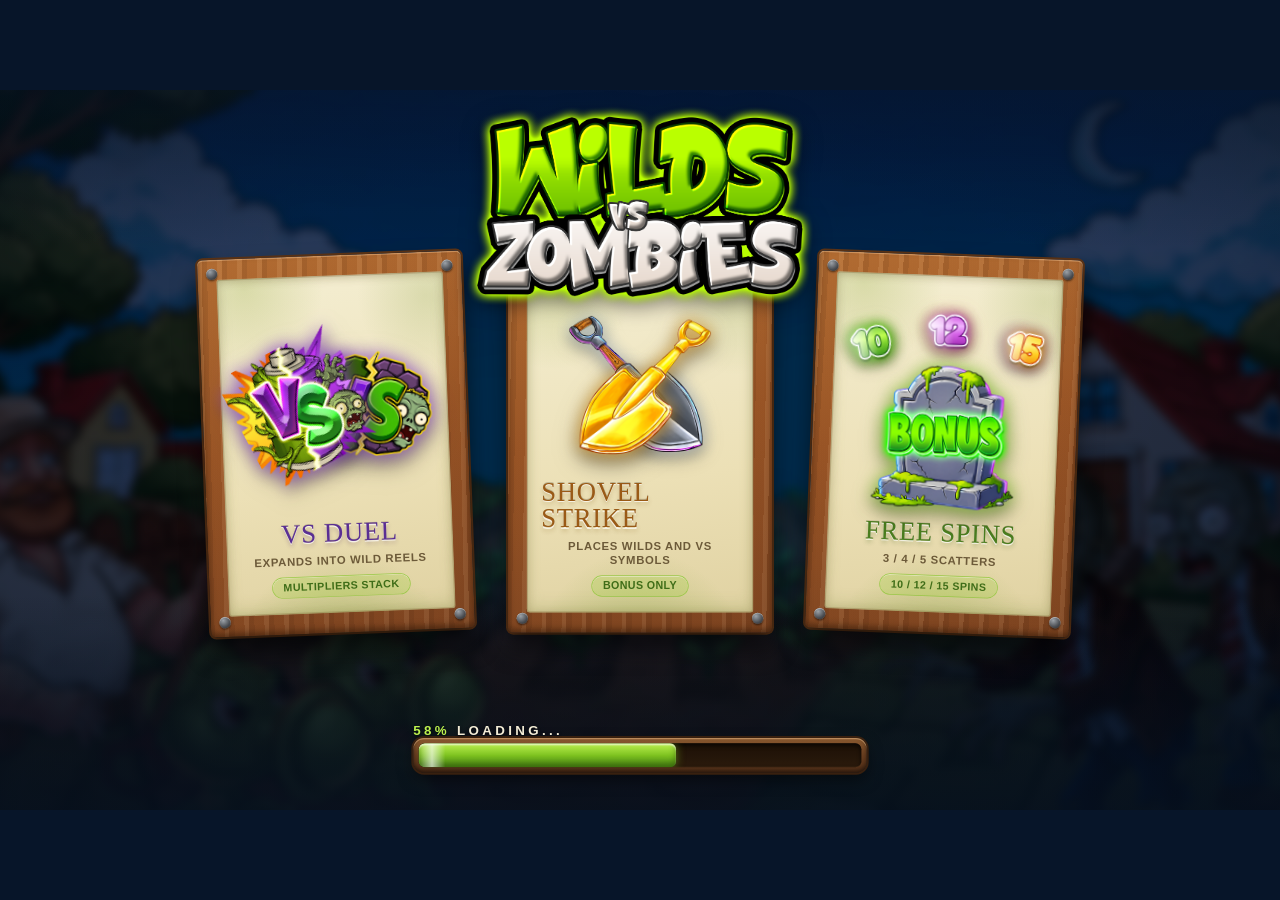
==== game/index.html @ d47b830e "preview: publish wilds-vs-zombies (417 files)" ====
<!doctype html>
<html lang="en">
  <head><script src="../preview-shim.js"></script>
    <meta charset="UTF-8" />
    <meta
      name="viewport"
      content="width=device-width, initial-scale=1.0, user-scalable=no"
    />
    <meta name="mobile-web-app-capable" content="yes" />
    <title>Wilds vs Zombies</title>
    <style>
      * {
        margin: 0;
        padding: 0;
        box-sizing: border-box;
      }
      html,
      body {
        width: 100%;
        height: 100%;
        overflow: hidden;
        background: #000;
        touch-action: manipulation;
      }
      #app {
        position: relative;
        width: 100%;
        height: 100%;
        touch-action: manipulation;
      }
      button,
      canvas {
        touch-action: manipulation;
      }
      #boot-error {
        display: none;
        position: fixed;
        z-index: 999999;
        inset: 12px;
        overflow: auto;
        padding: 14px;
        border: 1px solid #ff6b6b;
        background: rgba(20, 0, 0, 0.96);
        color: #fff;
        font: 14px/1.4 Consolas, monospace;
        white-space: pre-wrap;
      }
      #wvz-studio-loader {
        position: fixed;
        inset: 0;
        z-index: 999998;
        display: flex;
        align-items: center;
        justify-content: center;
        background: #000;
        opacity: 1;
        transition: opacity 260ms ease;
        pointer-events: all;
      }
      #wvz-studio-loader.done {
        opacity: 0;
        pointer-events: none;
      }
      #wvz-studio-logo {
        width: 100vw;
        height: 100vh;
        object-fit: contain;
      }
      #wvz-game-loader {
        position: fixed;
        inset: 0;
        z-index: 999990;
        overflow: hidden;
        background: #071529;
        color: #fff;
        font-family: Impact, "Arial Black", Arial, sans-serif;
        opacity: 1;
        transition: opacity 280ms ease;
        pointer-events: all;
      }
      #wvz-game-loader.done {
        opacity: 0;
        pointer-events: none;
      }
      #wvz-game-loader iframe {
        position: absolute;
        inset: 0;
        width: 100%;
        height: 100%;
        border: 0;
        background: #000;
        pointer-events: none;
      }
      #wvz-game-loader-stage {
        position: absolute;
        left: 50%;
        top: 50%;
        width: 1920px;
        height: 1080px;
        transform-origin: center center;
      }
      #wvz-game-loader .wvz-load-bg {
        position: absolute;
        inset: -3%;
        width: 106%;
        height: 106%;
        object-fit: cover;
        filter: blur(3px) saturate(1.08);
        transform: scale(1.02);
      }
      #wvz-game-loader .wvz-load-vignette {
        position: absolute;
        inset: 0;
        background:
          radial-gradient(90% 74% at 50% 42%, rgba(8, 25, 45, .08) 0%, rgba(5, 13, 26, .56) 76%, rgba(1, 5, 12, .88) 100%),
          linear-gradient(180deg, rgba(5, 15, 30, .44), rgba(5, 15, 30, .1) 24%, rgba(3, 9, 18, .74));
      }
      #wvz-game-loader .wvz-load-logo {
        position: absolute;
        top: min(3.1vw, 34px);
        left: 50%;
        width: min(42vw, 520px);
        transform: translateX(-50%);
        filter: drop-shadow(0 10px 18px rgba(0,0,0,.62));
        animation: wvzLoadLogo 5s ease-in-out infinite;
      }
      #wvz-game-loader .wvz-load-cards {
        position: absolute;
        left: 50%;
        top: 23%;
        display: flex;
        align-items: center;
        justify-content: center;
        gap: clamp(22px, 4.2vw, 60px);
        transform: translateX(-50%);
        width: min(88vw, 1240px);
      }
      #wvz-game-loader .wvz-load-card {
        position: relative;
        width: clamp(190px, 21vw, 330px);
        aspect-ratio: .7;
        border-radius: 9px;
        padding: clamp(17px, 1.6vw, 28px);
        background:
          repeating-linear-gradient(91deg, rgba(255,225,180,.09) 0 7px, rgba(60,30,10,.13) 7px 15px, rgba(120,70,30,.05) 15px 30px),
          linear-gradient(168deg, #b56e33 0%, #9a5526 46%, #7c4320 100%);
        box-shadow:
          0 20px 34px rgba(0,0,0,.55),
          0 0 0 3px #5d3416,
          inset 0 2px 0 rgba(255,210,160,.4),
          inset 0 -5px 9px rgba(40,20,5,.55);
      }
      #wvz-game-loader .wvz-load-card:nth-child(1) { transform: rotate(-2.2deg); }
      #wvz-game-loader .wvz-load-card:nth-child(2) { transform: translateY(-9px); }
      #wvz-game-loader .wvz-load-card:nth-child(3) { transform: rotate(2.2deg); }
      #wvz-game-loader .wvz-load-paper {
        position: relative;
        width: 100%;
        height: 100%;
        border-radius: 6px;
        display: flex;
        flex-direction: column;
        align-items: center;
        justify-content: flex-end;
        padding: 7% 7% 8%;
        overflow: hidden;
        background:
          radial-gradient(90% 70% at 50% 120%, rgba(110,150,40,.38), transparent 55%),
          radial-gradient(70% 50% at 12% 3%, rgba(140,165,55,.22), transparent 50%),
          linear-gradient(172deg, #f4eed2 0%, #ece0b6 60%, #e0d2a2 100%);
        box-shadow: inset 0 0 0 2px rgba(120,90,40,.28), inset 0 3px 14px rgba(90,70,30,.3), inset 0 -10px 22px rgba(120,140,60,.2);
      }
      #wvz-game-loader .wvz-load-art {
        flex: 1;
        width: 100%;
        min-height: 0;
        display: flex;
        align-items: center;
        justify-content: center;
        position: relative;
      }
      #wvz-game-loader .wvz-load-art img {
        max-width: 86%;
        max-height: 86%;
        object-fit: contain;
        filter: drop-shadow(0 10px 14px rgba(0,0,0,.45));
      }
      #wvz-game-loader .wvz-load-vs-one {
        position: absolute;
        width: 58%;
        transform: translateX(-20%) rotate(-18deg);
        animation: wvzLoadBob 4s ease-in-out infinite;
      }
      #wvz-game-loader .wvz-load-vs-two {
        position: absolute;
        width: 60%;
        transform: translateX(24%) rotate(6deg);
        animation: wvzLoadBob 4.4s ease-in-out infinite .4s;
      }
      #wvz-game-loader .wvz-load-shovel-a {
        position: absolute;
        width: 46%;
        transform: translateX(-18%) rotate(-12deg);
        animation: wvzLoadSwayA 3.8s ease-in-out infinite;
      }
      #wvz-game-loader .wvz-load-shovel-b {
        position: absolute;
        width: 48%;
        transform: translateX(18%) rotate(13deg);
        animation: wvzLoadSwayB 4.2s ease-in-out infinite;
      }
      #wvz-game-loader .wvz-load-card-title {
        margin-top: 4%;
        font-size: clamp(20px, 2.15vw, 39px);
        line-height: .95;
        letter-spacing: .6px;
        color: #7c4320;
        text-align: center;
        text-shadow: 0 2px 0 rgba(255,255,255,.65), 0 5px 8px rgba(60,25,5,.22);
      }
      #wvz-game-loader .wvz-load-card-sub {
        margin-top: .55em;
        font-family: "Arial Black", Arial, sans-serif;
        font-size: clamp(9px, .92vw, 16px);
        line-height: 1.2;
        letter-spacing: .7px;
        color: #6c5a39;
        text-align: center;
      }
      #wvz-game-loader .wvz-load-pill {
        margin-top: .75em;
        border-radius: 999px;
        padding: .36em .88em;
        background: rgba(142,209,30,.22);
        border: 1.5px solid rgba(123,193,31,.62);
        color: #3f6d18;
        font-family: "Arial Black", Arial, sans-serif;
        font-size: clamp(8px, .86vw, 15px);
        letter-spacing: .5px;
      }
      #wvz-game-loader .wvz-scatter-row {
        width: 90%;
        display: grid;
        grid-template-columns: repeat(3, 1fr);
        gap: 5%;
        align-items: center;
        justify-items: center;
      }
      #wvz-game-loader .wvz-scatter-row span {
        display: grid;
        place-items: center;
        width: 1.9em;
        height: 1.9em;
        border-radius: 50%;
        background: radial-gradient(circle at 35% 30%, #f7d984, #c68c31 72%);
        color: #6d4212;
        font-size: clamp(13px, 1.1vw, 18px);
        box-shadow: inset 0 1px 0 rgba(255,255,255,.7), 0 2px 4px rgba(0,0,0,.24);
      }
      #wvz-game-loader .wvz-spin-row {
        width: 90%;
        display: grid;
        grid-template-columns: repeat(3, 1fr);
        justify-items: center;
        margin-top: .5em;
      }
      #wvz-game-loader .wvz-spin-row strong {
        font-size: clamp(18px, 2vw, 34px);
        line-height: 1;
        text-shadow: 0 2px 0 #fff, 0 0 9px rgba(255,255,255,.65);
      }
      #wvz-game-loader .wvz-spin-row strong:nth-child(1) { color: #4fbf32; }
      #wvz-game-loader .wvz-spin-row strong:nth-child(2) { color: #b957ff; }
      #wvz-game-loader .wvz-spin-row strong:nth-child(3) { color: #ff9d2d; }
      #wvz-game-loader .wvz-load-progress {
        position: absolute;
        left: 50%;
        bottom: clamp(28px, 5.4vh, 64px);
        width: min(48vw, 620px);
        height: clamp(18px, 2.3vh, 28px);
        transform: translateX(-50%);
        border: 3px solid #fff;
        border-radius: 999px;
        background: rgba(0,0,0,.5);
        overflow: hidden;
        box-shadow: 0 5px 14px rgba(0,0,0,.45);
      }
      #wvz-game-loader .wvz-load-fill {
        width: 4%;
        height: 100%;
        border-radius: inherit;
        background: linear-gradient(90deg, #8ee833, #ffe461, #8ee833);
        transition: width 160ms ease;
      }
      #wvz-game-loader .wvz-load-text {
        position: absolute;
        left: 50%;
        bottom: calc(clamp(28px, 5.4vh, 64px) + clamp(27px, 3.8vh, 44px));
        transform: translateX(-50%);
        font-family: "Arial Black", Arial, sans-serif;
        font-size: clamp(13px, 1.25vw, 20px);
        letter-spacing: 1.4px;
        text-shadow: 0 2px 0 #000, 0 0 12px rgba(0,0,0,.8);
      }
      @keyframes wvzLoadLogo {
        0%, 100% { transform: translateX(-50%) scale(1) rotate(0deg); }
        50% { transform: translateX(-50%) scale(1.035) rotate(-.7deg); }
      }
      @keyframes wvzLoadBob {
        0%, 100% { margin-top: 0; }
        50% { margin-top: -9px; }
      }
      @keyframes wvzLoadSwayA {
        0%, 100% { transform: translateX(-18%) rotate(-12deg); }
        50% { transform: translateX(-18%) rotate(-17deg); }
      }
      @keyframes wvzLoadSwayB {
        0%, 100% { transform: translateX(18%) rotate(13deg); }
        50% { transform: translateX(18%) rotate(8deg); }
      }
      @media (max-width: 760px) {
        #wvz-game-loader .wvz-load-logo {
          width: 72vw;
          top: 16px;
        }
        #wvz-game-loader .wvz-load-cards {
          top: 19%;
          gap: 10px;
          width: 97vw;
        }
        #wvz-game-loader .wvz-load-card {
          width: 31vw;
          padding: 9px;
        }
        #wvz-game-loader .wvz-load-progress {
          width: 72vw;
        }
      }
    </style>
    <script>
      (function () {
        function showBootError(message) {
          var panel = document.getElementById("boot-error");
          if (!panel) return;
          panel.style.display = "block";
          panel.textContent += message + "\n\n";
        }

        window.addEventListener("error", function (event) {
          showBootError(
            "ERROR: " +
              (event.message || "Unknown error") +
              "\n" +
              (event.filename || "") +
              ":" +
              (event.lineno || 0) +
              ":" +
              (event.colno || 0)
          );
        });

        window.addEventListener("unhandledrejection", function (event) {
          var reason = event.reason;
          showBootError(
            "PROMISE: " +
              (reason && (reason.stack || reason.message)
                ? reason.stack || reason.message
                : String(reason))
          );
        });
      })();
    </script>
    <script type="module" crossorigin src="./assets/index-WVZFight54.js"></script>
    <link rel="modulepreload" crossorigin href="./assets/rolldown-runtime-S-ySWqyJ.js">
    <link rel="modulepreload" crossorigin href="./assets/Geometry-BePbx_us.js">
    <link rel="stylesheet" crossorigin href="./assets/index-CeK7GsIl.css?v=cleanup2">
  </head>
  <body>
    <div id="wvz-studio-loader" aria-hidden="true">
      <img id="wvz-studio-logo" alt="" src="./assets/ui/studio_loading/exact_frames_v2/studio_logo_frame_000.png">
    </div>
    <div id="wvz-game-loader" aria-hidden="true">
      <div id="wvz-game-loader-stage"></div>
    </div>
    <template id="wvz-game-loader-template">
<style>
@keyframes wvz-loadfill { 0%{width:4%} 100%{width:100%} }
@keyframes wvz-shimmer { 0%{transform:translateX(-160%) skewX(-18deg)} 100%{transform:translateX(620%) skewX(-18deg)} }
@keyframes wvz-bob { 0%,100%{transform:translateY(0)} 50%{transform:translateY(-9px)} }
@keyframes wvz-goldsway { 0%,100%{transform:rotate(-6deg)} 50%{transform:rotate(-11deg)} }
@keyframes wvz-silversway { 0%,100%{transform:rotate(-6deg)} 50%{transform:rotate(-1deg)} }
@keyframes wvz-spx { from{background-position-x:0} to{background-position-x:-840px} }
@keyframes wvz-spy { from{background-position-y:0} to{background-position-y:-756px} }
@keyframes wvz-dots { 0%{opacity:.2} 50%{opacity:1} 100%{opacity:.2} }
@keyframes wvz-blink { 0%,100%{opacity:1} 50%{opacity:.12} }
@keyframes wvz-logo { 0%,100%{transform:translateX(-50%) scale(1) rotate(0deg)} 50%{transform:translateX(-50%) scale(1.035) rotate(-.7deg)} }
@keyframes wvz-presspop { 0%{opacity:0;transform:translateY(14px) scale(.92)} 100%{opacity:1;transform:translateY(0) scale(1)} }
@keyframes wvz-shine { 0%{transform:translateX(-130%) skewX(-12deg)} 55%{transform:translateX(130%) skewX(-12deg)} 100%{transform:translateX(130%) skewX(-12deg)} }
</style>
<div data-screen-label="Loading Screen"  style="position:relative;width:1920px;height:1080px;overflow:hidden;background:#0d2238;font-family:'Oswald',sans-serif;cursor:pointer;">

  <img src="./assets/ui/loading_exact/assets/bg.png" alt="" style="position:absolute;top:-24px;left:-24px;right:-24px;bottom:-24px;width:calc(100% + 48px);height:calc(100% + 48px);object-fit:cover;filter:blur(7px) brightness(0.5) saturate(1.18);transform:scale(1.04);">
  <div style="position:absolute;inset:0;background:radial-gradient(120% 90% at 50% 38%, rgba(10,30,55,0) 30%, rgba(6,18,34,.55) 78%, rgba(4,12,24,.82) 100%);"></div>
  <div style="position:absolute;inset:0;background:linear-gradient(180deg, rgba(8,22,40,.45) 0%, rgba(8,22,40,0) 22%, rgba(8,22,40,0) 70%, rgba(6,16,30,.7) 100%);"></div>

  <!-- LOGO -->
  <img src="./assets/ui/loading_exact/assets/logo.png" alt="Wilds vs Zombies" style="position:absolute;top:24px;left:50%;transform:translateX(-50%);width:520px;height:auto;filter:drop-shadow(0 8px 16px rgba(0,0,0,.55));z-index:5;animation:wvz-logo 5s ease-in-out infinite;transform-origin:center top;">

  <!-- CARDS -->
  <div style="position:absolute;top:248px;left:50%;transform:translateX(-50%);display:flex;gap:60px;align-items:center;z-index:4;">

    <!-- CARD 1 : VS DUEL -->
    <div style="position:relative;width:396px;height:566px;transform:rotate(-2.2deg);">
      <div style="position:absolute;inset:0;border-radius:8px;background:repeating-linear-gradient(91deg,rgba(255,225,180,.09) 0 7px,rgba(60,30,10,.13) 7px 15px,rgba(120,70,30,.05) 15px 30px),linear-gradient(168deg,#b56e33 0%,#9a5526 46%,#7c4320 100%);box-shadow:0 22px 36px rgba(0,0,0,.55),0 0 0 3px #5d3416,inset 0 2px 0 rgba(255,210,160,.4),inset 0 -5px 9px rgba(40,20,5,.55);"></div>
      <div style="position:absolute;inset:30px 28px;border-radius:5px;background:radial-gradient(90% 70% at 50% 120%,rgba(110,150,40,.42),transparent 55%),radial-gradient(70% 50% at 12% 3%,rgba(140,165,55,.26),transparent 50%),radial-gradient(60% 45% at 92% 7%,rgba(120,150,50,.2),transparent 50%),linear-gradient(172deg,#f4eed2 0%,#ece0b6 60%,#e0d2a2 100%);box-shadow:inset 0 0 0 2px rgba(120,90,40,.28),inset 0 3px 14px rgba(90,70,30,.3),inset 0 -10px 22px rgba(120,140,60,.2);"></div>
      <div style="position:absolute;inset:30px 28px;display:flex;flex-direction:column;align-items:center;justify-content:flex-end;padding:26px 22px 24px;">
        <div style="flex:1;display:flex;align-items:center;justify-content:center;width:100%;position:relative;">
          <div style="position:absolute;left:50%;top:50%;transform:translate(-50%,-50%) translateX(-52px) rotate(-26deg);z-index:2;">
            <img src="./assets/ui/loading_exact/assets/vs_alt.png" alt="VS" style="display:block;width:188px;height:auto;animation:wvz-bob 4s ease-in-out infinite;filter:drop-shadow(0 0 13px rgba(168,92,235,.85)) drop-shadow(0 10px 13px rgba(0,0,0,.5));">
          </div>
          <div style="position:absolute;left:50%;top:50%;transform:translate(-50%,-50%) translateX(52px) rotate(6deg);z-index:1;">
            <img src="./assets/ui/loading_exact/assets/vs.png" alt="VS" style="display:block;width:196px;height:auto;animation:wvz-bob 4.5s ease-in-out infinite;animation-delay:.5s;filter:drop-shadow(0 0 13px rgba(168,92,235,.8)) drop-shadow(0 12px 15px rgba(0,0,0,.5));">
          </div>
        </div>
        <div style="font-family:'Luckiest Guy',cursive;font-size:40px;line-height:1;letter-spacing:1px;color:#5a2e93;text-shadow:0 2px 0 rgba(255,255,255,.7),0 -1px 0 rgba(0,0,0,.18),0 5px 7px rgba(60,20,90,.28);margin-bottom:11px;">VS DUEL</div>
        <div style="font-family:'Oswald',sans-serif;font-weight:600;font-size:17px;letter-spacing:1px;color:#6c5a39;text-transform:uppercase;text-align:center;line-height:1.25;margin-bottom:12px;">Expands into wild reels</div>
        <div style="font-family:'Oswald',sans-serif;font-weight:700;font-size:16px;letter-spacing:.6px;text-transform:uppercase;color:#3f6d18;background:rgba(142,209,30,.2);border:1.5px solid rgba(123,193,31,.6);border-radius:999px;padding:6px 16px;box-shadow:inset 0 1px 0 rgba(255,255,255,.5);">Multipliers stack</div>
      </div>
      <div style="position:absolute;top:13px;left:13px;width:17px;height:17px;border-radius:50%;background:radial-gradient(circle at 35% 30%,#9ca2a8,#4a4d52 60%,#26282b);box-shadow:0 2px 3px rgba(0,0,0,.5),inset 0 1px 1px rgba(255,255,255,.55);"></div>
      <div style="position:absolute;top:13px;right:13px;width:17px;height:17px;border-radius:50%;background:radial-gradient(circle at 35% 30%,#9ca2a8,#4a4d52 60%,#26282b);box-shadow:0 2px 3px rgba(0,0,0,.5),inset 0 1px 1px rgba(255,255,255,.55);"></div>
      <div style="position:absolute;bottom:13px;left:13px;width:17px;height:17px;border-radius:50%;background:radial-gradient(circle at 35% 30%,#9ca2a8,#4a4d52 60%,#26282b);box-shadow:0 2px 3px rgba(0,0,0,.5),inset 0 1px 1px rgba(255,255,255,.55);"></div>
      <div style="position:absolute;bottom:13px;right:13px;width:17px;height:17px;border-radius:50%;background:radial-gradient(circle at 35% 30%,#9ca2a8,#4a4d52 60%,#26282b);box-shadow:0 2px 3px rgba(0,0,0,.5),inset 0 1px 1px rgba(255,255,255,.55);"></div>
    </div>

    <!-- CARD 2 : SHOVEL RUSH -->
    <div style="position:relative;width:396px;height:566px;transform:rotate(0deg);">
      <div style="position:absolute;inset:0;border-radius:8px;background:repeating-linear-gradient(91deg,rgba(255,225,180,.09) 0 7px,rgba(60,30,10,.13) 7px 15px,rgba(120,70,30,.05) 15px 30px),linear-gradient(168deg,#b56e33 0%,#9a5526 46%,#7c4320 100%);box-shadow:0 22px 36px rgba(0,0,0,.55),0 0 0 3px #5d3416,inset 0 2px 0 rgba(255,210,160,.4),inset 0 -5px 9px rgba(40,20,5,.55);"></div>
      <div style="position:absolute;inset:30px 28px;border-radius:5px;background:radial-gradient(90% 70% at 50% 120%,rgba(110,150,40,.42),transparent 55%),radial-gradient(70% 50% at 12% 3%,rgba(140,165,55,.26),transparent 50%),radial-gradient(60% 45% at 92% 7%,rgba(120,150,50,.2),transparent 50%),linear-gradient(172deg,#f4eed2 0%,#ece0b6 60%,#e0d2a2 100%);box-shadow:inset 0 0 0 2px rgba(120,90,40,.28),inset 0 3px 14px rgba(90,70,30,.3),inset 0 -10px 22px rgba(120,140,60,.2);"></div>
      <div style="position:absolute;inset:30px 28px;display:flex;flex-direction:column;align-items:center;justify-content:flex-end;padding:26px 22px 24px;">
        <div style="flex:1;display:flex;align-items:center;justify-content:center;width:100%;position:relative;">
          <div style="position:absolute;left:50%;top:50%;transform:translate(-50%,-50%) translateX(-6px) translateY(-2px) scaleX(-1);z-index:1;">
            <img src="./assets/ui/loading_exact/assets/silver_shovel.png" alt="" style="display:block;width:200px;height:auto;transform-origin:center;animation:wvz-silversway 4.6s ease-in-out infinite;filter:drop-shadow(0 0 11px rgba(205,222,235,.72)) drop-shadow(0 8px 10px rgba(0,0,0,.4));">
          </div>
          <div style="position:absolute;left:50%;top:50%;transform:translate(-50%,-50%) translateX(6px) translateY(2px);z-index:2;">
            <img src="./assets/ui/loading_exact/assets/gold_shovel.png" alt="Gold Shovel" style="display:block;width:204px;height:auto;transform-origin:center;animation:wvz-goldsway 5s ease-in-out infinite;filter:drop-shadow(0 0 12px rgba(245,180,60,.85)) drop-shadow(0 11px 13px rgba(0,0,0,.5));">
          </div>
        </div>
        <div style="font-family:'Luckiest Guy',cursive;font-size:40px;line-height:1;letter-spacing:1px;color:#9a5a16;text-shadow:0 2px 0 rgba(255,255,255,.7),0 -1px 0 rgba(0,0,0,.18),0 5px 7px rgba(120,80,0,.3);margin-bottom:11px;">SHOVEL STRIKE</div>
        <div style="font-family:'Oswald',sans-serif;font-weight:600;font-size:17px;letter-spacing:1px;color:#6c5a39;text-transform:uppercase;text-align:center;line-height:1.25;margin-bottom:12px;">Places wilds and VS symbols</div>
        <div style="font-family:'Oswald',sans-serif;font-weight:700;font-size:16px;letter-spacing:.6px;text-transform:uppercase;color:#3f6d18;background:rgba(142,209,30,.2);border:1.5px solid rgba(123,193,31,.6);border-radius:999px;padding:6px 16px;box-shadow:inset 0 1px 0 rgba(255,255,255,.5);">Bonus only</div>
      </div>
      <div style="position:absolute;top:13px;left:13px;width:17px;height:17px;border-radius:50%;background:radial-gradient(circle at 35% 30%,#9ca2a8,#4a4d52 60%,#26282b);box-shadow:0 2px 3px rgba(0,0,0,.5),inset 0 1px 1px rgba(255,255,255,.55);"></div>
      <div style="position:absolute;top:13px;right:13px;width:17px;height:17px;border-radius:50%;background:radial-gradient(circle at 35% 30%,#9ca2a8,#4a4d52 60%,#26282b);box-shadow:0 2px 3px rgba(0,0,0,.5),inset 0 1px 1px rgba(255,255,255,.55);"></div>
      <div style="position:absolute;bottom:13px;left:13px;width:17px;height:17px;border-radius:50%;background:radial-gradient(circle at 35% 30%,#9ca2a8,#4a4d52 60%,#26282b);box-shadow:0 2px 3px rgba(0,0,0,.5),inset 0 1px 1px rgba(255,255,255,.55);"></div>
      <div style="position:absolute;bottom:13px;right:13px;width:17px;height:17px;border-radius:50%;background:radial-gradient(circle at 35% 30%,#9ca2a8,#4a4d52 60%,#26282b);box-shadow:0 2px 3px rgba(0,0,0,.5),inset 0 1px 1px rgba(255,255,255,.55);"></div>
    </div>

    <!-- CARD 3 : FREE SPINS -->
    <div style="position:relative;width:396px;height:566px;transform:rotate(2.2deg);">
      <div style="position:absolute;inset:0;border-radius:8px;background:repeating-linear-gradient(91deg,rgba(255,225,180,.09) 0 7px,rgba(60,30,10,.13) 7px 15px,rgba(120,70,30,.05) 15px 30px),linear-gradient(168deg,#b56e33 0%,#9a5526 46%,#7c4320 100%);box-shadow:0 22px 36px rgba(0,0,0,.55),0 0 0 3px #5d3416,inset 0 2px 0 rgba(255,210,160,.4),inset 0 -5px 9px rgba(40,20,5,.55);"></div>
      <div style="position:absolute;inset:30px 28px;border-radius:5px;background:radial-gradient(90% 70% at 50% 120%,rgba(110,150,40,.42),transparent 55%),radial-gradient(70% 50% at 12% 3%,rgba(140,165,55,.26),transparent 50%),radial-gradient(60% 45% at 92% 7%,rgba(120,150,50,.2),transparent 50%),linear-gradient(172deg,#f4eed2 0%,#ece0b6 60%,#e0d2a2 100%);box-shadow:inset 0 0 0 2px rgba(120,90,40,.28),inset 0 3px 14px rgba(90,70,30,.3),inset 0 -10px 22px rgba(120,140,60,.2);"></div>
      <div style="position:absolute;inset:30px 28px;display:flex;flex-direction:column;align-items:center;justify-content:flex-end;padding:26px 22px 24px;">
        <div style="flex:1;display:flex;flex-direction:column;align-items:center;justify-content:center;width:100%;gap:8px;">
          <div style="display:flex;align-items:flex-start;justify-content:center;margin-top:10px;">
            <div style="transform:rotate(-12deg);margin-top:18px;margin-right:-50px;z-index:1;">
              <div style="position:relative;width:164px;height:148px;overflow:hidden;animation:wvz-bob 4s ease-in-out infinite;filter:drop-shadow(0 0 7px rgba(148,222,52,.55)) drop-shadow(0 5px 7px rgba(0,0,0,.4));">
                <div style="position:absolute;inset:0;background-image:url(./assets/ui/loading_exact/assets/sheet10.png);background-repeat:no-repeat;background-size:984px 889px;background-position:-328px -296px;"></div>
                <div style="position:absolute;inset:0;background-image:url(./assets/ui/loading_exact/assets/sheet10.png);background-repeat:no-repeat;background-size:984px 889px;background-position:-328px -296px;-webkit-mask-image:url(./assets/ui/loading_exact/assets/sheet10.png);mask-image:url(./assets/ui/loading_exact/assets/sheet10.png);-webkit-mask-size:984px 889px;mask-size:984px 889px;-webkit-mask-position:-328px -296px;mask-position:-328px -296px;-webkit-mask-repeat:no-repeat;mask-repeat:no-repeat;">
                  <div style="position:absolute;top:-20%;left:0;width:55%;height:140%;background:linear-gradient(90deg,transparent,rgba(255,255,255,.92),transparent);animation:wvz-shine 2.8s ease-in-out infinite;"></div>
                </div>
              </div>
            </div>
            <div style="margin-top:-4px;z-index:3;">
              <div style="position:relative;width:164px;height:148px;overflow:hidden;animation:wvz-bob 4.4s ease-in-out infinite;animation-delay:.2s;filter:drop-shadow(0 0 7px rgba(245,180,60,.55)) drop-shadow(0 5px 7px rgba(0,0,0,.4));">
                <div style="position:absolute;inset:0;background-image:url(./assets/ui/loading_exact/assets/sheet12.png);background-repeat:no-repeat;background-size:984px 889px;background-position:-328px -296px;"></div>
                <div style="position:absolute;inset:0;background-image:url(./assets/ui/loading_exact/assets/sheet12.png);background-repeat:no-repeat;background-size:984px 889px;background-position:-328px -296px;-webkit-mask-image:url(./assets/ui/loading_exact/assets/sheet12.png);mask-image:url(./assets/ui/loading_exact/assets/sheet12.png);-webkit-mask-size:984px 889px;mask-size:984px 889px;-webkit-mask-position:-328px -296px;mask-position:-328px -296px;-webkit-mask-repeat:no-repeat;mask-repeat:no-repeat;">
                  <div style="position:absolute;top:-20%;left:0;width:55%;height:140%;background:linear-gradient(90deg,transparent,rgba(255,255,255,.92),transparent);animation:wvz-shine 2.8s ease-in-out .55s infinite;"></div>
                </div>
              </div>
            </div>
            <div style="transform:rotate(12deg);margin-top:18px;margin-left:-50px;z-index:1;">
              <div style="position:relative;width:164px;height:148px;overflow:hidden;animation:wvz-bob 4s ease-in-out infinite;animation-delay:.4s;filter:drop-shadow(0 0 7px rgba(168,92,235,.55)) drop-shadow(0 5px 7px rgba(0,0,0,.4));">
                <div style="position:absolute;inset:0;background-image:url(./assets/ui/loading_exact/assets/sheet15.png);background-repeat:no-repeat;background-size:984px 889px;background-position:-328px -296px;"></div>
                <div style="position:absolute;inset:0;background-image:url(./assets/ui/loading_exact/assets/sheet15.png);background-repeat:no-repeat;background-size:984px 889px;background-position:-328px -296px;-webkit-mask-image:url(./assets/ui/loading_exact/assets/sheet15.png);mask-image:url(./assets/ui/loading_exact/assets/sheet15.png);-webkit-mask-size:984px 889px;mask-size:984px 889px;-webkit-mask-position:-328px -296px;mask-position:-328px -296px;-webkit-mask-repeat:no-repeat;mask-repeat:no-repeat;">
                  <div style="position:absolute;top:-20%;left:0;width:55%;height:140%;background:linear-gradient(90deg,transparent,rgba(255,255,255,.92),transparent);animation:wvz-shine 2.8s ease-in-out 1.1s infinite;"></div>
                </div>
              </div>
            </div>
          </div>
          <img src="./assets/ui/loading_exact/assets/grave.png" alt="Bonus Scatter" style="width:214px;height:auto;margin-top:-56px;margin-bottom:16px;animation:wvz-bob 4.4s ease-in-out infinite;filter:drop-shadow(0 0 13px rgba(148,222,52,.8)) drop-shadow(0 10px 12px rgba(0,0,0,.45));">
        </div>
        <div style="font-family:'Luckiest Guy',cursive;font-size:40px;line-height:1;letter-spacing:1px;color:#4a7d1e;text-shadow:0 2px 0 rgba(255,255,255,.7),0 -1px 0 rgba(0,0,0,.18),0 5px 7px rgba(40,80,10,.3);margin-bottom:11px;">FREE SPINS</div>
        <div style="font-family:'Oswald',sans-serif;font-weight:600;font-size:17px;letter-spacing:1px;color:#6c5a39;text-transform:uppercase;text-align:center;line-height:1.25;margin-bottom:12px;">3 / 4 / 5 Scatters</div>
        <div style="font-family:'Oswald',sans-serif;font-weight:700;font-size:16px;letter-spacing:.6px;text-transform:uppercase;color:#3f6d18;background:rgba(142,209,30,.2);border:1.5px solid rgba(123,193,31,.6);border-radius:999px;padding:6px 16px;box-shadow:inset 0 1px 0 rgba(255,255,255,.5);">10 / 12 / 15 Spins</div>
      </div>
      <div style="position:absolute;top:13px;left:13px;width:17px;height:17px;border-radius:50%;background:radial-gradient(circle at 35% 30%,#9ca2a8,#4a4d52 60%,#26282b);box-shadow:0 2px 3px rgba(0,0,0,.5),inset 0 1px 1px rgba(255,255,255,.55);"></div>
      <div style="position:absolute;top:13px;right:13px;width:17px;height:17px;border-radius:50%;background:radial-gradient(circle at 35% 30%,#9ca2a8,#4a4d52 60%,#26282b);box-shadow:0 2px 3px rgba(0,0,0,.5),inset 0 1px 1px rgba(255,255,255,.55);"></div>
      <div style="position:absolute;bottom:13px;left:13px;width:17px;height:17px;border-radius:50%;background:radial-gradient(circle at 35% 30%,#9ca2a8,#4a4d52 60%,#26282b);box-shadow:0 2px 3px rgba(0,0,0,.5),inset 0 1px 1px rgba(255,255,255,.55);"></div>
      <div style="position:absolute;bottom:13px;right:13px;width:17px;height:17px;border-radius:50%;background:radial-gradient(circle at 35% 30%,#9ca2a8,#4a4d52 60%,#26282b);box-shadow:0 2px 3px rgba(0,0,0,.5),inset 0 1px 1px rgba(255,255,255,.55);"></div>
    </div>

  </div>

  <!-- BOTTOM : LOADING BAR  ->  PRESS TO CONTINUE -->
  <div style="position:absolute;bottom:56px;left:50%;transform:translateX(-50%);display:flex;flex-direction:column;align-items:center;gap:14px;z-index:6;height:96px;justify-content:flex-end;">
    <div id="wvz-exact-loading-state">
      <div style="font-family:'Oswald',sans-serif;font-weight:700;font-size:20px;letter-spacing:5px;color:#f3ecd6;text-transform:uppercase;text-shadow:0 2px 4px rgba(0,0,0,.6);"><span style="color:#bdf24f;"><span id="wvz-exact-percent">0</span>%</span> Loading<span style="animation:wvz-dots 1.4s infinite;">.</span><span style="animation:wvz-dots 1.4s .2s infinite;">.</span><span style="animation:wvz-dots 1.4s .4s infinite;">.</span></div>
      <div style="width:680px;height:52px;border-radius:16px;padding:8px;background:linear-gradient(180deg,#8a5a30 0%,#6a3f20 48%,#4d2c16 100%);box-shadow:0 0 0 3px #38200f,0 10px 22px rgba(0,0,0,.5),inset 0 2px 0 rgba(255,205,150,.45),inset 0 -3px 6px rgba(0,0,0,.5);">
        <div style="position:relative;width:100%;height:100%;border-radius:9px;background:linear-gradient(180deg,#1c1006,#2a1a0c);box-shadow:inset 0 3px 7px rgba(0,0,0,.7),inset 0 -1px 0 rgba(120,80,40,.4);overflow:hidden;">
          <div id="wvz-exact-fill" style="position:absolute;top:0;left:0;height:100%;width:0%;min-width:14px;border-radius:9px;overflow:hidden;background:linear-gradient(180deg,#bdf24f 0%,#7cc11f 52%,#4f8e19 100%);box-shadow:inset 0 3px 2px rgba(255,255,255,.6),inset 0 -7px 9px rgba(35,70,0,.5),0 0 14px rgba(142,209,30,.5);transition:width .08s linear">
            <div style="position:absolute;top:0;left:0;width:40px;height:100%;background:linear-gradient(90deg,rgba(255,255,255,0),rgba(255,255,255,.65),rgba(255,255,255,0));animation:wvz-shimmer 2.1s ease-in-out infinite;"></div>
          </div>
        </div>
      </div>
    </div>
    <div id="wvz-exact-ready-state" style="display:none;">
      <div style="font-family:'Luckiest Guy',cursive;font-size:34px;letter-spacing:3px;color:#f6efcf;text-transform:uppercase;text-shadow:0 0 16px rgba(142,209,30,.7),0 3px 6px rgba(0,0,0,.7);animation:wvz-blink 1.1s ease-in-out infinite,wvz-presspop .4s ease-out;padding-bottom:14px;">Press Anywhere To Continue</div>
    </div>
  </div>

</div>
    </template>
    <script>
      (function () {
        var loader = document.getElementById("wvz-studio-loader");
        var logo = document.getElementById("wvz-studio-logo");
        if (!loader || !logo) return;

        var frames = 99;
        var fps = 30;
        var holdMs = 0;
        var start = performance.now();
        var frameUrls = [];
        for (var i = 0; i < frames; i++) {
          frameUrls.push(
            "./assets/ui/studio_loading/exact_frames_v2/studio_logo_frame_" +
              String(i).padStart(3, "0") +
              ".png"
          );
        }
        frameUrls.forEach(function (url) {
          var img = new Image();
          img.src = url;
        });

        function setFrame(frame) {
          logo.src = frameUrls[frame];
        }

        function finish() {
          loader.classList.add("done");
          window.__wvzStudioLoaderDone = true;
          window.dispatchEvent(new Event("wvz-studio-loader-done"));
          setTimeout(function () {
            if (loader && loader.parentNode) loader.parentNode.removeChild(loader);
          }, 300);
        }

        function tick(now) {
          var elapsed = now - start;
          var frame = Math.min(frames - 1, Math.floor(elapsed / 1000 * fps));
          setFrame(frame);
          if (frame >= frames - 1 && elapsed > frames / fps * 1000 + holdMs) {
            finish();
            return;
          }
          requestAnimationFrame(tick);
        }

        setFrame(0);
        requestAnimationFrame(tick);
        setTimeout(finish, 6500);
        window.__wvzSkipStudioLoader = finish;
      })();
    </script>
    <script>
      (function () {
        var loader = document.getElementById("wvz-game-loader");
        var stage = document.getElementById("wvz-game-loader-stage");
        if (!loader) return;

        var done = false;
        var ready = false;
        var started = false;
        var loadedFragment = false;
        var studioDone = !!window.__wvzStudioLoaderDone;

        function scaleStage() {
          if (!stage) return;
          var w = window.innerWidth || document.documentElement.clientWidth || loader.clientWidth || 1920;
          var h = window.innerHeight || document.documentElement.clientHeight || loader.clientHeight || 1080;
          if (w < 100 || h < 100) {
            setTimeout(scaleStage, 100);
            return;
          }
          var scale = Math.min(w / 1920, h / 1080);
          stage.style.transform = "translate(-50%, -50%) scale(" + scale + ")";
        }

        function setReady() {
          ready = true;
          var loadingState = document.getElementById("wvz-exact-loading-state");
          var readyState = document.getElementById("wvz-exact-ready-state");
          if (loadingState) loadingState.style.display = "none";
          if (readyState) readyState.style.display = "";
        }

        function startExactLoader() {
          if (started || !loadedFragment || !studioDone) return;
          started = true;
          var fill = document.getElementById("wvz-exact-fill");
          var pct = document.getElementById("wvz-exact-percent");
          var duration = 4000;
          var start = performance.now();
          function tick(now) {
            if (done || ready) return;
            var progress = Math.min(100, ((now - start) / duration) * 100);
            if (fill) fill.style.width = progress + "%";
            if (pct) pct.textContent = String(Math.round(progress));
            if (progress >= 100) {
              setTimeout(setReady, 350);
              return;
            }
            requestAnimationFrame(tick);
          }
          requestAnimationFrame(tick);
        }

        window.addEventListener("wvz-studio-loader-done", function () {
          studioDone = true;
          startExactLoader();
        });

        function finish() {
          if (done) return;
          if (!studioDone || !ready) return;
          done = true;
          loader.classList.add("done");
          setTimeout(function () {
            if (loader && loader.parentNode) loader.parentNode.removeChild(loader);
          }, 320);
        }

        if (stage) {
          var template = document.getElementById("wvz-game-loader-template");
          if (template) {
            stage.innerHTML = template.innerHTML;
          } else {
            stage.innerHTML = '<div style="position:absolute;inset:0;display:grid;place-items:center;background:#000;color:#fff;font:700 34px Arial">Loading</div>';
          }
          loadedFragment = true;
          scaleStage();
          startExactLoader();
        }

        scaleStage();
        var resizeTries = 0;
        var resizeBurst = setInterval(function () {
          scaleStage();
          resizeTries++;
          if (resizeTries > 30 || done) clearInterval(resizeBurst);
        }, 100);
        window.addEventListener("resize", scaleStage);
        loader.addEventListener("click", finish);
      })();
    </script>
    <div id="app"></div>
    <pre id="boot-error"></pre>
    <script>
      (function(){

        // Fix paytable container layout - Svelte reactively resets justify-content:center
        // Using setProperty with 'important' to beat Svelte's style updates
        setInterval(function(){
          var modal = document.querySelector('.container.svelte-mymgq0');
          if(!modal) return;
          modal.style.setProperty('justify-content', 'flex-start', 'important');
          modal.style.setProperty('align-items', 'flex-start', 'important');
          modal.style.setProperty('padding', '0', 'important');
        }, 50);

        // Intercept paytable scroll restoration with MutationObserver
        // Targets both container AND panel since panel is the actual scroll element
        (function(){
          var _scrollLock = null;
          function lockScrollTop(el) {
            if(!el) return;
            el.scrollTop = 0;
            function onScroll() { el.scrollTop = 0; }
            el.addEventListener('scroll', onScroll, {passive:false});
            clearTimeout(_scrollLock);
            _scrollLock = setTimeout(function(){
              el.removeEventListener('scroll', onScroll);
            }, 600);
          }
          function lockPaytable(root) {
            // Lock both the container and the inner panel (the actual scrollable element)
            var container = root.classList && root.classList.contains('container') && root.classList.contains('svelte-mymgq0') ? root
              : root.querySelector && root.querySelector('.container.svelte-mymgq0');
            if(!container) return;
            lockScrollTop(container);
            var panel = container.querySelector('.panel.svelte-mymgq0');
            if(panel) lockScrollTop(panel);
          }

          var obs = new MutationObserver(function(muts){
            muts.forEach(function(m){
              m.addedNodes.forEach(function(node){
                if(node.nodeType === 1) lockPaytable(node);
              });
            });
          });
          obs.observe(document.body, {childList:true, subtree:true});

          // Also poll every 80ms for the first 600ms after panel appears, in case
          // Svelte restores scroll position asynchronously after mount
          var _pollTimer = null;
          function pollReset() {
            var panel = document.querySelector('.panel.svelte-mymgq0');
            if(panel) panel.scrollTop = 0;
          }
          obs.observe(document.body, {childList:true, subtree:false});
          document.addEventListener('click', function(e){
            // Any click that opens the paytable â†’ start a short polling burst
            clearInterval(_pollTimer);
            var ticks = 0;
            _pollTimer = setInterval(function(){
              pollReset();
              if(++ticks > 8) clearInterval(_pollTimer);
            }, 80);
          }, true);
        })();

        // Fix garbled minus/close buttons
        setInterval(function(){
          // Fix minus button in bonus bet adjuster
          document.querySelectorAll('.adj-btn.svelte-52qo51').forEach(function(btn){
            if(btn.dataset.wvzFixed) return;
            if(btn.textContent.charCodeAt(0) > 127) {
              btn.dataset.wvzFixed = '1';
              btn.textContent = '-'; // minus sign
            }
          });
          // Fix close button in bonus/paytable panels
          document.querySelectorAll('.close-btn.svelte-52qo51, .close-btn.svelte-mymgq0').forEach(function(btn){
            if(btn.dataset.wvzXFixed) return;
            if(btn.textContent.charCodeAt(0) > 127) {
              btn.dataset.wvzXFixed = '1';
              btn.textContent = '�'; // multiplication sign x
            }
          });
        }, 150);

        // Replace BALANCE label image with LuckiestGuy styled text
        setInterval(function(){
          document.querySelectorAll('.stat-section, .bet-display').forEach(function(parent){
            ['BALANCE','BET'].forEach(function(label){
              var matches = Array.from(parent.querySelectorAll('.wvz-balance-label-text')).filter(function(el){
                return el.textContent && el.textContent.trim().toUpperCase() === label;
              });
              for (var i = 1; i < matches.length; i++) matches[i].remove();
            });
            parent.querySelectorAll('img.stat-label-img[alt="Balance"], img.stat-label-img[alt="Bet"]').forEach(function(img){
              img.style.setProperty('display', 'none', 'important');
            });
          });
          document.querySelectorAll('img.stat-label-img[alt="Balance"]').forEach(function(img){
            if(img.dataset.wvzReplaced) return;
            img.dataset.wvzReplaced = '1';
            img.style.display = 'none';
            var existingBalance = Array.from(img.parentNode.querySelectorAll('.wvz-balance-label-text')).find(function(el){
              return el.textContent && el.textContent.trim().toUpperCase() === 'BALANCE';
            });
            if (existingBalance) return;
            var span = document.createElement('span');
            span.className = 'wvz-balance-label-text';
            span.textContent = 'BALANCE';
            img.parentNode.insertBefore(span, img);
          });
          // Replace BET label image too
          document.querySelectorAll('img.stat-label-img[alt="Bet"]').forEach(function(img){
            if(img.dataset.wvzReplaced) return;
            img.dataset.wvzReplaced = '1';
            img.style.display = 'none';
            var existingBet = Array.from(img.parentNode.querySelectorAll('.wvz-balance-label-text')).find(function(el){
              return el.textContent && el.textContent.trim().toUpperCase() === 'BET';
            });
            if (existingBet) return;
            var span = document.createElement('span');
            span.className = 'wvz-balance-label-text';
            span.textContent = 'BET';
            img.parentNode.insertBefore(span, img);
          });
          // FREE SPINS label: render exactly ONE white text span per counter.
          // (Idempotent — the bundle recreates the counter's img each spin, so
          // we must strip any accumulated duplicate spans, not guard on the img.)
          document.querySelectorAll('.spin-counter').forEach(function(sc){
            sc.querySelectorAll('img').forEach(function(img){ img.style.display = 'none'; });
            var spans = sc.querySelectorAll('.wvz-fs-label-text');
            for (var i = 1; i < spans.length; i++) spans[i].remove(); // kill duplicates
            if (!spans.length) {
              var span = document.createElement('span');
              span.className = 'wvz-fs-label-text';
              span.textContent = 'FREE SPINS';
              sc.insertBefore(span, sc.firstChild); // label on top
            }
          });
          // FREE SPINS value: match the BET value exactly (color + size) so it's
          // consistent with the other readouts. Inline !important beats the pile
          // of conflicting .spin-counter-value rules.
          var _ref = document.querySelector('.bet-display .stat-value');
          if (_ref) {
            var _refCs = getComputedStyle(_ref);
            document.querySelectorAll('.spin-counter-value').forEach(function(v){
              v.style.setProperty('color', _refCs.color, 'important');
              v.style.setProperty('font-size', _refCs.fontSize, 'important');
              v.style.setProperty('text-shadow', 'none', 'important');
            });
          }
        }, 300);

        // Auto-align FREE SPINS to match BALANCE/BET without chasing its own transform.
        var wvzHudSpinOffset = null;
        var wvzHudSpinWidth = 0;
        window.addEventListener('resize', function(){
          wvzHudSpinOffset = null;
          wvzHudSpinWidth = 0;
        });

        function wvzAlignHUD() {
          var balLabel = null;
          document.querySelectorAll('.wvz-balance-label-text').forEach(function(el){
            if(!balLabel && el.textContent && el.textContent.trim() === 'BALANCE') balLabel = el;
          });
          balLabel = balLabel || document.querySelector('.wvz-balance-label-text');
          var balValue = document.querySelector('.stat-value.svelte-148rkou');
          var twLabel  = document.getElementById('wvz-total-win-label');
          var twAmount = document.getElementById('wvz-total-win-amount');
          var spinCtr  = document.querySelector('.spin-counter.svelte-148rkou');

          if (!balLabel || !balValue) return;

          var labelY = Math.round(balLabel.getBoundingClientRect().top
                     + balLabel.getBoundingClientRect().height / 2);
          var valueY = Math.round(balValue.getBoundingClientRect().top
                     + balValue.getBoundingClientRect().height / 2);
          var paytableOpenNow = document.body.classList.contains('wvz-paytable-open');
          var totalWinVisible = !!(twLabel &&
            window.getComputedStyle(twLabel).display !== 'none' &&
            window.getComputedStyle(twLabel).visibility !== 'hidden');
          var keepTotalWinHud = totalWinVisible || (paytableOpenNow && document.body.classList.contains('wvz-total-win-hud-active'));
          document.body.classList.toggle('wvz-total-win-hud-active', keepTotalWinHud);
          // TOTAL WIN is positioned by the game runtime. Do not also move it here,
          // or the two loops fight and the text jitters during bonuses.

          // Snap FREE SPINS counter: shift so its label line matches BALANCE label Y
          if (spinCtr) {
            var width = Math.round(spinCtr.getBoundingClientRect().width);
            if (wvzHudSpinOffset === null || width !== wvzHudSpinWidth) {
              spinCtr.style.setProperty('--wvz-spin-offset','0px');
              var scRect = spinCtr.getBoundingClientRect();
              // :before label sits at roughly top 35% of counter height
              var labelPosNow = scRect.top + scRect.height * 0.35;
              wvzHudSpinOffset = Math.round(labelY - labelPosNow + 10);
              wvzHudSpinWidth = width;
            }
            spinCtr.style.setProperty('--wvz-spin-offset', wvzHudSpinOffset + 'px');
          }
        }

        var wvzHudAlignQueued = false;
        function scheduleWvzAlignHUD(){
          if(wvzHudAlignQueued) return;
          wvzHudAlignQueued = true;
          requestAnimationFrame(function(){
            wvzHudAlignQueued = false;
            wvzAlignHUD();
          });
        }
        scheduleWvzAlignHUD();
        window.addEventListener('resize', scheduleWvzAlignHUD);
        document.addEventListener('click', scheduleWvzAlignHUD, true);
        document.addEventListener('keydown', scheduleWvzAlignHUD, true);
        if(window.MutationObserver){
          new MutationObserver(scheduleWvzAlignHUD).observe(document.body,{childList:true,subtree:true});
        }
        setInterval(scheduleWvzAlignHUD, 1000);
        // WVZ feature menu: lightly hide original volatility text; CSS rebuilds the row with image bolts.
        (function(){
          function cleanOriginalFeatureVolatility(){
            document.querySelectorAll('.container.svelte-52qo51 .card-volatility.svelte-52qo51').forEach(function(el){
              Array.from(el.childNodes).forEach(function(node){
                if(node.nodeType === 3) node.nodeValue = '';
              });
              el.querySelectorAll('*').forEach(function(child){
                child.style.display = 'none';
                child.style.visibility = 'hidden';
                child.style.opacity = '0';
              });
            });
          }
          document.addEventListener('click', function(){ setTimeout(cleanOriginalFeatureVolatility, 120); }, true);
          setInterval(cleanOriginalFeatureVolatility, 250);
        })();                // Remove old floating feature-detail close button; the modal close button handles this now.
        setInterval(function(){
          var stale = document.getElementById('wvz-feature-card-close');
          if (stale && stale.parentNode) stale.parentNode.removeChild(stale);
        }, 120);        // Detect paytable open/close and toggle body class to hide bonus overlays
        setInterval(function(){
          var el = document.querySelector('.container.svelte-mymgq0');
          var style = el ? window.getComputedStyle(el) : null;
          var open = !!(el && style && style.display !== 'none' && style.visibility !== 'hidden' && el.offsetWidth > 0 && el.offsetHeight > 0);
          document.body.classList.toggle('wvz-paytable-open', !!open);
        }, 80);

      })();
    </script>
  <script>
  // WVZ: show the real round cost (bet x mode multiplier) in the bottom-bar
  // BET display while a feature/buy option is armed.
  (function(){
    var MULTS = { extra_chance: 2, lawn_siege_spin: 80, regular_bonus: 100, bonus: 100, super_bonus: 250, random_bonus: 300, hidden_bonus: 300 };
    // UNIFIED BOTTOM-BAR NORMALIZER. Measures the actual rendered bar and
    // force-sizes every readout inline (!important beats all the legacy CSS and
    // works in any environment/resolution). Also keeps exactly one FREE SPINS
    // label and makes its value match the others. One system, env-independent.
    function wvzNormalizeBar(){
      var bar = document.querySelector('.bottom-bar');
      if (!bar) return;
      var bw = bar.getBoundingClientRect().width;
      if (!bw) return;
      // proportional to bar width: desktop bar ~720 -> value 17 / label 11.5
      var valPx = Math.max(7,  Math.min(18, bw * 0.0236));
      var labPx = Math.max(6,  Math.min(13, bw * 0.016));
      function setFs(sel, px){
        document.querySelectorAll(sel).forEach(function(e){ e.style.setProperty('font-size', px+'px', 'important'); });
      }
      // labels (injected white spans) + bonus-overlay labels — all the SAME size
      // as the base bar so the bonus HUD matches the normal HUD at every res.
      setFs('.wvz-balance-label-text, .wvz-fs-label-text, #wvz-bonus-hud-clean .wvz-bonus-hud-label', labPx);
      // Desktop gets the chunky label outline; mobile keeps the lighter one.
      var desktopHud = !bar.classList.contains('mobile') && window.innerWidth > 700;
      var THIN = desktopHud
        ? '-1px -1px 0 #000,0 -1px 0 #000,1px -1px 0 #000,-1px 0 0 #000,1px 0 0 #000,-1px 1px 0 #000,0 1px 0 #000,1px 1px 0 #000,-2px -2px 0 #000,0 -2px 0 #000,2px -2px 0 #000,-2px 0 0 #000,2px 0 0 #000,-2px 2px 0 #000,0 2px 0 #000,2px 2px 0 #000'
        : '-1px -1px 0 #000,1px -1px 0 #000,-1px 1px 0 #000,1px 1px 0 #000';
      document.querySelectorAll('.wvz-balance-label-text, .wvz-fs-label-text').forEach(function(e){
        e.style.setProperty('text-shadow', THIN, 'important');
        e.style.setProperty('-webkit-text-stroke', '0', 'important');
      });
      // values: base bar + bonus-overlay values, same size
      setFs('.stat-section .stat-value, .win-center .stat-value, .bet-display .stat-value, .spin-counter-value, #wvz-bonus-hud-clean .wvz-bonus-hud-value', valPx);
      // bonus overlay: clear any stale transform, size the coin proportionally
      var ov = document.getElementById('wvz-bonus-hud-clean');
      if (ov){
        ov.style.setProperty('transform','none','important');
        var coinPx = Math.round(valPx*1.5);
        ov.querySelectorAll('.wvz-bonus-hud-coin').forEach(function(c){
          c.style.setProperty('width', coinPx+'px','important');
          c.style.setProperty('height', coinPx+'px','important');
        });
      }
      // FREE SPINS: exactly one label, native imgs hidden, value matches others
      document.querySelectorAll('.spin-counter').forEach(function(sc){
        sc.querySelectorAll('img').forEach(function(i){ i.style.setProperty('display','none','important'); });
        var sp = sc.querySelectorAll('.wvz-fs-label-text');
        for (var k=1;k<sp.length;k++) sp[k].remove();
        if (!sp.length){ var s=document.createElement('span'); s.className='wvz-fs-label-text'; s.textContent='FREE SPINS'; sc.insertBefore(s, sc.firstChild); }
        var v = sc.querySelector('.spin-counter-value');
        if (v){ v.style.setProperty('color','#000','important'); v.style.setProperty('text-shadow','none','important'); }
      });
    }
    setInterval(wvzNormalizeBar, 150);

    // INSTANT RESIZE ON TRANSITION: the 150ms tick above means at a base<->bonus switch
    // you can briefly see the bar at the wrong size until the next tick. Watch for the
    // bonus class toggling / the overlay+counter being added/removed and re-size the bar
    // synchronously on the next animation frame (before paint) so the change is invisible.
    (function(){
      var pending = false;
      function kick(){
        if (pending) return;
        pending = true;
        requestAnimationFrame(function(){ pending = false; wvzNormalizeBar(); });
      }
      var mo = new MutationObserver(kick);
      mo.observe(document.body, { attributes:true, attributeFilter:['class'], childList:true, subtree:true });
    })();

    // CONTROL LOCK: while a bonus / free-spin autoplay is running, keep the BONUS buy
    // button and the bet-adjust arrows visibly grayed + non-clickable so they don't
    // flash "clickable" for a split second between auto spins.
    // The individual bonus signals briefly drop between spins (the counter/HUD get
    // recreated), which used to un-gray the buttons for a frame. So we LATCH: once any
    // bonus signal is seen we keep the lock on for a hysteresis window afterwards, which
    // bridges the inter-spin gaps. It only releases ~1.6s after the bonus truly ends.
    var wvzLastLockSeen = 0;
    setInterval(function(){
      var wb = document.getElementById('wvz-wavebar');
      var wbVisible = !!(wb && getComputedStyle(wb).display !== 'none' && wb.offsetHeight > 0);
      var bonusNow = document.body.classList.contains('wvz-bonus-total-hud-active')
        || document.body.classList.contains('wvz-total-win-screen')
        || wbVisible
        || !!document.querySelector('.spin-counter')
        || !!document.querySelector('#wvz-bonus-hud-clean[style*="flex"]');
      // wvz-spin-locked is set by the game while a spin is animating; it briefly drops
      // between consecutive autospins, which is exactly the "clickable flash" the user
      // sees. Latch on it (+ bonus) and hold for a window that outlasts the gap.
      var spinNow = document.body.classList.contains('wvz-spin-locked')
        || (document.querySelector('.spin-btn') && document.querySelector('.spin-btn').classList.contains('disabled'));
      var now = Date.now();
      if (bonusNow || spinNow) wvzLastLockSeen = now;
      // bonus holds longer (1.6s); plain spin gap holds ~1.2s
      var locked = (now - wvzLastLockSeen) < (bonusNow ? 1600 : 1200);
      document.body.classList.toggle('wvz-controls-locked', locked);
    }, 40);

    function wvzFormatMoney(value){
      var n = Number(value) || 0;
      var c = window.__wvzCurrency || 'USD';
      var prefix = ({USD:'$', EUR:'€', GBP:'£', CAD:'CAD ', AUD:'AUD ', ARS:'ARS '})[c] || (c + ' ');
      var decimals = n !== 0 && Math.abs(n) < 0.01 ? 4 : 2;
      return prefix + n.toFixed(decimals);
    }

    // BET DISPLAY SYNC: the native BET readout only refreshes after a spin, so when you
    // change the bet with the arrows it looks like nothing happened until you spin. Keep
    // the readout in step with the live bet level (window.__wvzCurrentBetLevel, in micro-
    // units where 1e6 = $1.00) so the change is visible immediately.
    setInterval(function(){
      var lvl = window.__wvzCurrentBetLevel;
      if (!lvl) return;
      if (window.__wvzActiveFeatureOption || window.__wvzStickyBuyMult || window.__wvzBuyMode || Date.now() < (window.__wvzDisplayCostLockUntil || 0)) return;
      var dollars = lvl / 1e6;
      var txt = wvzFormatMoney(dollars);
      document.querySelectorAll('.bet-display .stat-value').forEach(function(el){
        if (el.textContent !== txt) el.textContent = txt;
      });
    }, 120);

    function wvzIsActuallyVisible(el){
      if (!el) return false;
      var cs = window.getComputedStyle(el);
      return cs.display !== 'none' &&
        cs.visibility !== 'hidden' &&
        cs.opacity !== '0' &&
        el.offsetWidth > 0 &&
        el.offsetHeight > 0;
    }

    function wvzCleanupBottomHudState(){
      var spinCtr = document.querySelector('.spin-counter.svelte-148rkou, .spin-counter');
      var freeSpinsActive = wvzIsActuallyVisible(spinCtr);
      var totalWinScreen = document.body.classList.contains('wvz-total-win-screen');
      var forceBaseHud = !freeSpinsActive && !totalWinScreen;
      var changed = document.body.classList.contains('wvz-force-base-hud') !== forceBaseHud;
      document.body.classList.toggle('wvz-force-base-hud', forceBaseHud);

      var hud = document.getElementById('wvz-bonus-hud-clean');
      if (forceBaseHud) {
        document.body.classList.remove('wvz-bonus-total-hud-active');
        if (hud) hud.style.setProperty('display', 'none', 'important');
        window.__wvzWasInBonus = false;
        window.__wvzStickyBuyMult = null;
      } else if (hud && document.body.classList.contains('wvz-bonus-total-hud-active')) {
        hud.style.removeProperty('display');
      }

      document.querySelectorAll('.stat-section, .bet-display').forEach(function(parent){
        ['BALANCE','BET'].forEach(function(label){
          var matches = Array.from(parent.querySelectorAll('.wvz-balance-label-text')).filter(function(el){
            return el.textContent && el.textContent.trim().toUpperCase() === label;
          });
          for (var i = 1; i < matches.length; i++) matches[i].remove();
        });
        parent.querySelectorAll('img.stat-label-img[alt="Balance"], img.stat-label-img[alt="Bet"]').forEach(function(img){
          img.style.setProperty('display', 'none', 'important');
        });
      });
    }
    setInterval(wvzCleanupBottomHudState, 120);

    setInterval(function(){
      var els = document.querySelectorAll('.bet-display .stat-value');
      if (!els.length) return;
      var opt = window.__wvzActiveFeatureOption;
      var mult = opt && MULTS[opt];
      // during a bought bonus, keep showing the real round cost
      var wb = document.getElementById('wvz-wavebar');
      var inBonus = document.body.classList.contains('wvz-bonus-total-hud-active')
        || !!(wb && wb.style.display !== 'none');

      if (!mult && window.__wvzStickyBuyMult) mult = window.__wvzStickyBuyMult;
      // clear the sticky cost only when a bonus actually ENDS (not during
      // the trigger spin before it starts)
      if (window.__wvzWasInBonus && !inBonus) window.__wvzStickyBuyMult = null;
      window.__wvzWasInBonus = inBonus;
      els.forEach(function(el){
        if (!mult) {
          if (el.dataset.wvzScaled) { el.textContent = el.dataset.wvzBase || el.textContent; delete el.dataset.wvzScaled; delete el.dataset.wvzShown; }
          el.dataset.wvzBase = el.textContent;
          return;
        }
        if (el.dataset.wvzScaled === opt && el.textContent === el.dataset.wvzShown) return;
        if (el.textContent !== el.dataset.wvzShown) el.dataset.wvzBase = el.textContent;
        var raw = (el.dataset.wvzBase || '').replace(/[^0-9.]/g, '');
        var base = parseFloat(raw);
        if (!isFinite(base)) return;
        var prefix = (el.dataset.wvzBase.match(/^[^0-9]*/) || [''])[0];
        el.textContent = prefix + (base * mult).toFixed(2);
        el.dataset.wvzScaled = opt;
        el.dataset.wvzShown = el.textContent;
      });
    }, 250);
  })();
  </script>
  <style>
    body.wvz-fresh-paytable-open{overflow:hidden!important}
    #wvz-info-overlay{
      position:fixed;inset:0;z-index:100000;display:none;align-items:center;justify-content:center;
      background:rgba(3,8,5,.78);backdrop-filter:blur(2px);font-family:Arial,Helvetica,sans-serif;color:#f8f8f0;
    }
    #wvz-info-overlay.is-open{display:flex}
    .wvz-info-shell{
      width:min(88vw,980px);height:min(88vh,720px);position:relative;border-radius:18px;
      background:#071409;box-shadow:0 20px 60px rgba(0,0,0,.65),0 0 0 2px #102d12,0 0 0 4px rgba(255,210,0,.55);
      overflow:hidden;
    }
    .wvz-info-head{
      height:62px;background:linear-gradient(180deg,#102711,#071409);display:flex;align-items:center;justify-content:center;
      border-bottom:2px solid rgba(255,210,0,.65);position:relative;z-index:2;
    }
    .wvz-info-title{
      font-family:'TitanOne','Arial Black',Arial,sans-serif;letter-spacing:5px;font-size:22px;color:#fff;
      text-shadow:0 2px 0 #102711,0 3px 6px rgba(0,0,0,.45);
    }
    .wvz-info-close{
      position:absolute;right:16px;top:13px;width:38px;height:38px;border:0;border-radius:50%;cursor:pointer;
      background:#fff;color:#111;font-family:Arial Black,Arial,sans-serif;font-size:28px;line-height:36px;
      box-shadow:0 4px 0 rgba(0,0,0,.35);display:flex;align-items:center;justify-content:center;
    }
    .wvz-info-close:hover{filter:brightness(.92)}
    .wvz-info-scroll{
      height:calc(100% - 62px);overflow-y:auto;overflow-x:hidden;
      background:
        radial-gradient(circle at 12% 0%,rgba(255,232,40,.10),transparent 26%),
        radial-gradient(circle at 88% 8%,rgba(70,255,90,.10),transparent 28%),
        linear-gradient(135deg,rgba(255,232,40,.035) 0 10px,transparent 10px 34px),
        linear-gradient(180deg,#09240d 0%,#041307 100%);
      background-size:auto,auto,44px 44px,auto;
      color:#f8f8f1;
      padding:34px 42px 44px;scrollbar-color:#ff3a30 #d7d7d0;scrollbar-width:thin;
    }
    .wvz-info-scroll::-webkit-scrollbar{width:10px}
    .wvz-info-scroll::-webkit-scrollbar-track{background:#ddd}
    .wvz-info-scroll::-webkit-scrollbar-thumb{background:#ff302b;border-radius:8px}
    .wvz-section{margin:0 auto 34px;max-width:860px}
    .wvz-section:nth-child(even){
      background:rgba(2,18,6,.28);border:1px solid rgba(117,217,69,.18);
      border-radius:16px;padding:18px 18px 22px;
    }
    .wvz-section-title{
      display:grid;grid-template-columns:1fr auto 1fr;align-items:center;gap:18px;
      margin:0 0 20px;font-family:'TitanOne','Arial Black',Arial,sans-serif;letter-spacing:6px;
      text-align:center;font-size:18px;color:#ffd947;
      text-shadow:0 1px 0 #3a2100,0 2px 0 #12380f,0 3px 5px rgba(0,0,0,.45);
    }
    .wvz-section-title:before,.wvz-section-title:after{content:"";height:2px;background:linear-gradient(90deg,transparent,#ffd947,transparent)}
    .wvz-copy{font-size:15px;line-height:1.55;margin:0 0 12px;color:#f1f5e8;text-align:center}
    .wvz-copy strong{font-weight:900}
    .wvz-feature-copy{display:grid;gap:12px;margin-top:6px}
    .wvz-feature-copy p{
      margin:0;padding:12px 14px;border-radius:12px;background:rgba(2,22,7,.62);
      border:1px solid rgba(117,217,69,.35);font-size:15px;line-height:1.5;color:#f1f5e8;
    }
    .wvz-feature-copy b{font-family:'TitanOne','Arial Black',Arial,sans-serif;color:#ffd947;text-shadow:0 1px 0 #3a2100,0 2px 3px rgba(0,0,0,.35);letter-spacing:.5px}
    .wvz-meta-row{display:flex;gap:14px;flex-wrap:wrap;margin:12px 0 0}
    .wvz-chip{background:#0e3a14;color:#fff;border:1px solid #75d945;border-radius:999px;padding:7px 12px;font-size:13px;font-weight:800}
    .wvz-symbol-grid{display:grid;grid-template-columns:repeat(3,1fr);gap:22px 42px;align-items:start}
    .wvz-pay-item{display:grid;grid-template-columns:82px 1fr;align-items:center;gap:12px;min-height:92px}
    .wvz-pay-item img{width:78px;height:78px;object-fit:contain;filter:drop-shadow(0 7px 4px rgba(0,0,0,.25))}
    .wvz-pay-item{background:rgba(2,22,7,.7);border:1px solid rgba(117,217,69,.55);border-radius:12px;padding:8px 10px}
    .wvz-pay-name{font-family:'TitanOne','Arial Black',Arial,sans-serif;font-size:15px;color:#ffd947;margin-bottom:5px;text-shadow:0 1px 0 #3a2100,0 2px 3px rgba(0,0,0,.35)}
    .wvz-pay-line{display:grid;grid-template-columns:22px 1fr;gap:6px;font-size:14px;line-height:1.25}
    .wvz-pay-line b{font-family:'TitanOne','Arial Black',Arial,sans-serif;color:#fff}
    .wvz-pay-line span{color:#ffd947;font-weight:800}
    .wvz-special-list{display:grid;grid-template-columns:1fr;gap:22px}
    .wvz-special{display:grid;grid-template-columns:96px 1fr;gap:22px;align-items:center}
    .wvz-special img{width:94px;max-height:112px;object-fit:contain;filter:drop-shadow(0 7px 4px rgba(0,0,0,.25))}
    .wvz-special{background:rgba(2,22,7,.72);border:1px solid rgba(117,217,69,.45);border-radius:14px;padding:12px}
    .wvz-special h3,.wvz-mode-card h3{font-family:'TitanOne','Arial Black',Arial,sans-serif;font-size:18px;margin:0 0 7px;color:#ffd947;text-shadow:0 1px 0 #3a2100,0 2px 3px rgba(0,0,0,.35)}
    .wvz-special p,.wvz-mode-card p{font-size:15px;line-height:1.5;margin:0;color:#f1f5e8}
    .wvz-mode-grid{display:grid;grid-template-columns:repeat(2,1fr);gap:16px}
    .wvz-mode-card{border:1px solid rgba(117,217,69,.6);border-radius:12px;padding:16px;background:rgba(2,22,7,.75)}
    .wvz-mode-top{display:flex;align-items:center;justify-content:space-between;gap:10px;margin-bottom:6px}
    .wvz-cost{font-family:'TitanOne','Arial Black',Arial,sans-serif;background:#ff302b;color:#fff;border-radius:999px;padding:5px 10px;white-space:nowrap}
    .wvz-lines-intro{margin-bottom:20px}
    .wvz-lines-grid{display:grid;grid-template-columns:repeat(5,1fr);gap:18px 14px}
    .wvz-line-card{min-width:0}
    .wvz-line-card{background:linear-gradient(180deg,rgba(4,38,11,.9),rgba(1,20,6,.92));border:1px solid rgba(117,217,69,.65);border-radius:10px;padding:10px;box-shadow:0 5px 0 rgba(0,0,0,.28)}
    .wvz-line-title{font-family:'TitanOne','Arial Black',Arial,sans-serif;font-size:13px;margin:0 0 8px;color:#ffd947;text-align:center;text-shadow:0 1px 0 #3a2100,0 2px 3px rgba(0,0,0,.35)}
    .wvz-mini-grid{display:grid;grid-template-columns:repeat(5,20px);grid-template-rows:repeat(5,20px);gap:2px;position:relative;margin:0 auto;width:108px;height:108px}
    .wvz-line-path{position:absolute;inset:0;width:108px;height:108px;pointer-events:none;z-index:2;overflow:visible}
    .wvz-line-path polyline{fill:none;stroke:#ffe928;stroke-width:6;stroke-linecap:round;stroke-linejoin:round;filter:drop-shadow(0 0 5px rgba(141,255,46,.9))}
    .wvz-cell{width:20px;height:20px;background:#bfc2bd;border:1px solid rgba(255,255,255,.45);position:relative;z-index:1}
    .wvz-cell.on{background:#eaffc9;border-color:#111;box-shadow:inset 0 0 0 2px #8dff2e,0 0 6px rgba(141,255,46,.85)}
    .wvz-legal-table{width:100%;border-collapse:collapse;margin-top:12px;font-size:13px}
    .wvz-legal-table th,.wvz-legal-table td{border:1px solid #222;padding:8px;text-align:center}
    .wvz-legal-table th{background:#0e3a14;color:#ffd947}
    .wvz-legal-table td{color:#f8f8f1;background:rgba(2,22,7,.55)}
    @media (max-width:760px){
      .wvz-info-shell{width:94vw;height:90vh;border-radius:14px}
      .wvz-info-scroll{padding:26px 20px 38px}
      .wvz-symbol-grid{grid-template-columns:1fr 1fr;gap:18px}
      .wvz-mode-grid{grid-template-columns:1fr}
      .wvz-lines-grid{grid-template-columns:repeat(2,1fr)}
      .wvz-section-title{font-size:16px;letter-spacing:3px;gap:10px}
      .wvz-special{grid-template-columns:76px 1fr;gap:14px}
      .wvz-special img{width:74px}
    }
  </style>
  <div id="wvz-info-overlay" aria-hidden="true">
    <div class="wvz-info-shell" role="dialog" aria-modal="true" aria-label="Game Info">
      <div class="wvz-info-head">
        <div class="wvz-info-title">GAME INFO</div>
        <button class="wvz-info-close" type="button" aria-label="Close">×</button>
      </div>
      <div class="wvz-info-scroll" id="wvz-info-scroll"></div>
    </div>
  </div>
  <script>
  (function(){
    var A='assets/symbols/';
    var paySymbols=[
      ['sunflower.png','SUNFLOWER',[[3,'0.50x'],[4,'1.00x'],[5,'2.00x']]],
      ['peashooter.png','PEASHOOTER',[[3,'0.60x'],[4,'1.20x'],[5,'2.50x']]],
      ['wallnut.png','WALL-NUT',[[3,'0.70x'],[4,'1.50x'],[5,'3.00x']]],
      ['chomper.png','CHOMPER',[[3,'1.00x'],[4,'2.00x'],[5,'5.00x']]],
      ['cherrybomb.png','CHERRY BOMB',[[3,'2.00x'],[4,'5.00x'],[5,'10.00x']]],
      ['royal_a.png','A',[[3,'0.20x'],[4,'0.50x'],[5,'1.00x']]],
      ['royal_k.png','K',[[3,'0.20x'],[4,'0.50x'],[5,'1.00x']]],
      ['royal_q.png','Q',[[3,'0.20x'],[4,'0.50x'],[5,'1.00x']]],
      ['royal_j.png','J',[[3,'0.20x'],[4,'0.50x'],[5,'1.00x']]],
      ['royal_10.png','10',[[3,'0.20x'],[4,'0.50x'],[5,'1.00x']]]
    ];
    var specials=[
      ['wild_lawnmower.png','LAWNMOWER WILD','Substitutes for paying symbols. It does not pay on its own and does not expand.'],
      ['scatter_grave.png','GRAVESTONE SCATTER','Scatters do not pay on lines. 3 in base triggers Bonus, 4 triggers Super Bonus, 5 triggers Hidden Bonus.'],
      ['vs.png','VS SYMBOL','Continuing duel wild used by Grave Rush, Super Bonus, and Hidden Bonus. Placed VS symbols expand, duel, and apply reel multipliers.'],
      ['vs2.png','ONE-SHOT VS','Regular Bonus duel symbol. It expands like a wild reel, then resolves one top-versus-bottom multiplier fight.'],
      ['shovel.png','SHOVEL','Bonus-only. Places 1 to 3 lawnmower wilds in random positions, then transforms into a paying symbol.'],
      ['gold_shovel.png','GOLDEN SHOVEL','Feature symbol used outside Regular Bonus. Places 1 to 2 VS symbols, then transforms into a wild. The placed VS symbols expand and resolve their duels.']
    ];
    var modes=[
      ['EXTRA CHANCE','2x','Feature spin mode that improves the natural bonus trigger chance while active.'],
      ['GRAVE RUSH SPIN','80x','One special spin with 1 to 2 Golden Shovels. Scatters are removed from this feature spin.'],
      ['BONUS','100x','10 free spins. Starts at Wave Bar Stage 1 and uses the one-shot VS symbol. Retrigger: 3 scatters adds 3 spins.'],
      ['SUPER BONUS','250x','12 free spins. Starts at Wave Bar Stage 2 with stronger VS, Golden Shovel access, and pre-bonus setup.'],
      ['RANDOM BONUS','300x','Randomly awards Bonus, Super Bonus, or Hidden Bonus. Hidden Bonus is rarer and not available as a direct buy.']
    ];
    var lineNames=[
      'Top row','Middle row','Bottom row','Lower row','Upper row',
      'Descending stair','Ascending stair','Top V','Top inverse V','Upper wave',
      'Center wave','Lower wave','Lower inverse wave','Bottom V','Bottom inverse V',
      'Upper peak','Center peak','Center valley','Lower valley'
    ];
    var patterns=[
      [0,0,0,0,0],[2,2,2,2,2],[4,4,4,4,4],[3,3,3,3,3],[1,1,1,1,1],
      [0,1,2,3,4],[4,3,2,1,0],[0,1,0,1,0],[1,0,1,0,1],[1,2,1,2,1],
      [2,1,2,1,2],[2,3,2,3,2],[3,2,3,2,3],[3,4,3,4,3],[4,3,4,3,4],
      [2,1,0,1,2],[3,2,1,2,3],[1,2,3,2,1],[2,3,4,3,2]
    ];
    function payItem(s){
      return '<div class="wvz-pay-item"><img src="'+A+s[0]+'" alt=""><div><div class="wvz-pay-name">'+s[1]+'</div>'+
        s[2].map(function(p){return '<div class="wvz-pay-line"><b>'+p[0]+'</b><span>'+p[1]+'</span></div>';}).join('')+
        '</div></div>';
    }
    function specialItem(s){
      return '<div class="wvz-special"><img src="'+A+s[0]+'" alt=""><div><h3>'+s[1]+'</h3><p>'+s[2]+'</p></div></div>';
    }
    function modeItem(m){
      return '<div class="wvz-mode-card"><div class="wvz-mode-top"><h3>'+m[0]+'</h3><span class="wvz-cost">'+m[1]+'</span></div><p>'+m[2]+'</p></div>';
    }
    function lineGrid(rows,i){
      var points = rows.map(function(row,col){return (10+col*22)+','+(10+row*22);}).join(' ');
      var cells='';
      for(var r=0;r<5;r++) for(var c=0;c<5;c++) cells+='<span class="wvz-cell '+(rows[c]===r?'on':'')+'"></span>';
      return '<div class="wvz-line-card"><div class="wvz-line-title">'+(i+1)+'. '+lineNames[i]+'</div><div class="wvz-mini-grid"><svg class="wvz-line-path" viewBox="0 0 108 108" aria-hidden="true"><polyline points="'+points+'"></polyline></svg>'+cells+'</div></div>';
    }
    function section(title,body){return '<section class="wvz-section"><h2 class="wvz-section-title"><span>'+title+'</span></h2>'+body+'</section>';}
    function build(){
      return section('ABOUT THE GAME',
        '<p class="wvz-copy"><strong>The lawn is under attack.</strong> Your plants are the only thing standing between the suburbs and the zombie horde on a 5 reel, 5 row battlefield.</p>'+
        '<p class="wvz-copy">Equip Peashooters, prepare Cherry Bombs, and keep the lawnmowers ready. With VS Duel mechanics, shovels, bonus features, and a garden full of danger, you are fighting for payouts up to <strong>20,000x</strong> your bet.</p>'+
        '<p class="wvz-copy">Wins pay left to right on adjacent reels across <strong>19 fixed paylines</strong>. Only the highest win per payline is awarded.</p>'+
        '<div class="wvz-meta-row"><span class="wvz-chip">RTP 96.00%</span><span class="wvz-chip">Max Win 20,000x</span><span class="wvz-chip">Minimum bet follows game configuration</span></div>')+
      section('SYMBOL PAYS','<div class="wvz-symbol-grid">'+paySymbols.map(payItem).join('')+'</div>')+
      section('SPECIAL SYMBOLS','<div class="wvz-special-list">'+specials.map(specialItem).join('')+'</div>')+
      section('FEATURES',
        '<div class="wvz-feature-copy">'+
        '<p><b>VS Symbol Mechanic:</b> When a VS symbol becomes part of a winning combination, it expands to cover the full reel and acts as wild. The duel then assigns the reel multiplier used by any winning line crossing that expanded reel.</p>'+
        '<p><b>Shovel:</b> Places 1 to 3 lawnmower wilds in random board positions before transforming into a regular paying symbol.</p>'+
        '<p><b>Golden Shovel:</b> Places 1 to 2 VS symbols in random positions. Those VS symbols immediately expand and resolve their duel sequences. The Golden Shovel then transforms into a wild.</p>'+
        '<p><b>Multiplier Rule:</b> Each win is calculated from the paytable value multiplied by every expanded VS reel crossed by that winning line.</p>'+
        '</div>')+
      section('VS DUELS',
        '<p class="wvz-copy">Regular Bonus uses the one-shot VS duel. Grave Rush, Super Bonus, and Hidden Bonus use the continuing VS duel from Golden Shovel placements.</p>'+
        '<p class="wvz-copy">Shot values are drawn from <strong>2x, 3x, 5x, 8x, 10x</strong>. Hidden Bonus uses the stronger minimum shot pool. Successful shots feed the Wave Bar.</p>')+
      section('BONUS TIERS',
        '<div class="wvz-feature-copy">'+
        '<p><b>Regular Bonus:</b> 10 free spins. Night mode activates, the character changes, and the one-shot VS symbol appears. Starts at Wave Bar Stage 1.</p>'+
        '<p><b>Super Bonus:</b> 12 free spins. Starts at Wave Bar Stage 2 with stronger VS behavior, Golden Shovel access, and pre-bonus setup.</p>'+
        '<p><b>Hidden Bonus:</b> 15 free spins. Triggered by 5 scatters or through Random Bonus only. Starts at Wave Bar Stage 3 with the strongest VS and Golden Shovel behavior.</p>'+
        '</div>')+
      section('GAME MODES','<div class="wvz-mode-grid">'+modes.map(modeItem).join('')+'</div>')+
      section('BONUS BUY',
        '<div class="wvz-feature-copy">'+
        '<p><b>Extra Chance:</b> Costs 2x the selected bet and improves the natural chance of triggering a bonus while enabled.</p>'+
        '<p><b>Grave Rush Spin:</b> Costs 80x the selected bet and plays one feature spin with 1 to 2 Golden Shovels.</p>'+
        '<p><b>Bonus:</b> Costs 100x the selected bet and starts the Regular Bonus with 10 free spins.</p>'+
        '<p><b>Super Bonus:</b> Costs 250x the selected bet and starts the Super Bonus with 12 free spins at Wave Bar Stage 2.</p>'+
        '<p><b>Random Bonus:</b> Costs 300x the selected bet and randomly enters Bonus, Super Bonus, or Hidden Bonus.</p>'+
        '</div>')+
      section('WAVE BAR',
        '<p class="wvz-copy"><strong>Stage 1 -> 2:</strong> 5 points awards 1 DuelSpin with 1 guaranteed VS expansion.</p>'+
        '<p class="wvz-copy"><strong>Stage 2 -> 3:</strong> 12 points awards 1 DuelSpin with 2 guaranteed VS expansions and a Golden Shovel within the next 3 spins.</p>'+
        '<p class="wvz-copy"><strong>Stage 3 -> 4:</strong> 20 points awards 1 MegaDuelSpin with 3 guaranteed VS expansions and +3 extra spins.</p>'+
        '<p class="wvz-copy">Retrigger rule: landing 3 scatters during a bonus adds <strong>+3 free spins</strong>.</p>')+
      section('WAYS TO WIN',
        '<p class="wvz-copy wvz-lines-intro">All wins are evaluated on <strong>19 paylines</strong>. Matching paying symbols and wilds must connect from the left. Scatters do not need paylines.</p>'+
        '<div class="wvz-lines-grid">'+patterns.map(lineGrid).join('')+'</div>')+
      section('GAME CONTROLS',
        '<p class="wvz-copy"><strong>Spin:</strong> Starts a round. During a spin, click or press space to skip supported animations.</p>'+
        '<p class="wvz-copy"><strong>Bet:</strong> Use the arrows to adjust the selected wager.</p>'+
        '<p class="wvz-copy"><strong>Auto Play:</strong> Opens the autoplay menu. Choose the number of rounds and confirm before autoplay begins. The stop button ends autoplay.</p>'+
        '<p class="wvz-copy"><strong>Turbo:</strong> Speeds up gameplay animations.</p>'+
        '<p class="wvz-copy"><strong>Buy Bonus:</strong> Opens feature and bonus purchase options. Paid feature modes show a confirmation before the bet is placed.</p>'+
        '<p class="wvz-copy"><strong>Sound:</strong> Opens the sound controls, where sound effects and music can be muted or adjusted separately.</p>'+
        '<p class="wvz-copy"><strong>Info:</strong> Opens this game information screen.</p>'+
        '<p class="wvz-copy"><strong>Fullscreen / Popout:</strong> Uses the available host controls to resize or open the game view when supported.</p>')+
      section('LEGAL',
        '<p class="wvz-copy">Malfunction voids all wins and plays. A consistent internet connection is required. In the event of a disconnection, reload the game to finish any uncompleted rounds. The expected return is calculated over many plays. The game display is not representative of any physical device and is for illustrative purposes only. Winnings are settled according to the amount received from the Remote Game Server and not from events within the web browser. TM and &copy; 2026 Stake Engine.</p>'+
        '<p class="wvz-copy">The maximum payout is capped at <strong>20,000x</strong> the bet.</p>'+
        '<table class="wvz-legal-table"><tr><th>Mode</th><th>Cost</th><th>Max Win</th><th>RTP</th></tr>'+
        '<tr><td>Base Game</td><td>1x</td><td>20,000x</td><td>96.00%</td></tr>'+
        '<tr><td>Extra Chance</td><td>2x</td><td>20,000x</td><td>96.00%</td></tr>'+
        '<tr><td>Grave Rush Spin</td><td>80x</td><td>20,000x</td><td>96.00%</td></tr>'+
        '<tr><td>Bonus</td><td>100x</td><td>20,000x</td><td>96.00%</td></tr>'+
        '<tr><td>Super Bonus</td><td>250x</td><td>20,000x</td><td>96.00%</td></tr>'+
        '<tr><td>Random Bonus</td><td>300x</td><td>20,000x</td><td>96.00%</td></tr></table>');
    }
    var overlay=document.getElementById('wvz-info-overlay');
    var scroll=document.getElementById('wvz-info-scroll');
    var closeBtn=overlay&&overlay.querySelector('.wvz-info-close');
    function openInfo(){
      if(!overlay||!scroll)return;
      scroll.innerHTML=build();
      scroll.scrollTop=0;
      overlay.classList.add('is-open');
      overlay.setAttribute('aria-hidden','false');
      document.body.classList.add('wvz-fresh-paytable-open');
    }
    function closeInfo(){
      if(!overlay)return;
      overlay.classList.remove('is-open');
      overlay.setAttribute('aria-hidden','true');
      document.body.classList.remove('wvz-fresh-paytable-open');
    }
    if(closeBtn) closeBtn.addEventListener('click',closeInfo);
    if(overlay) overlay.addEventListener('click',function(e){if(e.target===overlay)closeInfo();});
    document.addEventListener('keydown',function(e){if(e.key==='Escape'&&overlay&&overlay.classList.contains('is-open'))closeInfo();});
    document.addEventListener('click',function(e){
      var target=e.target&&e.target.closest&&e.target.closest('button.icon-btn[aria-label="Info"], img[alt="Info"]');
      if(!target)return;
      e.preventDefault();
      e.stopPropagation();
      if(e.stopImmediatePropagation)e.stopImmediatePropagation();
      openInfo();
    },true);
  })();
  </script>
  <script>
  // WVZ: keep the Buy Bonus menu bet selector showing the actual selected base bet.
  (function(){
    function fmtBet(raw){
      var n = Number(raw || window.__wvzCurrentBetLevel || 100000);
      if(!isFinite(n)) n = 100000;
      return 'USD ' + (n / 1000000).toFixed(2);
    }
    setInterval(function(){
      var selected = window.__wvzCurrentBetLevel;
      document.querySelectorAll('.container.svelte-52qo51 .bet-value.svelte-52qo51').forEach(function(el){
        var txt = fmtBet(selected);
        if(el.textContent !== txt) el.textContent = txt;
      });
    }, 80);
  })();
  </script>
  <script>
  // WVZ: autoplay should continue through bonuses unless this toggle is enabled.
  (function(){
    if (window.__wvzAutoSpinFix31) return;
    window.__wvzAutoSpinFix31 = true;

    function visible(el){
      if (!el) return false;
      var r = el.getBoundingClientRect();
      var s = window.getComputedStyle(el);
      return r.width > 0 && r.height > 0 && s.display !== 'none' && s.visibility !== 'hidden';
    }

    function readStopAfterBonus(){
      return localStorage.getItem('wvzStopAutoAfterBonus') === '1';
    }

    function writeStopAfterBonus(on){
      window.__wvzStopAutoAfterBonus = !!on;
      localStorage.setItem('wvzStopAutoAfterBonus', on ? '1' : '0');
    }

    function updateToggle(btn){
      var on = readStopAfterBonus();
      window.__wvzStopAutoAfterBonus = on;
      if (!btn) return;
      btn.classList.toggle('is-on', on);
      btn.textContent = on ? 'STOP IF BONUS WON: ON' : 'STOP IF BONUS WON: OFF';
    }

    function installToggle(){
      var panel = document.querySelector('.panel.svelte-1p454xu .panel-content.svelte-1p454xu');
      if (!panel || document.getElementById('wvz-auto-stop-bonus')) return;
      var btn = document.createElement('button');
      btn.id = 'wvz-auto-stop-bonus';
      btn.type = 'button';
      btn.className = 'wvz-auto-stop-bonus';
      btn.addEventListener('click', function(e){
        e.preventDefault();
        e.stopPropagation();
        writeStopAfterBonus(!readStopAfterBonus());
        updateToggle(btn);
      });
      updateToggle(btn);
      var start = panel.querySelector('.start-btn.svelte-1p454xu');
      panel.insertBefore(btn, start || null);
    }

    function hasActiveAutoBadge(){
      var badge = document.querySelector('.auto-count-badge.svelte-148rkou, .auto-count-badge');
      if (!visible(badge)) return false;
      var t = (badge.textContent || '').trim();
      return t === '∞' || t === 'âˆž' || /\d/.test(t);
    }

    var lastAutoSeen = 0;
    window.__wvzAutoLockUntil = window.__wvzAutoLockUntil || 0;

    document.addEventListener('click', function(e){
      if (e.target && e.target.closest && e.target.closest('.start-btn.svelte-1p454xu')) {
        lastAutoSeen = Date.now();
        window.__wvzAutoLockUntil = Date.now() + 6500;
        document.body.classList.add('wvz-autospin-active');
      }
      if (e.target && e.target.closest && e.target.closest('.continue-btn.svelte-1bdh0t9')) {
        window.__wvzAutoLockUntil = 0;
      }
    }, true);

    writeStopAfterBonus(readStopAfterBonus());
    setInterval(function(){
      installToggle();
      var popup = document.querySelector('.sheet.svelte-1bdh0t9');
      var active = hasActiveAutoBadge();
      if (active) {
        lastAutoSeen = Date.now();
        window.__wvzAutoLockUntil = Date.now() + 6500;
      }
      if (visible(popup)) {
        active = false;
        window.__wvzAutoLockUntil = 0;
      }
      document.body.classList.toggle('wvz-autospin-active', active || Date.now() < (window.__wvzAutoLockUntil || 0) || Date.now() - lastAutoSeen < 6500);
    }, 120);
  })();
  </script>
  <script>
  // WVZ: keep base WIN hidden at zero and keep controls calm while the spin is locked.
  (function(){
    if (window.__wvzHudGuard32) return;
    window.__wvzHudGuard32 = true;

    function visible(el){
      if (!el) return false;
      var r = el.getBoundingClientRect();
      var s = window.getComputedStyle(el);
      return r.width > 0 && r.height > 0 && s.display !== 'none' && s.visibility !== 'hidden';
    }

    setInterval(function(){
      var badge = document.querySelector('.auto-count-badge.svelte-148rkou, .auto-count-badge');
      var badgeText = badge ? (badge.textContent || '').trim() : '';
      var autoActive = visible(badge) && !!badgeText;
      var spinBtn = document.querySelector('.spin-btn.svelte-148rkou, .spin-btn');
      var locked = !!(spinBtn && (spinBtn.disabled || spinBtn.classList.contains('disabled')));
      var heldAutoLock = Date.now() < (window.__wvzAutoLockUntil || 0);
      document.body.classList.toggle('wvz-spin-locked', locked || autoActive || heldAutoLock);
      if (autoActive) {
        window.__wvzAutoLockUntil = Date.now() + 6500;
        document.body.classList.add('wvz-autospin-active');
      } else {
        document.body.classList.toggle('wvz-autospin-active', heldAutoLock);
      }

      var win = document.querySelector('.stats-panel.svelte-148rkou .win-center.svelte-148rkou .stat-value.svelte-148rkou, .stats-panel.svelte-148rkou .win-center.svelte-148rkou .win-font-size.svelte-148rkou');
      var raw = win ? (win.textContent || '') : '';
      var num = Number(raw.replace(/[^0-9.-]/g, ''));
      var live = isFinite(num) && Math.abs(num) > 0.000001;
      document.body.classList.toggle('wvz-base-win-live', live);
      document.body.classList.toggle('wvz-base-win-zero', !live);
    }, 80);
  })();
  </script>
  </body>
</html>
---- game/assets/index-CeK7GsIl.css ----
@font-face{font-family:Bahnschrift;src:url(../assets/fonts/BAHNSCHRIFT.TTF)format("truetype")}
@font-face{font-family:'TitanOne';src:url('fonts/TitanOne-Regular.ttf') format('truetype');font-weight:400;font-display:swap}
@font-face{font-family:'ProximaNova';src:url('fonts/ProximaNova-Semibold.ttf') format('truetype');font-weight:600;font-display:swap}
.bottom-bar.svelte-148rkou{pointer-events:auto;box-sizing:border-box;flex-direction:column;justify-content:center;align-items:stretch;width:60%;display:flex;position:absolute;left:50%;transform:translate(-50%);container-type:inline-size}.bar-row.svelte-148rkou{align-items:center;gap:clamp(6px,1%,18px);height:100%;padding:0 clamp(6px,1.2%,20px);display:flex}.icon-col.svelte-148rkou{flex-direction:column;flex-shrink:0;justify-content:center;align-items:center;gap:clamp(2px,.3%,4px);display:flex}.icon-col.bonus-mode.svelte-148rkou{flex-direction:row;gap:1cqw;width:15.45cqw}.icon-btn.svelte-148rkou{cursor:pointer;background:0 0;border:none;flex-shrink:0;justify-content:center;align-items:center;padding:0;transition:transform .1s,filter .1s;display:flex}.icon-btn.svelte-148rkou:hover:not(:disabled){filter:brightness(1.15);transform:scale(1.1)}.icon-btn.svelte-148rkou:active:not(:disabled){transform:scale(.92)}.icon-img.svelte-148rkou{object-fit:contain;width:5.125cqw;height:5.125cqw;display:block}.spin-counter.svelte-148rkou{flex-direction:column;flex-shrink:0;justify-content:center;align-items:center;gap:1.5cqw;display:flex}.spin-counter-label.svelte-148rkou{object-fit:contain;width:16cqw;height:auto;display:block}.spin-counter-value.svelte-148rkou{color:#000;text-align:center;font-family:Bahnschrift,sans-serif;font-size:3.5cqw;line-height:1}.bonus-panel.svelte-148rkou{cursor:pointer;background:0 0;border:none;flex-shrink:0;justify-content:center;align-items:center;width:10.33cqw;height:100%;padding:0;transition:transform .1s,filter .1s;display:flex;position:relative}.bonus-panel.svelte-148rkou:hover:not(:disabled){filter:brightness(1.15);transform:scale(1.06)}.bonus-panel.svelte-148rkou:active:not(:disabled){transform:scale(.94)}.bonus-panel.svelte-148rkou:disabled{opacity:.45;cursor:not-allowed;pointer-events:none}.bonus-bg.svelte-148rkou{object-fit:contain;width:100%;height:100%;display:block}.panel-bg.svelte-148rkou{object-fit:fill;width:100%;height:100%;display:block;position:absolute;inset:0}.stats-panel.svelte-148rkou{flex:1 1 0;justify-content:center;align-items:center;min-width:0;height:100%;display:flex;position:relative}.panel-content.svelte-148rkou{z-index:1;box-sizing:border-box;justify-content:flex-start;align-items:center;gap:clamp(4px,.8%,12px);width:100%;height:100%;padding:0 clamp(8px,1.5%,20px);display:flex;position:relative}.coin-balance-icon.svelte-148rkou{object-fit:contain;flex-shrink:0;width:4.78cqw;height:4.78cqw}.stat-section.svelte-148rkou{flex-direction:column;justify-content:center;align-items:flex-start;gap:5px;min-width:0;display:flex}.win-center.svelte-148rkou{pointer-events:none;flex-direction:column;justify-content:center;align-items:flex-start;gap:5px;display:flex;position:absolute;left:70%;transform:translate(-50%)}.win-hidden.svelte-148rkou{visibility:hidden}.stat-label-img.svelte-148rkou{object-fit:contain;object-position:left center;align-self:flex-start;width:auto;height:2.39cqw;display:block}.stat-value.svelte-148rkou{color:#000;white-space:nowrap;font-family:Bahnschrift,sans-serif;font-size:2.74cqw;font-weight:700}.win-label-img.svelte-148rkou{align-self:anchor-center}.win-font-size.svelte-148rkou{font-size:3.2cqw}.right-panel.svelte-148rkou{flex:1 1 0;justify-content:center;align-items:center;min-width:0;height:100%;display:flex;position:relative}.right-panel-content.svelte-148rkou{z-index:1;box-sizing:border-box;flex-direction:row;justify-content:space-between;align-items:center;gap:clamp(4px,.8%,14px);width:100%;height:100%;padding:0 clamp(6px,1%,16px);display:flex;position:relative}.bet-display.svelte-148rkou{flex-direction:column;flex-shrink:0;justify-content:center;align-items:flex-start;gap:5px;display:flex}.right-controls.svelte-148rkou{flex-direction:row;flex-shrink:0;justify-content:flex-end;align-items:center;gap:clamp(4px,.8%,14px);margin-left:auto;display:flex}.bet-arrows-col.svelte-148rkou{flex-direction:column;flex-shrink:0;justify-content:center;align-items:center;gap:clamp(5px,2%,20px);display:flex}.bet-arrow-btn.svelte-148rkou{cursor:pointer;background:0 0;border:none;justify-content:center;align-items:center;padding:0;transition:transform .1s,filter .1s;display:flex}.bet-arrow-btn.svelte-148rkou:hover:not(:disabled){filter:brightness(1.2);transform:scale(1.15)}.bet-arrow-btn.svelte-148rkou:active:not(:disabled){transform:scale(.88)}.bet-arrow-btn.svelte-148rkou:disabled{opacity:.3;cursor:not-allowed}.arrow-img.svelte-148rkou{object-fit:contain;width:4.5cqw;height:4cqw;display:block}.spin-btn.svelte-148rkou{cursor:pointer;background:0 0;border:none;flex-shrink:0;justify-content:center;align-items:center;width:11cqw;height:11cqw;padding:0;transition:transform .1s,filter .1s;display:flex;position:relative}.spin-btn.svelte-148rkou:hover:not(:disabled):not(.disabled){filter:brightness(1.1);transform:scale(1.06)}.spin-btn.svelte-148rkou:active:not(:disabled):not(.disabled){transform:scale(.94)}.spin-btn.disabled.svelte-148rkou,.spin-btn.svelte-148rkou:disabled{opacity:.35;cursor:not-allowed}.spin-base-img.svelte-148rkou{object-fit:contain;width:100%;height:100%;display:block;position:absolute;inset:0}.spin-knob-img.svelte-148rkou{z-index:1;object-fit:contain;width:72%;height:72%;display:block;position:relative}.stop-btn.svelte-148rkou{cursor:pointer}.stop-icon.svelte-148rkou{z-index:1;color:#000;font-size:3cqw;line-height:1;position:relative}.side-panel.svelte-148rkou{flex-shrink:0;justify-content:center;align-items:center;min-width:6.6cqw;height:82%;display:flex;position:relative}.side-panel-content.svelte-148rkou{z-index:1;flex-direction:column;justify-content:center;align-items:center;gap:clamp(2px,.3%,5px);width:100%;height:100%;display:flex;position:relative}.side-action-btn.svelte-148rkou{cursor:pointer;background:0 0;border:none;justify-content:center;align-items:center;padding:0;transition:transform .1s,filter .1s;display:flex;position:relative}.side-action-btn.svelte-148rkou:hover:not(:disabled){filter:brightness(1.15);transform:scale(1.1)}.side-action-btn.svelte-148rkou:active:not(:disabled){transform:scale(.92)}.side-action-btn.active.svelte-148rkou{filter:brightness(1.35)saturate(1.6)}.side-btn-img.svelte-148rkou{object-fit:contain;width:4.34cqw;height:4.34cqw;display:block}.auto-count-badge.svelte-148rkou{color:#000;pointer-events:none;z-index:2;background:gold;border-radius:8px;padding:1px 4px;font-family:Bahnschrift,sans-serif;font-size:1.5cqw;font-weight:700;line-height:1.3;position:absolute;top:-6px;right:-6px}.bottom-bar.mobile.svelte-148rkou{justify-content:flex-start;width:100%;padding:0 6px 4px;left:0;transform:none}.mobile-stack.svelte-148rkou{flex-direction:column;gap:4px;width:100%;height:100%;display:flex}.mobile-top-row.svelte-148rkou{flex:none;align-items:center;gap:6px;min-height:0;display:flex;overflow:visible}.mobile-bottom-row.svelte-148rkou{flex:1 1 0;align-items:center;gap:8px;min-height:0;padding-left:4px;display:flex}.icon-col-mobile.svelte-148rkou{flex-direction:column;flex-shrink:0;justify-content:center;align-items:center;gap:4px;height:100%;display:flex}.bottom-bar.mobile.svelte-148rkou .icon-img:where(.svelte-148rkou){width:clamp(28px,7vw,44px);height:clamp(28px,7vw,44px)}.bonus-panel-sm.svelte-148rkou{aspect-ratio:1;width:auto;height:100%;max-height:100%}.stats-panel-sm.svelte-148rkou,.right-panel-sm.svelte-148rkou{flex:1 1 0;align-self:center;min-width:0;height:11.1cqw;max-height:11.1cqw;overflow:visible}.bottom-bar.mobile.svelte-148rkou .mobile-top-row:where(.svelte-148rkou) .panel-bg:where(.svelte-148rkou){object-fit:fill}.bottom-bar.mobile.svelte-148rkou .mobile-top-row:where(.svelte-148rkou) .panel-content:where(.svelte-148rkou),.bottom-bar.mobile.svelte-148rkou .mobile-top-row:where(.svelte-148rkou) .right-panel-content:where(.svelte-148rkou){height:100%;padding-top:0;padding-bottom:0}.bottom-bar.mobile.svelte-148rkou .mobile-top-row:where(.svelte-148rkou) .panel-content:where(.svelte-148rkou){gap:clamp(4px,.8%,10px);padding:0 clamp(6px,1.5%,14px)}.bottom-bar.mobile.svelte-148rkou .mobile-top-row:where(.svelte-148rkou) .right-panel-content:where(.svelte-148rkou){padding:0 clamp(4px,1%,12px);overflow:visible}.bottom-bar.mobile.svelte-148rkou .mobile-top-row:where(.svelte-148rkou) .arrow-img:where(.svelte-148rkou){width:4.5cqw;height:4cqw}.bottom-bar.mobile.svelte-148rkou .mobile-top-row:where(.svelte-148rkou) .spin-btn:where(.svelte-148rkou){align-self:center;width:11cqw;height:11cqw;max-height:100%;margin-top:0}.bottom-bar.mobile.svelte-148rkou .mobile-top-row:where(.svelte-148rkou) .stop-icon:where(.svelte-148rkou){font-size:3cqw}.bottom-bar.mobile.svelte-148rkou .mobile-top-row:where(.svelte-148rkou) .side-btn-img:where(.svelte-148rkou){width:4.34cqw;height:4.34cqw}.bottom-bar.mobile.svelte-148rkou .mobile-top-row:where(.svelte-148rkou) .stat-label-img:where(.svelte-148rkou){height:2.39cqw}.bottom-bar.mobile.svelte-148rkou .mobile-top-row:where(.svelte-148rkou) .stat-value:where(.svelte-148rkou){font-size:2.74cqw}.bottom-bar.mobile.svelte-148rkou .mobile-top-row:where(.svelte-148rkou) .win-font-size:where(.svelte-148rkou){font-size:3.2cqw}.bottom-bar.mobile.svelte-148rkou .mobile-top-row:where(.svelte-148rkou) .coin-balance-icon:where(.svelte-148rkou){width:4.78cqw;height:4.78cqw}.bottom-bar.mobile.svelte-148rkou .mobile-top-row:where(.svelte-148rkou) .side-panel:where(.svelte-148rkou){min-width:6.6cqw;height:82%}.bottom-bar.mobile.svelte-148rkou .mobile-top-row:where(.svelte-148rkou) .stat-section:where(.svelte-148rkou),.bottom-bar.mobile.svelte-148rkou .mobile-top-row:where(.svelte-148rkou) .bet-display:where(.svelte-148rkou),.bottom-bar.mobile.svelte-148rkou .mobile-top-row:where(.svelte-148rkou) .win-center:where(.svelte-148rkou){gap:.25cqw}.bottom-bar.mobile.svelte-148rkou .spin-counter-label:where(.svelte-148rkou){width:clamp(60px,16vw,100px)}.bottom-bar.mobile.svelte-148rkou .spin-counter-value:where(.svelte-148rkou){font-size:clamp(12px,3.2vw,18px)}.bottom-bar.mobile.svelte-148rkou .auto-count-badge:where(.svelte-148rkou){font-size:clamp(8px,2vw,11px)}.fps.svelte-1h109m1{color:#0f8;pointer-events:none;z-index:200;text-shadow:1px 1px 2px #000;letter-spacing:1px;background:#00000073;border-radius:3px;padding:2px 6px;font-family:Courier New,monospace;font-size:11px;font-weight:700;position:fixed;top:8px;left:10px}.loading-screen.svelte-b2pzx6{z-index:100;pointer-events:all;justify-content:center;align-items:center;display:flex;position:fixed;inset:0}.loading-bg.svelte-b2pzx6{object-fit:contain;z-index:0;width:100%;height:100%;position:absolute;inset:0}.container.svelte-b2pzx6{z-index:101;flex-direction:column;align-items:center;gap:12px;width:50cqw;display:flex;position:absolute;bottom:5%;left:50%;transform:translate(-50%)}.logo.svelte-b2pzx6{object-fit:contain;filter:drop-shadow(0 0 24px #f5a62380);z-index:102;width:45%;height:45%;position:absolute;top:40%;left:50%;transform:translate(-50%,-50%)}.bar-wrapper.svelte-b2pzx6{width:100%;position:relative}.bar-frame.svelte-b2pzx6{width:100%;height:auto;display:block}.bar-inner.svelte-b2pzx6{position:absolute;inset:-15% -.5% -1% 0%;overflow:hidden}.bar-fill.svelte-b2pzx6{object-fit:fill;width:100%;height:100%;transition:clip-path .15s ease-out;display:block}.loading-text.svelte-b2pzx6{color:#f5c842;text-align:center;letter-spacing:.5px;margin:0;font-family:Bahnschrift,sans-serif;font-size:14px}.bonus-vignette.svelte-b1bqr9{pointer-events:none;z-index:5;background:radial-gradient(#0000 55%,#0a001e73 100%);position:absolute;inset:0}.mult-display.svelte-12vl801{pointer-events:none;z-index:12;justify-content:center;align-items:center;gap:10px;display:flex;position:absolute}.mult-text.svelte-12vl801{color:#ffd700b3;letter-spacing:3px;text-transform:uppercase;text-shadow:0 2px 6px #000c;font-family:Arial Black,Arial,sans-serif;font-size:clamp(13px,2vw,24px);font-weight:900}.mult-value.svelte-12vl801{color:gold;text-shadow:0 0 20px #ffc800cc,0 2px 6px #000000e6;letter-spacing:1px;font-family:Arial Black,Arial,sans-serif;font-size:clamp(16px,2.6vw,30px);font-weight:900}.container.svelte-mymgq0{box-sizing:border-box;z-index:50;pointer-events:auto;background:#0009;justify-content:center;align-items:center;display:flex;position:absolute;inset:0;overflow:hidden}.panel.svelte-mymgq0{flex-shrink:1;width:min(100%,520px);max-width:100%;min-height:0;max-height:100%;overflow-y:auto;box-shadow:0 8px 40px #000c}.panel.svelte-mymgq0::-webkit-scrollbar{width:4px}.panel.svelte-mymgq0::-webkit-scrollbar-track{background:0 0}.panel.svelte-mymgq0::-webkit-scrollbar-thumb{background:#ffd7004d;border-radius:2px}.panel-body.svelte-mymgq0{width:100%;display:grid;position:relative}.panel-bg.svelte-mymgq0,.panel-inner.svelte-mymgq0{grid-area:1/1}.panel-bg.svelte-mymgq0{object-fit:fill;z-index:0;pointer-events:none;width:100%;height:100%;min-height:100%}.panel-inner.svelte-mymgq0{z-index:1;flex-direction:column;gap:0;padding:12% 7% 7%;display:flex;position:relative}.close-btn.svelte-mymgq0{color:#fff9;cursor:pointer;z-index:2;background:0 0;border:none;font-size:20px;line-height:1;transition:color .15s;position:absolute;top:3%;right:5%}.close-btn.svelte-mymgq0:hover{color:#fff}.content-img.svelte-mymgq0{width:100%;height:auto;display:block}@font-face{font-family:Bahnschrift;src:url(../assets/fonts/BAHNSCHRIFT.TTF)format("truetype")}.overlay.svelte-1p454xu{z-index:45;pointer-events:auto;background:#00000080;position:absolute;inset:0}.panel.svelte-1p454xu{aspect-ratio:438/503;transform-origin:bottom;pointer-events:auto;width:clamp(200px,38cqw,150px);position:absolute;container-type:inline-size}.panel-bg.svelte-1p454xu{object-fit:fill;pointer-events:none;width:100%;height:100%;display:block;position:absolute;inset:0}.panel-content.svelte-1p454xu{z-index:1;box-sizing:border-box;flex-direction:column;align-items:center;gap:2.5%;width:100%;height:100%;padding:7% 8% 8%;display:flex;position:relative}.title-img.svelte-1p454xu{object-fit:contain;flex-shrink:0;width:38%;height:auto;display:block}.setting-row.svelte-1p454xu{flex-direction:column;flex:1;align-items:center;gap:4%;width:100%;min-height:0;display:flex}.row-label-img.svelte-1p454xu{object-fit:contain;flex-shrink:0;width:auto;max-width:92%;height:auto;max-height:25%;display:block}.stepper.svelte-1p454xu{aspect-ratio:329/40;flex-shrink:0;width:88%;position:relative}.stepper-bg.svelte-1p454xu{object-fit:fill;pointer-events:none;width:100%;height:100%;display:block;position:absolute;inset:0}.stepper-controls.svelte-1p454xu{z-index:1;box-sizing:border-box;justify-content:space-between;align-items:center;width:100%;height:100%;padding:0 4%;display:flex;position:relative}.step-btn.svelte-1p454xu{cursor:pointer;background:0 0;border:none;flex-shrink:0;justify-content:center;align-items:center;padding:0;transition:transform .1s;display:flex}.step-btn.svelte-1p454xu:hover{transform:scale(1.12)}.step-btn.svelte-1p454xu:active{transform:scale(.92)}.step-icon.svelte-1p454xu{object-fit:contain;width:65%;height:55%;display:block}.step-value.svelte-1p454xu{text-align:center;color:#fff;letter-spacing:.5px;white-space:nowrap;-webkit-text-stroke:1px #000;paint-order:stroke fill;text-shadow:1px 1px #000,-1px -1px #000,1px -1px #000,-1px 1px #000;flex:1;font-family:Bahnschrift,Arial Black,Arial,sans-serif;font-size:5.5cqw;font-weight:700}.start-btn.svelte-1p454xu{cursor:pointer;aspect-ratio:415/99;background:0 0;border:none;flex-shrink:0;width:92%;margin-top:auto;padding:0;transition:transform .1s;position:relative}.start-btn.svelte-1p454xu:hover{transform:scale(1.03)}.start-btn.svelte-1p454xu:active{transform:scale(.97)}.start-bg.svelte-1p454xu{object-fit:fill;pointer-events:none;width:100%;height:100%;display:block;position:absolute;inset:0}.start-label.svelte-1p454xu{object-fit:contain;pointer-events:none;width:66%;height:auto;display:block;position:absolute;top:50%;left:50%;transform:translate(-50%,-50%)}.backdrop.svelte-1bdh0t9{z-index:44;pointer-events:auto;position:absolute;inset:0}.sheet.svelte-1bdh0t9{box-sizing:border-box;background:linear-gradient(160deg,#1a1230 0%,#0d0820 100%);border:1px solid #ffd7004d;border-radius:12px 12px 0 0;flex-direction:column;align-items:center;gap:10px;width:min(90%,480px);padding:16px 20px 18px;display:flex;position:absolute;left:50%;transform:translate(-50%);box-shadow:0 -6px 32px #000000b3}.title.svelte-1bdh0t9{letter-spacing:3px;color:gold;margin:0;font-family:Arial Black,Arial,sans-serif;font-size:clamp(13px,1.6vw,17px);font-weight:900}.summary.svelte-1bdh0t9{color:#fffc;text-align:center;margin:0;font-size:clamp(11px,1.3vw,14px)}.amount.svelte-1bdh0t9{font-family:Arial Black,Arial,sans-serif;font-weight:900}.amount.win.svelte-1bdh0t9{color:#4cdd80}.amount.loss.svelte-1bdh0t9{color:#ff6b6b}.btn-row.svelte-1bdh0t9{gap:10px;width:100%;margin-top:2px;display:flex}.action-btn.svelte-1bdh0t9{letter-spacing:1px;cursor:pointer;border-radius:8px;flex:1;padding:10px 8px;font-family:Arial Black,Arial,sans-serif;font-size:clamp(11px,1.3vw,14px);font-weight:900;transition:filter .15s,transform .1s}.action-btn.svelte-1bdh0t9:hover{filter:brightness(1.1)}.action-btn.svelte-1bdh0t9:active{transform:scale(.96)}.continue-btn.svelte-1bdh0t9{color:#fffc;background:#ffffff14;border:1px solid #fff3}.autospin-btn.svelte-1bdh0t9{color:gold;background:linear-gradient(135deg,#ffd70040,#ffb40026);border:1px solid #ffd70080}.confirm-overlay.svelte-1mbiwsh{z-index:10;box-sizing:border-box;background:#000000b8;justify-content:center;align-items:center;padding:16px;display:flex;position:absolute;inset:0}.confirm-overlay.portrait.svelte-1mbiwsh{z-index:60;padding:5% 16px;position:fixed;inset:0}.confirm-panel.svelte-1mbiwsh{background:linear-gradient(160deg,#1a1a2e 0%,#0f0f1a 100%);border:1px solid #ffd7004d;border-radius:14px;flex-direction:column;align-items:center;gap:24px;width:90%;max-width:340px;padding:28px 32px;display:flex}.confirm-msg.svelte-1mbiwsh{color:#e0d5b0;text-align:center;margin:0;font-size:1rem;line-height:1.5}.confirm-actions.svelte-1mbiwsh{gap:12px;width:100%;display:flex}.back-btn.svelte-1mbiwsh,.ok-btn.svelte-1mbiwsh{letter-spacing:.08em;cursor:pointer;border:none;border-radius:8px;flex:1;padding:12px 0;font-size:.9rem;font-weight:700;transition:transform .1s,brightness .1s}.back-btn.svelte-1mbiwsh:active,.ok-btn.svelte-1mbiwsh:active{transform:scale(.95)}.back-btn.svelte-1mbiwsh{color:#aaa;background:#ffffff14;border:1px solid #ffffff1f}.back-btn.svelte-1mbiwsh:hover{color:#ddd;background:#ffffff24}.ok-btn.svelte-1mbiwsh{color:#1a1000;background:linear-gradient(135deg,#d4a017 0%,gold 50%,#c8940e 100%)}.ok-btn.svelte-1mbiwsh:hover{filter:brightness(1.12)}.container.svelte-52qo51{box-sizing:border-box;z-index:40;pointer-events:auto;background:#000000bf;justify-content:center;align-items:center;display:flex;position:absolute;inset:0;overflow:hidden}.panel.svelte-52qo51{transform-origin:50%;-webkit-overflow-scrolling:touch;background:linear-gradient(170deg,#1c1c30 0%,#0d0d1a 100%);border:1px solid #ffd70040;border-radius:20px;flex-direction:column;flex-shrink:1;gap:20px;width:min(100%,780px);max-width:100%;min-height:0;max-height:100%;padding:24px 20px 32px;display:flex;position:relative;overflow-y:auto;box-shadow:0 8px 40px #000c}.panel.svelte-52qo51::-webkit-scrollbar{width:4px}.panel.svelte-52qo51::-webkit-scrollbar-track{background:0 0}.panel.svelte-52qo51::-webkit-scrollbar-thumb{background:#ffd7004d;border-radius:2px}.header.svelte-52qo51{justify-content:space-between;align-items:center;display:flex}.title.svelte-52qo51{letter-spacing:.12em;color:gold;text-shadow:0 0 14px #ffd70073;text-align:center;flex:1;font-size:1.15rem;font-weight:800}.header-spacer.svelte-52qo51{width:32px}.close-btn.svelte-52qo51{color:#888;cursor:pointer;text-align:left;background:0 0;border:none;width:32px;padding:4px 8px;font-size:1.1rem;transition:color .1s}.close-btn.svelte-52qo51:hover{color:#fff}.bet-section.svelte-52qo51{border-top:1px solid #ffffff12;border-bottom:1px solid #ffffff12;flex-direction:column;align-items:center;gap:8px;padding:12px 0;display:flex}.bet-label.svelte-52qo51{letter-spacing:.15em;color:#888;text-transform:uppercase;font-size:.72rem;font-weight:700}.bet-row.svelte-52qo51{align-items:center;gap:16px;display:flex}.adj-btn.svelte-52qo51{color:gold;cursor:pointer;background:#ffd7001a;border:1px solid #ffd7004d;border-radius:50%;justify-content:center;align-items:center;width:32px;height:32px;font-size:1.2rem;font-weight:700;line-height:1;transition:background .1s,transform .1s;display:flex}.adj-btn.svelte-52qo51:hover:not(:disabled){background:#ffd70033}.adj-btn.svelte-52qo51:active:not(:disabled){transform:scale(.9)}.adj-btn.svelte-52qo51:disabled{opacity:.25;cursor:not-allowed}.bet-value.svelte-52qo51{color:#fff;letter-spacing:.03em;text-align:center;min-width:80px;font-size:1.2rem;font-weight:800}.cards.svelte-52qo51{flex-direction:row;justify-content:center;gap:14px;display:flex}.cards.mobile.svelte-52qo51{flex-direction:column;align-items:center}.card.svelte-52qo51{cursor:pointer;background:#ffffff0a;border:1px solid #ffffff1a;border-radius:14px;flex-direction:column;flex:1;align-items:center;gap:10px;max-width:260px;padding:20px 16px;transition:border-color .15s,background .15s;display:flex}.cards.mobile.svelte-52qo51 .card:where(.svelte-52qo51){width:100%;max-width:100%}.card.selected.svelte-52qo51{background:#ffd7000f;border-color:#ffd70080}.card-icon.svelte-52qo51{font-size:2.4rem;line-height:1}.card-title.svelte-52qo51{letter-spacing:.1em;color:gold;font-size:1rem;font-weight:800}.card-desc.svelte-52qo51{color:#aaa;text-align:center;font-size:.78rem;line-height:1.4}.volt-val.svelte-52qo51{color:#ccc;font-weight:600}.activate-btn.svelte-52qo51{color:#1a1000;letter-spacing:.1em;background:linear-gradient(135deg,#d4a017 0%,gold 50%,#c8940e 100%);border:none;border-radius:8px;width:100%;margin-top:4px;padding:10px 24px;font-size:.85rem;font-weight:800;transition:filter .1s,transform .1s}.activate-btn.svelte-52qo51:hover{filter:brightness(1.12)}.activate-btn.svelte-52qo51:active{cursor:pointer;transform:scale(.96)}.activate-btn.svelte-52qo51:disabled{opacity:.35;cursor:not-allowed;filter:grayscale(.6);pointer-events:none}.insufficient-funds.svelte-52qo51{color:#ff6b6b;letter-spacing:.05em;text-transform:uppercase;font-size:.72rem;font-weight:700}.overlay.svelte-1ocnzw1{pointer-events:none;z-index:10;font-family:Arial Black,Arial,sans-serif;position:fixed;overflow:hidden}
@font-face{font-family:LuckiestGuy;src:url(../assets/fonts/LuckiestGuy-Regular.ttf)format("truetype")}.panel.svelte-mymgq0{width:min(96%,900px)!important;box-shadow:none!important}.container.svelte-mymgq0{background:transparent!important}.panel-inner.svelte-mymgq0{padding:7% 4.5% 4.5%!important}.content-img.svelte-mymgq0{width:100%!important;height:auto!important}.close-btn.svelte-mymgq0{top:1%!important;right:1%!important;font-size:26px!important;color:#fff!important;text-shadow:0 2px 4px #000}.spin-counter-value.svelte-148rkou{font-family:BerlinSansRegular,Bahnschrift,Arial Black,sans-serif!important;color:#000!important;-webkit-text-stroke:0!important;text-shadow:none!important;font-weight:900!important;font-size:4cqw!important}.container.svelte-mymgq0{background:transparent!important;pointer-events:none!important}.panel.svelte-mymgq0{box-shadow:none!important;background:transparent!important;pointer-events:auto!important}.panel-body.svelte-mymgq0{background:transparent!important}.close-btn.svelte-mymgq0{top:5%!important;left:5%!important;right:auto!important;font-size:24px!important;color:#fff!important;text-shadow:0 2px 4px #000}.spin-counter.svelte-148rkou{gap:.65cqw!important}.spin-counter-label.svelte-148rkou{content:url(assets/ui/bottom_bar/autoplay_settings/number_of_spins_label.png)}.spin-counter-value.svelte-148rkou{font-family:Bahnschrift,sans-serif!important;color:#000!important;-webkit-text-stroke:0!important;text-shadow:none!important;font-weight:700!important;font-size:3.2cqw!important}.bottom-bar.mobile.svelte-148rkou .spin-counter-value:where(.svelte-148rkou){font-size:clamp(12px,3vw,17px)!important}.container.svelte-mymgq0{background:transparent!important;pointer-events:none!important}.panel.svelte-mymgq0{background:transparent!important;box-shadow:none!important;pointer-events:auto!important;overflow-y:auto!important;width:min(96%,900px)!important}.panel-body.svelte-mymgq0{background:transparent!important}.close-btn.svelte-mymgq0{top:4.8%!important;left:5.2%!important;right:auto!important;font-size:25px!important;color:#fff!important;text-shadow:0 2px 5px #000;line-height:1!important}.spin-counter.svelte-148rkou{gap:.22cqw!important}.spin-counter-label.svelte-148rkou{display:none!important}.spin-counter.svelte-148rkou:before{content:"FREE SPINS";font-family:Bahnschrift,Arial,sans-serif!important;color:#000!important;font-weight:400!important;font-size:1.85cqw!important;line-height:1!important;white-space:nowrap!important;text-align:center!important}.spin-counter-value.svelte-148rkou{font-family:Bahnschrift,Arial,sans-serif!important;color:#000!important;-webkit-text-stroke:0!important;text-shadow:none!important;font-weight:400!important;font-size:2.9cqw!important;line-height:1!important}.bottom-bar.mobile.svelte-148rkou .spin-counter:where(.svelte-148rkou){gap:1px!important;}.bottom-bar.mobile.svelte-148rkou .spin-counter:where(.svelte-148rkou):before{font-size:clamp(9px,2.2vw,12px)!important}.bottom-bar.mobile.svelte-148rkou .spin-counter-value:where(.svelte-148rkou){font-size:clamp(12px,2.9vw,16px)!important;font-weight:400!important}.panel-bg.svelte-mymgq0{display:none!important}.panel-body.svelte-mymgq0{display:block!important;background:transparent!important}.panel-inner.svelte-mymgq0{padding:0!important;position:relative!important}.panel.svelte-mymgq0{background:transparent!important;box-shadow:none!important;pointer-events:auto!important;overflow-y:auto!important;width:min(96%,900px)!important}.container.svelte-mymgq0{background:transparent!important;pointer-events:none!important}.content-img.svelte-mymgq0{width:100%!important;height:auto!important;display:block!important}.close-btn.svelte-mymgq0{top:1.2%!important;right:1.2%!important;left:auto!important;font-size:26px!important;color:#fff!important;text-shadow:0 2px 5px #000;line-height:1!important;z-index:5!important}.spin-counter.svelte-148rkou{gap:.35cqw!important}.spin-counter-label.svelte-148rkou{display:block!important;content:url(assets/ui/bottom_bar/autoplay_settings/free_spins_label.png)!important;object-fit:contain!important;width:11.8cqw!important;height:auto!important}.spin-counter.svelte-148rkou:before{content:none!important}.spin-counter-value.svelte-148rkou{font-family:Bahnschrift,Arial,sans-serif!important;color:#000!important;-webkit-text-stroke:0!important;text-shadow:none!important;font-weight:700!important;font-size:3.15cqw!important;line-height:1!important}.bottom-bar.mobile.svelte-148rkou .spin-counter-label:where(.svelte-148rkou){width:clamp(64px,16vw,94px)!important}.bottom-bar.mobile.svelte-148rkou .spin-counter-value:where(.svelte-148rkou){font-size:clamp(12px,3vw,17px)!important;font-weight:700!important}.bottom-bar.mobile.svelte-148rkou .spin-counter:where(.svelte-148rkou){gap:1px!important;}.panel-inner.svelte-mymgq0{background:#040b06!important;border-radius:10px!important;overflow:hidden!important}.close-btn.svelte-mymgq0{top:.35%!important;right:2.8%!important;left:auto!important}.spin-counter-label.svelte-148rkou{content:none!important;display:block!important;object-fit:contain!important;width:11.8cqw!important;height:auto!important}.bottom-bar.mobile.svelte-148rkou .spin-counter-label:where(.svelte-148rkou){width:clamp(64px,16vw,94px)!important}.close-btn.svelte-mymgq0{top:.85%!important;right:4.1%!important;left:auto!important}.spin-counter.svelte-148rkou{gap:.18cqw!important;}.spin-counter-label.svelte-148rkou{width:12.6cqw!important;height:auto!important;object-fit:contain!important}.spin-counter-value.svelte-148rkou{font-family:Bahnschrift,Arial,sans-serif!important;font-weight:700!important;font-size:2.95cqw!important;color:#000!important;text-shadow:none!important;-webkit-text-stroke:0!important}.bottom-bar.mobile.svelte-148rkou .spin-counter-label:where(.svelte-148rkou){width:clamp(72px,17vw,104px)!important}.bottom-bar.mobile.svelte-148rkou .spin-counter-value:where(.svelte-148rkou){font-size:clamp(12px,2.9vw,16px)!important}.container.svelte-mymgq0{background:transparent!important;pointer-events:auto!important}.panel.svelte-mymgq0{background:#040b06!important;border-radius:10px!important;overflow-y:auto!important;box-shadow:none!important}.panel-inner.svelte-mymgq0{background:transparent!important;border-radius:0!important;overflow:visible!important}.close-btn.svelte-mymgq0{top:1.25%!important;right:5.1%!important;left:auto!important}.spin-counter.svelte-148rkou{gap:.25cqw!important;}.spin-counter-label.svelte-148rkou{height:2.39cqw!important;width:auto!important;max-width:none!important;object-fit:contain!important}.spin-counter-value.svelte-148rkou{font-family:Bahnschrift,Arial,sans-serif!important;font-weight:700!important;font-size:2.74cqw!important;color:#000!important;line-height:1!important;text-shadow:none!important;-webkit-text-stroke:0!important}.bottom-bar.mobile.svelte-148rkou .spin-counter-label:where(.svelte-148rkou){height:clamp(13px,3vw,18px)!important;width:auto!important}.bottom-bar.mobile.svelte-148rkou .spin-counter-value:where(.svelte-148rkou){font-size:clamp(12px,2.74vw,16px)!important;font-weight:700!important}.container.svelte-mymgq0{background:transparent!important;pointer-events:auto!important}.panel.svelte-mymgq0{background:transparent!important;border-radius:10px!important;overflow-y:auto!important;overflow-x:hidden!important;box-shadow:none!important}.panel-body.svelte-mymgq0{background:transparent!important;display:block!important}.panel-inner.svelte-mymgq0{background:transparent!important;border-radius:0!important;overflow:visible!important;padding:0!important}.content-img.svelte-mymgq0{background:#040b06!important;border-radius:10px!important;display:block!important}.close-btn.svelte-mymgq0{position:sticky!important;top:8px!important;left:auto!important;right:auto!important;float:right!important;margin:8px 38px -48px 0!important;z-index:20!important;color:#fff!important;text-shadow:0 2px 5px #000!important}.spin-counter.svelte-148rkou{gap:.25cqw!important;}.spin-counter-label.svelte-148rkou{height:2.75cqw!important;width:auto!important;max-width:none!important;object-fit:contain!important}.spin-counter-value.svelte-148rkou{font-family:Bahnschrift,Arial,sans-serif!important;font-weight:700!important;font-size:2.9cqw!important;color:#000!important;line-height:1!important;text-shadow:none!important;-webkit-text-stroke:0!important}.bottom-bar.mobile.svelte-148rkou .spin-counter-label:where(.svelte-148rkou){height:clamp(14px,3.3vw,20px)!important;width:auto!important}.bottom-bar.mobile.svelte-148rkou .spin-counter-value:where(.svelte-148rkou){font-size:clamp(12px,2.9vw,17px)!important;font-weight:700!important}.close-btn.svelte-mymgq0{position:sticky!important;top:8px!important;align-self:flex-end!important;float:none!important;left:auto!important;right:auto!important;margin:8px 42px -50px 0!important;z-index:30!important;color:#fff!important;text-shadow:0 2px 5px #000!important}.spin-counter.svelte-148rkou{gap:.15cqw!important;}.spin-counter-label.svelte-148rkou{height:2.39cqw!important;width:auto!important;max-width:none!important;object-fit:contain!important}.spin-counter-value.svelte-148rkou{font-family:Bahnschrift,Arial,sans-serif!important;font-weight:700!important;font-size:2.74cqw!important;color:#000!important;line-height:1!important;text-shadow:none!important;-webkit-text-stroke:0!important}.bottom-bar.mobile.svelte-148rkou .spin-counter-label:where(.svelte-148rkou){height:clamp(13px,3vw,18px)!important;width:auto!important}.bottom-bar.mobile.svelte-148rkou .spin-counter-value:where(.svelte-148rkou){font-size:clamp(12px,2.74vw,16px)!important;font-weight:700!important}.container.svelte-mymgq0{background:transparent!important;pointer-events:auto!important}
.panel.svelte-mymgq0{background:#000!important;border-radius:10px!important;box-shadow:none!important;overflow-y:auto!important;overflow-x:hidden!important;width:min(96%,900px)!important}
.panel-body.svelte-mymgq0,.panel-inner.svelte-mymgq0,.content-img.svelte-mymgq0{background:#000!important}
.panel-bg.svelte-mymgq0{display:none!important}
.panel-inner.svelte-mymgq0{padding:0!important;border-radius:10px!important;overflow:visible!important}
.content-img.svelte-mymgq0{border-radius:10px!important;display:block!important;width:100%!important;height:auto!important}
.close-btn.svelte-mymgq0{position:sticky!important;top:10px!important;align-self:flex-end!important;float:none!important;left:auto!important;right:auto!important;margin:10px 40px -52px 0!important;z-index:40!important;color:#fff!important;font-size:26px!important;line-height:1!important;text-shadow:0 2px 5px #000!important}
.spin-counter.svelte-148rkou{gap:.25cqw!important;}
.spin-counter-label.svelte-148rkou{display:none!important}
.spin-counter.svelte-148rkou:before{content:"FREE SPINS"!important;font-family:Bahnschrift,Arial Black,Arial,sans-serif!important;font-weight:900!important;font-size:2.7cqw!important;line-height:1!important;color:#ffcf32!important;-webkit-text-stroke:1.15px #1b1200!important;paint-order:stroke fill!important;text-shadow:0 2px 0 #6b2b00,0 0 9px rgba(255,215,64,.7)!important;white-space:nowrap!important;text-align:center!important}
.spin-counter-value.svelte-148rkou{font-family:Bahnschrift,Arial Black,Arial,sans-serif!important;font-weight:900!important;font-size:3.45cqw!important;line-height:1!important;color:#ffcf32!important;-webkit-text-stroke:1.35px #1b1200!important;paint-order:stroke fill!important;text-shadow:0 2px 0 #6b2b00,0 0 9px rgba(255,215,64,.7)!important}
.bottom-bar.mobile.svelte-148rkou .spin-counter:where(.svelte-148rkou){gap:2px!important;}
.bottom-bar.mobile.svelte-148rkou .spin-counter:where(.svelte-148rkou):before{font-size:clamp(13px,3vw,20px)!important}
.bottom-bar.mobile.svelte-148rkou .spin-counter-value:where(.svelte-148rkou){font-size:clamp(17px,4vw,25px)!important;font-weight:900!important}
body.wvz-bonus-armed .spin-btn.svelte-148rkou .spin-base-img.svelte-148rkou{filter:hue-rotate(315deg) saturate(1.9) brightness(1.18) drop-shadow(0 0 11px #ff9a1f)!important}
body.wvz-bonus-armed .spin-btn.svelte-148rkou .spin-knob-img.svelte-148rkou{filter:hue-rotate(315deg) saturate(1.8) brightness(1.25) drop-shadow(0 0 13px #ff9a1f)!important}
.panel.svelte-mymgq0{background:#000!important;border-radius:0!important;box-shadow:none!important;overflow-y:auto!important;overflow-x:hidden!important;width:min(96%,900px)!important;padding:10px 0!important;box-sizing:border-box!important}
.panel-body.svelte-mymgq0,.panel-inner.svelte-mymgq0,.content-img.svelte-mymgq0{background:#000!important}
.panel-inner.svelte-mymgq0{padding:0!important;border-radius:0!important;overflow:visible!important}
.content-img.svelte-mymgq0{border-radius:0!important;display:block!important;width:100%!important;height:auto!important;margin:0!important}
.close-btn.svelte-mymgq0{position:sticky!important;top:12px!important;align-self:flex-end!important;float:none!important;left:auto!important;right:auto!important;margin:0 38px -42px 0!important;z-index:40!important;color:#fff!important;font-size:26px!important;line-height:1!important;text-shadow:0 2px 5px #000!important}
.spin-counter.svelte-148rkou{gap:.14cqw!important;}
.spin-counter-label.svelte-148rkou{display:none!important}
.spin-counter.svelte-148rkou:before{content:"FREE SPINS"!important;font-family:Bahnschrift,Arial,sans-serif!important;font-weight:700!important;font-size:2.15cqw!important;line-height:1!important;color:#000!important;-webkit-text-stroke:0!important;text-shadow:none!important;white-space:nowrap!important;text-align:center!important}
.spin-counter-value.svelte-148rkou{font-family:Bahnschrift,Arial,sans-serif!important;font-weight:700!important;font-size:2.55cqw!important;line-height:1!important;color:#000!important;-webkit-text-stroke:0!important;text-shadow:none!important}
.bottom-bar.mobile.svelte-148rkou .spin-counter:where(.svelte-148rkou){gap:1px!important;}
.bottom-bar.mobile.svelte-148rkou .spin-counter:where(.svelte-148rkou):before{font-size:clamp(10px,2.35vw,15px)!important}
.bottom-bar.mobile.svelte-148rkou .spin-counter-value:where(.svelte-148rkou){font-size:clamp(13px,3vw,18px)!important;font-weight:700!important;color:#000!important;-webkit-text-stroke:0!important;text-shadow:none!important}
body.wvz-bonus-armed .spin-btn.svelte-148rkou .spin-base-img.svelte-148rkou{filter:sepia(1) saturate(2.6) hue-rotate(348deg) brightness(1.08)!important}
body.wvz-bonus-armed .spin-btn.svelte-148rkou .spin-knob-img.svelte-148rkou{filter:sepia(1) saturate(2.8) hue-rotate(348deg) brightness(1.12)!important}
.container.svelte-mymgq0{padding:26px 0!important;box-sizing:border-box!important;align-items:flex-start!important;overflow:hidden!important;background:transparent!important}
.panel.svelte-mymgq0{background:#000!important;border-radius:0!important;box-shadow:none!important;overflow-y:auto!important;overflow-x:hidden!important;width:min(94%,860px)!important;max-height:calc(100% - 52px)!important;padding:0!important;box-sizing:border-box!important}
.panel-inner.svelte-mymgq0{padding:0 0 42px!important;border-radius:0!important;overflow:visible!important;background:#000!important}
.panel-inner.svelte-mymgq0:after{content:"";display:block;height:38px;flex:0 0 38px;background:#000!important}
.content-img.svelte-mymgq0{border-radius:0!important;display:block!important;width:100%!important;height:auto!important;margin:0 0 18px!important;background:#000!important}
.spin-counter.svelte-148rkou{gap:.28cqw!important;padding-bottom:.28cqw!important;box-sizing:border-box!important}
.spin-counter.svelte-148rkou:before{content:"FREE SPINS"!important;font-family:Bahnschrift,Arial,sans-serif!important;font-weight:500!important;font-size:1.95cqw!important;line-height:1!important;color:#000!important;-webkit-text-stroke:0!important;text-shadow:none!important;white-space:nowrap!important;text-align:center!important}
.spin-counter-value.svelte-148rkou{font-family:Bahnschrift,Arial,sans-serif!important;font-weight:500!important;font-size:2.48cqw!important;line-height:1!important;color:#000!important;-webkit-text-stroke:0!important;text-shadow:none!important;margin-bottom:.18cqw!important}
.bottom-bar.mobile.svelte-148rkou .spin-counter:where(.svelte-148rkou){gap:2px!important;padding-bottom:3px!important}
.bottom-bar.mobile.svelte-148rkou .spin-counter:where(.svelte-148rkou):before{font-size:clamp(10px,2.25vw,14px)!important;font-weight:500!important;color:#000!important;-webkit-text-stroke:0!important;text-shadow:none!important}
.bottom-bar.mobile.svelte-148rkou .spin-counter-value:where(.svelte-148rkou){font-size:clamp(13px,2.9vw,17px)!important;font-weight:500!important;color:#000!important;-webkit-text-stroke:0!important;text-shadow:none!important;margin-bottom:2px!important}
body.wvz-bonus-armed .spin-btn.svelte-148rkou:after{content:"";position:absolute;inset:7%;border:4px solid #ff9a1f;border-radius:50%;box-shadow:0 0 0 2px rgba(92,42,0,.75),inset 0 0 0 2px rgba(255,210,93,.55);z-index:2;pointer-events:none;box-sizing:border-box!important}
body.wvz-bonus-armed .spin-btn.svelte-148rkou .spin-base-img.svelte-148rkou,body.wvz-bonus-armed .spin-btn.svelte-148rkou .spin-knob-img.svelte-148rkou{filter:none!important}

/* WVZ actual final overrides */
.container.svelte-mymgq0{background:#000!important;pointer-events:auto!important}
.panel.svelte-mymgq0{background:#000!important;border-radius:0!important;box-shadow:none!important;overflow-y:auto!important;overflow-x:hidden!important;width:min(96%,900px)!important;max-height:100%!important;padding:0!important}
.panel-body.svelte-mymgq0,.panel-inner.svelte-mymgq0{background:#000!important;display:block!important}
.panel-inner.svelte-mymgq0{padding:0!important;border-radius:0!important;overflow:visible!important}
.content-img.svelte-mymgq0{border-radius:0!important;display:block!important;width:98.4%!important;height:auto!important;margin:6px auto!important;background:#000!important;box-shadow:none!important}
.close-btn.svelte-mymgq0{position:sticky!important;top:8px!important;align-self:flex-end!important;float:none!important;left:auto!important;right:auto!important;margin:8px 34px -42px 0!important;z-index:60!important;color:#fff!important;font-size:25px!important;line-height:1!important;text-shadow:0 2px 5px #000!important}
.spin-btn.svelte-148rkou{width:10.25cqw!important;height:10.25cqw!important;align-self:center!important;overflow:visible!important;box-shadow:none!important}
.spin-base-img.svelte-148rkou{width:100%!important;height:100%!important;left:0!important;top:0!important}
.spin-knob-img.svelte-148rkou{width:70%!important;height:70%!important;filter:none!important}
body.wvz-bonus-armed .spin-btn.svelte-148rkou{box-shadow:none!important}
body.wvz-bonus-armed .spin-btn.svelte-148rkou:before,body.wvz-bonus-armed .spin-btn.svelte-148rkou:after{content:none!important;display:none!important}
body.wvz-bonus-armed .spin-btn.svelte-148rkou .spin-base-img.svelte-148rkou{filter:sepia(1) saturate(3.2) hue-rotate(350deg) brightness(1.08)!important}
.content-img.svelte-mymgq0{background:#000!important}
.close-btn.svelte-mymgq0{top:18px!important;margin:18px 38px -56px 0!important}
body.wvz-bonus-armed .spin-btn.svelte-148rkou .spin-knob-img.svelte-148rkou{filter:none!important}
.spin-counter.svelte-148rkou{gap:.42cqw!important;padding-bottom:.5cqw!important}
.spin-counter-label.svelte-148rkou{display:none!important}
.spin-counter.svelte-148rkou:before{content:"FREE SPINS"!important;font-family:Bahnschrift,Arial,sans-serif!important;font-weight:700!important;font-size:2.15cqw!important;line-height:1!important;color:#000!important;-webkit-text-stroke:0!important;text-shadow:none!important;white-space:nowrap!important;text-align:center!important}
.spin-counter-value.svelte-148rkou{font-family:Bahnschrift,Arial,sans-serif!important;font-weight:700!important;font-size:2.95cqw!important;line-height:1!important;color:#000!important;-webkit-text-stroke:0!important;text-shadow:none!important;margin-top:.1cqw!important;margin-bottom:.45cqw!important}
.bottom-bar.mobile.svelte-148rkou .spin-counter:where(.svelte-148rkou){gap:4px!important;padding-bottom:6px!important}
.bottom-bar.mobile.svelte-148rkou .spin-counter:where(.svelte-148rkou):before{font-size:clamp(11px,2.55vw,15px)!important}
.bottom-bar.mobile.svelte-148rkou .spin-counter-value:where(.svelte-148rkou){font-size:clamp(15px,3.35vw,20px)!important;font-weight:700!important;margin-bottom:5px!important}
/* WVZ paytable and control final-final */
.container.svelte-mymgq0{background:#00000073!important;pointer-events:auto!important;padding:22px 0!important;align-items:center!important;justify-content:center!important;overflow:hidden!important}
.panel.svelte-mymgq0{background:transparent!important;border-radius:0!important;box-shadow:none!important;overflow-y:auto!important;overflow-x:hidden!important;width:min(88%,760px)!important;max-height:92%!important;padding:0!important}
.panel-body.svelte-mymgq0,.panel-inner.svelte-mymgq0{background:transparent!important;display:block!important}
.panel-inner.svelte-mymgq0{padding:0!important;border-radius:0!important;overflow:visible!important}
.content-img.svelte-mymgq0{border-radius:0!important;display:block!important;width:100%!important;height:auto!important;margin:0 auto!important;background:#000!important;box-shadow:none!important}
.close-btn.svelte-mymgq0{position:sticky!important;top:18px!important;float:right!important;left:auto!important;right:auto!important;margin:18px 38px -56px 0!important;z-index:80!important;color:#fff!important;font-size:26px!important;line-height:1!important;text-shadow:0 2px 5px #000!important}
body.wvz-bonus-armed .spin-btn.svelte-148rkou:before,body.wvz-bonus-armed .spin-btn.svelte-148rkou:after{content:none!important;display:none!important}
body.wvz-bonus-armed .spin-btn.svelte-148rkou{box-shadow:none!important}
body.wvz-bonus-armed .spin-btn.svelte-148rkou .spin-base-img.svelte-148rkou{filter:sepia(1) saturate(3.2) hue-rotate(350deg) brightness(1.08)!important}

/* WVZ top-layer corrections */
.container.svelte-mymgq0{background:#000!important;pointer-events:auto!important}
.panel.svelte-mymgq0{background:#000!important;border-radius:0!important;box-shadow:none!important;overflow-y:auto!important;overflow-x:hidden!important;width:min(96%,900px)!important;max-height:100%!important;padding:0!important}
.panel-body.svelte-mymgq0,.panel-inner.svelte-mymgq0{background:#000!important;display:block!important}
.panel-inner.svelte-mymgq0{padding:0!important;border-radius:0!important;overflow:visible!important}
.content-img.svelte-mymgq0{border-radius:0!important;display:block!important;width:98.4%!important;height:auto!important;margin:6px auto!important;background:#000!important;box-shadow:none!important}
.close-btn.svelte-mymgq0{position:sticky!important;top:8px!important;align-self:flex-end!important;float:none!important;left:auto!important;right:auto!important;margin:8px 34px -42px 0!important;z-index:60!important;color:#fff!important;font-size:25px!important;line-height:1!important;text-shadow:0 2px 5px #000!important}
.spin-btn.svelte-148rkou{width:10.25cqw!important;height:10.25cqw!important;align-self:center!important;overflow:visible!important;box-shadow:none!important}
.spin-base-img.svelte-148rkou{width:100%!important;height:100%!important;left:0!important;top:0!important}
.spin-knob-img.svelte-148rkou{width:70%!important;height:70%!important;filter:none!important}
body.wvz-bonus-armed .spin-btn.svelte-148rkou{box-shadow:none!important}
body.wvz-bonus-armed .spin-btn.svelte-148rkou:before,body.wvz-bonus-armed .spin-btn.svelte-148rkou:after{content:none!important;display:none!important}
body.wvz-bonus-armed .spin-btn.svelte-148rkou .spin-base-img.svelte-148rkou{filter:sepia(1) saturate(3.2) hue-rotate(350deg) brightness(1.08)!important}
body.wvz-bonus-armed .spin-btn.svelte-148rkou .spin-knob-img.svelte-148rkou{filter:none!important}
.spin-counter.svelte-148rkou{gap:.42cqw!important;padding-bottom:.5cqw!important}
.spin-counter-label.svelte-148rkou{display:none!important}
.spin-counter.svelte-148rkou:before{content:"FREE SPINS"!important;font-family:Bahnschrift,Arial,sans-serif!important;font-weight:700!important;font-size:2.15cqw!important;line-height:1!important;color:#000!important;-webkit-text-stroke:0!important;text-shadow:none!important;white-space:nowrap!important;text-align:center!important}
.spin-counter-value.svelte-148rkou{font-family:Bahnschrift,Arial,sans-serif!important;font-weight:700!important;font-size:2.95cqw!important;line-height:1!important;color:#000!important;-webkit-text-stroke:0!important;text-shadow:none!important;margin-top:.1cqw!important;margin-bottom:.45cqw!important}
.bottom-bar.mobile.svelte-148rkou .spin-counter:where(.svelte-148rkou){gap:4px!important;padding-bottom:6px!important}
.bottom-bar.mobile.svelte-148rkou .spin-counter:where(.svelte-148rkou):before{font-size:clamp(11px,2.55vw,15px)!important}
.bottom-bar.mobile.svelte-148rkou .spin-counter-value:where(.svelte-148rkou){font-size:clamp(15px,3.35vw,20px)!important;font-weight:700!important;margin-bottom:5px!important}

/* WVZ final UI alignment pass */
.container.svelte-mymgq0{background:#000!important}
.panel.svelte-mymgq0{background:#000!important;width:min(96%,900px)!important;padding:0 0 2px!important}
.panel-inner.svelte-mymgq0,.panel-body.svelte-mymgq0{background:#000!important}
.content-img.svelte-mymgq0{width:100%!important;margin:0!important;background:#000!important;box-shadow:inset 0 -4px 0 #ffd400!important}
.close-btn.svelte-mymgq0{top:8px!important;margin:8px 58px -42px 0!important}
.spin-btn.svelte-148rkou{width:10.6cqw!important;height:10.6cqw!important;align-self:center!important;overflow:visible!important}
.spin-base-img.svelte-148rkou{width:98%!important;height:98%!important;left:1%!important;top:1%!important}
.spin-knob-img.svelte-148rkou{width:70%!important;height:70%!important}
body.wvz-bonus-armed .spin-btn.svelte-148rkou{box-shadow:none!important}
body.wvz-bonus-armed .spin-btn.svelte-148rkou:before{content:""!important;position:absolute!important;inset:7.5%!important;border:2px solid #ff9a1f!important;border-radius:50%!important;transform:translateY(2px)!important;z-index:2!important;pointer-events:none!important;box-sizing:border-box!important}
.spin-counter.svelte-148rkou{gap:.62cqw!important;padding-bottom:.62cqw!important}
.spin-counter.svelte-148rkou:before{font-size:2.12cqw!important;font-weight:700!important}
.spin-counter-value.svelte-148rkou{font-size:2.95cqw!important;font-weight:700!important;margin-top:.12cqw!important;margin-bottom:.55cqw!important}
.bottom-bar.mobile.svelte-148rkou .spin-counter:where(.svelte-148rkou){gap:5px!important;padding-bottom:7px!important}
.bottom-bar.mobile.svelte-148rkou .spin-counter:where(.svelte-148rkou):before{font-size:clamp(11px,2.6vw,15px)!important}
.bottom-bar.mobile.svelte-148rkou .spin-counter-value:where(.svelte-148rkou){font-size:clamp(15px,3.4vw,20px)!important;font-weight:700!important;margin-bottom:6px!important}
.container.svelte-mymgq0{padding:0!important;box-sizing:border-box!important;align-items:center!important;justify-content:center!important;overflow:hidden!important;background:transparent!important;pointer-events:auto!important}
.panel.svelte-mymgq0{background:#000!important;border-radius:0!important;box-shadow:none!important;overflow-y:auto!important;overflow-x:hidden!important;width:min(96%,900px)!important;max-height:100%!important;padding:0!important;box-sizing:border-box!important}
.panel-body.svelte-mymgq0,.panel-inner.svelte-mymgq0{background:#000!important;display:block!important}
.panel-inner.svelte-mymgq0{padding:0!important;border-radius:0!important;overflow:visible!important}
.panel-inner.svelte-mymgq0:after{content:none!important;display:none!important;height:0!important}
.content-img.svelte-mymgq0{border-radius:0!important;display:block!important;width:98.4%!important;height:auto!important;margin:6px auto!important;background:#000!important}
.close-btn.svelte-mymgq0{position:sticky!important;top:8px!important;align-self:flex-end!important;float:none!important;left:auto!important;right:auto!important;margin:8px 34px -42px 0!important;z-index:40!important;color:#fff!important;font-size:25px!important;line-height:1!important;text-shadow:0 2px 5px #000!important}
.spin-counter.svelte-148rkou{gap:.36cqw!important;padding-bottom:.5cqw!important;box-sizing:border-box!important}
.spin-counter-label.svelte-148rkou{display:none!important}
.spin-counter.svelte-148rkou:before{content:"FREE SPINS"!important;font-family:Bahnschrift,Arial,sans-serif!important;font-weight:700!important;font-size:1.78cqw!important;line-height:1!important;color:#000!important;-webkit-text-stroke:0!important;text-shadow:none!important;white-space:nowrap!important;text-align:center!important}
.spin-counter-value.svelte-148rkou{font-family:Bahnschrift,Arial,sans-serif!important;font-weight:500!important;font-size:2.35cqw!important;line-height:1!important;color:#000!important;-webkit-text-stroke:0!important;text-shadow:none!important;margin-bottom:.32cqw!important}
.bottom-bar.mobile.svelte-148rkou .spin-counter:where(.svelte-148rkou){gap:3px!important;padding-bottom:5px!important}
.bottom-bar.mobile.svelte-148rkou .spin-counter:where(.svelte-148rkou):before{font-size:clamp(9px,2.05vw,13px)!important;font-weight:700!important;color:#000!important;-webkit-text-stroke:0!important;text-shadow:none!important}
.bottom-bar.mobile.svelte-148rkou .spin-counter-value:where(.svelte-148rkou){font-size:clamp(12px,2.7vw,16px)!important;font-weight:500!important;color:#000!important;-webkit-text-stroke:0!important;text-shadow:none!important;margin-bottom:4px!important}
body.wvz-bonus-armed .spin-btn.svelte-148rkou{border-radius:50%!important;box-shadow:inset 0 0 0 2px #ff9a1f!important}
body.wvz-bonus-armed .spin-btn.svelte-148rkou:after{content:none!important;display:none!important}
body.wvz-bonus-armed .spin-btn.svelte-148rkou .spin-base-img.svelte-148rkou,body.wvz-bonus-armed .spin-btn.svelte-148rkou .spin-knob-img.svelte-148rkou{filter:none!important}
/* WVZ actual final overrides */
.container.svelte-mymgq0{background:#000!important;pointer-events:auto!important}
.panel.svelte-mymgq0{background:#000!important;border-radius:0!important;box-shadow:none!important;overflow-y:auto!important;overflow-x:hidden!important;width:min(96%,900px)!important;max-height:100%!important;padding:0!important}
.panel-body.svelte-mymgq0,.panel-inner.svelte-mymgq0{background:#000!important;display:block!important}
.panel-inner.svelte-mymgq0{padding:0!important;border-radius:0!important;overflow:visible!important}
.content-img.svelte-mymgq0{border-radius:0!important;display:block!important;width:98.4%!important;height:auto!important;margin:6px auto!important;background:#000!important;box-shadow:none!important}
.close-btn.svelte-mymgq0{position:sticky!important;top:8px!important;align-self:flex-end!important;float:none!important;left:auto!important;right:auto!important;margin:8px 34px -42px 0!important;z-index:60!important;color:#fff!important;font-size:25px!important;line-height:1!important;text-shadow:0 2px 5px #000!important}
.spin-btn.svelte-148rkou{width:10.25cqw!important;height:10.25cqw!important;align-self:center!important;overflow:visible!important;box-shadow:none!important}
.spin-base-img.svelte-148rkou{width:100%!important;height:100%!important;left:0!important;top:0!important}
.spin-knob-img.svelte-148rkou{width:70%!important;height:70%!important;filter:none!important}
body.wvz-bonus-armed .spin-btn.svelte-148rkou{box-shadow:none!important}
body.wvz-bonus-armed .spin-btn.svelte-148rkou:before,body.wvz-bonus-armed .spin-btn.svelte-148rkou:after{content:none!important;display:none!important}
body.wvz-bonus-armed .spin-btn.svelte-148rkou .spin-base-img.svelte-148rkou{filter:sepia(1) saturate(3.2) hue-rotate(350deg) brightness(1.08)!important}
body.wvz-bonus-armed .spin-btn.svelte-148rkou .spin-knob-img.svelte-148rkou{filter:none!important}
.spin-counter.svelte-148rkou{gap:.42cqw!important;padding-bottom:.5cqw!important}
.spin-counter-label.svelte-148rkou{display:none!important}
.spin-counter.svelte-148rkou:before{content:"FREE SPINS"!important;font-family:Bahnschrift,Arial,sans-serif!important;font-weight:700!important;font-size:2.15cqw!important;line-height:1!important;color:#000!important;-webkit-text-stroke:0!important;text-shadow:none!important;white-space:nowrap!important;text-align:center!important}
.spin-counter-value.svelte-148rkou{font-family:Bahnschrift,Arial,sans-serif!important;font-weight:700!important;font-size:2.95cqw!important;line-height:1!important;color:#000!important;-webkit-text-stroke:0!important;text-shadow:none!important;margin-top:.1cqw!important;margin-bottom:.45cqw!important}
.bottom-bar.mobile.svelte-148rkou .spin-counter:where(.svelte-148rkou){gap:4px!important;padding-bottom:6px!important}
.bottom-bar.mobile.svelte-148rkou .spin-counter:where(.svelte-148rkou):before{font-size:clamp(11px,2.55vw,15px)!important}
.bottom-bar.mobile.svelte-148rkou .spin-counter-value:where(.svelte-148rkou){font-size:clamp(15px,3.35vw,20px)!important;font-weight:700!important;margin-bottom:5px!important}
.container.svelte-mymgq0{background:#00000073!important;pointer-events:auto!important;padding:22px 0!important;align-items:center!important;justify-content:center!important;overflow:hidden!important}
.panel.svelte-mymgq0{background:transparent!important;border-radius:0!important;box-shadow:none!important;overflow-y:auto!important;overflow-x:hidden!important;width:min(88%,760px)!important;max-height:92%!important;padding:0!important}
.panel-body.svelte-mymgq0,.panel-inner.svelte-mymgq0{background:transparent!important;display:block!important}
.panel-inner.svelte-mymgq0{padding:0!important;border-radius:0!important;overflow:visible!important}
.content-img.svelte-mymgq0{border-radius:0!important;display:block!important;width:100%!important;height:auto!important;margin:0 auto!important;background:transparent!important;box-shadow:none!important}
.close-btn.svelte-mymgq0{position:sticky!important;top:10px!important;float:right!important;left:auto!important;right:auto!important;margin:10px 38px -48px 0!important;z-index:80!important;color:#fff!important;font-size:26px!important;line-height:1!important;text-shadow:0 2px 5px #000!important}
body.wvz-bonus-armed .spin-btn.svelte-148rkou:before,body.wvz-bonus-armed .spin-btn.svelte-148rkou:after{content:none!important;display:none!important}
body.wvz-bonus-armed .spin-btn.svelte-148rkou{box-shadow:none!important}
body.wvz-bonus-armed .spin-btn.svelte-148rkou .spin-base-img.svelte-148rkou{filter:sepia(1) saturate(3.2) hue-rotate(350deg) brightness(1.08)!important}

/* WVZ absolute final paytable override */
.content-img.svelte-mymgq0{background:#000!important}
.close-btn.svelte-mymgq0{top:18px!important;margin:18px 38px -56px 0!important}


/* WVZ remove armed spin styling */
body.wvz-bonus-armed .spin-btn.svelte-148rkou,body.wvz-bonus-armed .spin-btn.svelte-148rkou *{filter:none!important;box-shadow:none!important}
body.wvz-bonus-armed .spin-btn.svelte-148rkou:before,body.wvz-bonus-armed .spin-btn.svelte-148rkou:after{content:none!important;display:none!important}


/* WVZ paytable breathing room final */
.container.svelte-mymgq0{padding:14px 0!important;overflow:hidden!important;background:#00000073!important}
.panel.svelte-mymgq0{width:min(94%,860px)!important;max-height:calc(100% - 28px)!important;background:transparent!important;box-shadow:none!important;overflow-y:auto!important;overflow-x:hidden!important;padding:0!important}
.panel-inner.svelte-mymgq0,.panel-body.svelte-mymgq0{background:transparent!important;overflow:visible!important}
.content-img.svelte-mymgq0{width:96.5%!important;margin:10px auto 16px!important;background:#000!important;display:block!important;height:auto!important;box-shadow:none!important;border-radius:0!important}
.close-btn.svelte-mymgq0{top:14px!important;margin:14px 42px -50px 0!important;z-index:90!important}

/* WVZ paytable no-crop modal pass */
.container.svelte-mymgq0{padding:26px 0 30px!important;overflow:hidden!important;background:#00000073!important}
.panel.svelte-mymgq0{width:min(90%,820px)!important;max-height:calc(100% - 56px)!important;background:transparent!important;box-shadow:none!important;overflow-y:auto!important;overflow-x:hidden!important;padding:0!important}
.panel-inner.svelte-mymgq0,.panel-body.svelte-mymgq0{background:transparent!important;overflow:visible!important}
.content-img.svelte-mymgq0{width:93.5%!important;margin:18px auto 24px!important;background:#000!important;display:block!important;height:auto!important;box-shadow:none!important;border-radius:0!important}
.close-btn.svelte-mymgq0{top:22px!important;margin:22px 42px -48px 0!important;z-index:90!important}

/* WVZ feature menu placeholder rework */
.container.svelte-52qo51{background:#000000d4!important;align-items:center!important;justify-content:center!important;padding:18px!important;overflow:hidden!important}
.panel.svelte-52qo51{width:min(96%,1080px)!important;max-height:92%!important;background:#120b0d!important;border:0!important;border-radius:0!important;box-shadow:0 10px 44px #000d!important;padding:16px 18px 20px!important;gap:14px!important;overflow-y:auto!important}
.header.svelte-52qo51{justify-content:center!important;position:relative!important}
.title.svelte-52qo51{color:#ff2b2b!important;text-shadow:none!important;font-family:Arial Black,Bahnschrift,Arial,sans-serif!important;font-size:22px!important;letter-spacing:0!important;text-align:center!important}
.header-spacer.svelte-52qo51{display:none!important}
.close-btn.svelte-52qo51{position:absolute!important;right:0!important;top:-6px!important;width:32px!important;height:32px!important;border-radius:8px!important;background:#ff2b2b!important;color:#080808!important;font:900 24px/28px Arial Black,Arial,sans-serif!important;text-align:center!important;padding:0!important}
.bet-section.svelte-52qo51{align-self:center!important;order:4!important;background:#080808e8!important;border:1px solid #2a1c1c!important;border-radius:10px!important;padding:12px 22px!important;margin-top:12px!important;min-width:360px!important}
.bet-label.svelte-52qo51{color:#ff2b2b!important;font-family:Arial Black,Bahnschrift,Arial,sans-serif!important;font-size:14px!important}
.bet-value.svelte-52qo51{color:#fff!important;font-family:Arial Black,Bahnschrift,Arial,sans-serif!important;font-size:16px!important;min-width:110px!important;text-align:center!important}
.adj-btn.svelte-52qo51{background:#0e0e0e!important;border:1px solid #fff!important;border-radius:8px!important;color:#fff!important;width:34px!important;height:30px!important;font:900 24px/24px Arial Black,Arial,sans-serif!important}
.cards.svelte-52qo51{display:grid!important;grid-template-columns:repeat(5,minmax(0,1fr))!important;gap:10px!important;width:100%!important}
.cards.mobile.svelte-52qo51{grid-template-columns:1fr!important;max-width:270px!important;margin:0 auto!important}
.card.svelte-52qo51{background:#f7f7f7!important;border:0!important;border-radius:5px!important;color:#000!important;min-height:252px!important;padding:0 6px 8px!important;overflow:hidden!important;display:flex!important;flex-direction:column!important;align-items:center!important;box-shadow:0 5px 0 #d9d9d9!important;position:relative!important}
.card.selected.svelte-52qo51{outline:3px solid #ff2b2b!important;outline-offset:-3px!important}
.card-icon.svelte-52qo51{width:calc(100% + 12px)!important;height:98px!important;margin:0 -6px 4px!important;background:linear-gradient(135deg,#5fcf66 0%,#199eeb 45%,#8b1b67 100%)!important;color:#fff!important;display:flex!important;align-items:center!important;justify-content:center!important;font-size:44px!important;text-shadow:0 3px 0 #000,0 0 12px #000!important}
.card-title.svelte-52qo51{font:900 19px/1 Arial Black,Bahnschrift,Arial,sans-serif!important;color:#000!important;text-align:center!important;min-height:40px!important;display:flex!important;align-items:center!important;justify-content:center!important;text-transform:uppercase!important}
.card-desc.svelte-52qo51{font:500 12px/1.16 Bahnschrift,Arial,sans-serif!important;color:#111!important;text-align:center!important;min-height:44px!important;padding:0 5px!important;display:flex!important;align-items:center!important;justify-content:center!important}
.volt-val.svelte-52qo51{color:#ff2b2b!important}
.activate-btn.svelte-52qo51{width:100%!important;height:44px!important;border:0!important;border-radius:5px!important;background:#08dc73!important;color:#000!important;font:900 18px/1 Arial Black,Bahnschrift,Arial,sans-serif!important;text-transform:uppercase!important;margin-top:auto!important}

/* WVZ paytable centering fix: keep protected scroll script intact */
.panel.svelte-mymgq0{
  margin-left:auto!important;
  margin-right:auto!important;
}
.card:nth-child(1) .activate-btn.svelte-52qo51,.card:nth-child(2) .activate-btn.svelte-52qo51{background:#ff2b2b!important}
.insufficient-funds.svelte-52qo51{font-size:11px!important;color:#c00!important}

/* WVZ paytable extra inset */
.container.svelte-mymgq0{padding:30px 0 34px!important;overflow:hidden!important;background:#00000073!important}
.panel.svelte-mymgq0{width:min(84%,760px)!important;max-height:calc(100% - 64px)!important;background:transparent!important;box-shadow:none!important;overflow-y:auto!important;overflow-x:hidden!important;padding:0!important}
.content-img.svelte-mymgq0{width:88%!important;margin:22px auto 28px!important;background:#000!important;display:block!important;height:auto!important;box-shadow:none!important;border-radius:0!important}
.close-btn.svelte-mymgq0{top:24px!important;margin:24px 66px -48px 0!important;z-index:90!important}
.container.svelte-mymgq0{padding:0!important;background:#0009!important;align-items:center!important;justify-content:center!important;overflow:hidden!important}
.panel.svelte-mymgq0{width:min(96%,900px)!important;max-height:100%!important;min-height:0!important;background:transparent!important;box-shadow:none!important;overflow-y:auto!important;overflow-x:hidden!important}
.panel-inner.svelte-mymgq0{padding:0!important;gap:0!important}
.content-img.svelte-mymgq0{width:98.5%!important;max-width:none!important;height:auto!important;margin:6px auto!important;display:block!important}
.close-btn.svelte-mymgq0{position:sticky!important;top:30px!important;right:auto!important;float:right!important;margin:30px 86px -54px 0!important;font-size:28px!important;z-index:10!important;color:#fff!important;text-shadow:0 2px 3px #000!important}

/* WVZ final paytable/card cleanup */
.content-img.svelte-mymgq0{width:94.8%!important;margin:8px auto 12px!important;max-width:none!important;height:auto!important;display:block!important;background:#000!important}
.close-btn.svelte-mymgq0{position:sticky!important;top:30px!important;float:right!important;margin:30px 58px -54px 0!important;right:auto!important;left:auto!important}
.card.selected.svelte-52qo51{outline:none!important;outline-offset:0!important;border:0!important;background:#f7f7f7!important;box-shadow:0 5px 0 #d9d9d9!important}
.card.selected.svelte-52qo51:before,.card.selected.svelte-52qo51:after{content:none!important;display:none!important}

/* WVZ feature detail confirm readability */
.confirm-msg.svelte-1mbiwsh{white-space:pre-line!important;text-align:center!important;color:#f4f0df!important;font:700 14px/1.35 Bahnschrift,Arial,sans-serif!important}
.confirm-panel.svelte-1mbiwsh{background:#111!important;border:2px solid #ff2b2b!important;border-radius:8px!important;box-shadow:0 8px 32px #000d!important}
.back-btn.svelte-1mbiwsh{background:#2b2b2b!important;color:#fff!important;border:0!important}
.ok-btn.svelte-1mbiwsh{background:#08dc73!important;color:#000!important;border:0!important}

/* WVZ feature menu detail-step flow */
.container.svelte-52qo51:not(.unused) .card-desc.svelte-52qo51{display:none!important}
body.wvz-feature-detail .card-desc.svelte-52qo51{display:flex!important;min-height:70px!important;font-size:13px!important;line-height:1.25!important;padding:4px 10px!important}
body.wvz-feature-detail .cards.svelte-52qo51{grid-template-columns:repeat(5,minmax(0,1fr))!important;align-items:stretch!important}
body.wvz-feature-detail .card.svelte-52qo51.wvz-hidden-card{visibility:hidden!important;pointer-events:none!important}

/* WVZ absolute last word on feature detail sizing */
body.wvz-feature-detail .cards.svelte-52qo51{grid-template-columns:repeat(5,minmax(0,1fr))!important;gap:10px!important;align-items:stretch!important}
body.wvz-feature-detail .card.svelte-52qo51,
body.wvz-feature-detail .card.svelte-52qo51.wvz-detail-card{min-height:252px!important;height:auto!important;transform:none!important;box-shadow:0 5px 0 #d9d9d9!important;z-index:3!important}
body.wvz-feature-detail .card.svelte-52qo51.wvz-detail-card{grid-column:3!important}
body.wvz-feature-detail .card.svelte-52qo51 .card-desc.svelte-52qo51{display:none!important}
body.wvz-feature-detail .card.svelte-52qo51.wvz-detail-card .activate-btn.svelte-52qo51{height:44px!important}

/* WVZ final feature detail + total-win layering */
body.wvz-total-win-screen .bottom-bar.svelte-148rkou,
body.wvz-total-win-screen #wvz-total-win-label,
body.wvz-total-win-screen #wvz-total-win-amount,
body.wvz-total-win-screen #wvz-wavebar,
body.wvz-total-win-screen #wvz-reel-mults,
body.wvz-total-win-screen #wvz-bonus-turbo,
body.wvz-total-win-screen #wvz-feature-indicator{display:none!important;visibility:hidden!important}
body.wvz-feature-detail .header.svelte-52qo51 .close-btn.svelte-52qo51{visibility:hidden!important;pointer-events:none!important}
body.wvz-feature-detail .cards.svelte-52qo51{display:grid!important;grid-template-columns:repeat(5,minmax(0,1fr))!important;gap:10px!important;width:100%!important;align-items:stretch!important}
body.wvz-feature-detail .card.svelte-52qo51{min-height:252px!important;transform:none!important;box-shadow:0 5px 0 #d9d9d9!important}
body.wvz-feature-detail .card.svelte-52qo51.wvz-detail-card{grid-column:3!important;min-height:252px!important;transform:none!important;z-index:3!important}
body.wvz-feature-detail .card.svelte-52qo51.wvz-hidden-card{visibility:hidden!important;pointer-events:none!important}
body.wvz-feature-detail .card.svelte-52qo51.wvz-detail-card .card-desc.svelte-52qo51{display:flex!important;min-height:44px!important;font-size:12px!important;line-height:1.16!important;padding:0 5px!important}
body.wvz-feature-detail .card.svelte-52qo51.wvz-detail-card .activate-btn.svelte-52qo51{height:44px!important}
body.wvz-feature-detail .card.svelte-52qo51.wvz-detail-card{grid-column:3!important;transform:scale(1.04)!important;z-index:2!important;min-height:292px!important;box-shadow:0 6px 0 #d9d9d9,0 0 0 2px #ffffff30!important}
body.wvz-feature-detail .card.svelte-52qo51.wvz-detail-card .activate-btn.svelte-52qo51{height:48px!important}
#wvz-feature-indicator{transform:translateY(-10px)!important}

/* WVZ chunky connection win number font */
@font-face{font-family:AlfaSlabOne;src:url("fonts/AlfaSlabOne-Regular.ttf") format("truetype");font-weight:400;font-style:normal;font-display:swap}
.wvz-win-number{font-family:TitanOne,Arial Black,Arial,sans-serif!important;letter-spacing:0!important}
/* WVZ feature detail: keep the selected card looking like the first screen */
body.wvz-feature-detail .card-desc.svelte-52qo51{display:none!important}
body.wvz-feature-detail .card.svelte-52qo51.wvz-detail-card{grid-column:3!important;transform:none!important;min-height:252px!important;box-shadow:0 5px 0 #d9d9d9!important;z-index:2!important}
body.wvz-feature-detail .card.svelte-52qo51.wvz-detail-card .activate-btn.svelte-52qo51{height:44px!important}
body.wvz-feature-detail .card.svelte-52qo51.wvz-hidden-card{visibility:hidden!important;pointer-events:none!important}

/* WVZ true final feature detail lock */
body.wvz-feature-detail .panel.svelte-52qo51{width:min(96%,1080px)!important;max-height:92%!important;min-height:334px!important;padding:16px 18px 20px!important;gap:14px!important;overflow-y:auto!important}
body.wvz-feature-detail .cards.svelte-52qo51{display:grid!important;grid-template-columns:repeat(5,minmax(0,1fr))!important;gap:10px!important;width:100%!important;min-height:252px!important;align-items:stretch!important}
body.wvz-feature-detail .card.svelte-52qo51{min-height:252px!important;height:252px!important;max-height:252px!important;transform:none!important;box-shadow:0 5px 0 #d9d9d9!important;overflow:hidden!important}
body.wvz-feature-detail .card.svelte-52qo51.wvz-detail-card{grid-column:3!important;min-height:252px!important;height:252px!important;max-height:252px!important;transform:none!important;z-index:5!important;box-shadow:0 5px 0 #d9d9d9!important}
body.wvz-feature-detail .card.svelte-52qo51.wvz-hidden-card{visibility:hidden!important;pointer-events:none!important}
body.wvz-feature-detail .card.svelte-52qo51 .card-desc.svelte-52qo51{display:none!important}
body.wvz-feature-detail .card.svelte-52qo51.wvz-detail-card .activate-btn.svelte-52qo51{height:44px!important}
body.wvz-feature-detail .close-btn.svelte-52qo51{visibility:hidden!important;pointer-events:none!important}
.content-img.svelte-mymgq0{background:transparent!important}

/* WVZ measured feature detail lock */
body.wvz-feature-detail .panel.svelte-52qo51{width:var(--wvz-feature-panel-w, min(96%,1080px))!important;height:var(--wvz-feature-panel-h, auto)!important;min-height:var(--wvz-feature-panel-h, 0)!important;max-height:var(--wvz-feature-panel-h, 92%)!important;padding:16px 18px 20px!important;box-sizing:border-box!important;overflow:hidden!important}
body.wvz-feature-detail .cards.svelte-52qo51{display:grid!important;grid-template-columns:repeat(5,minmax(0,1fr))!important;gap:10px!important;width:100%!important;align-items:stretch!important}
body.wvz-feature-detail .card.svelte-52qo51,body.wvz-feature-detail .card.svelte-52qo51.wvz-detail-card{height:var(--wvz-feature-card-h,252px)!important;min-height:var(--wvz-feature-card-h,252px)!important;max-height:var(--wvz-feature-card-h,252px)!important;transform:none!important;box-shadow:0 5px 0 #d9d9d9!important;padding:0 6px 8px!important;border-radius:5px!important}
body.wvz-feature-detail .card.svelte-52qo51.wvz-detail-card{grid-column:3!important;z-index:5!important}
body.wvz-feature-detail .card.svelte-52qo51.wvz-hidden-card{visibility:hidden!important;pointer-events:none!important}
body.wvz-feature-detail .card.svelte-52qo51 .card-desc.svelte-52qo51{display:none!important}
body.wvz-feature-detail .card.svelte-52qo51.wvz-detail-card .activate-btn.svelte-52qo51{height:44px!important}
body.wvz-feature-detail .card.svelte-52qo51.wvz-detail-card .card-icon.svelte-52qo51{height:98px!important;margin:0 -6px 4px!important}
body.wvz-feature-detail .card.svelte-52qo51.wvz-detail-card .card-title.svelte-52qo51{font-size:19px!important;min-height:40px!important}

/* WVZ Luckiest Guy connection font */
@font-face{font-family:LuckiestGuy;src:url("fonts/LuckiestGuy-Regular.ttf") format("truetype");font-weight:400;font-style:normal;font-display:swap}
/* WVZ detail slot ordering, no explicit grid collision */
body.wvz-feature-detail .card.svelte-52qo51.wvz-detail-card{grid-column:auto!important;order:3!important}
body.wvz-feature-detail .card.svelte-52qo51.wvz-hidden-card{visibility:hidden!important;pointer-events:none!important}

/* WVZ paytable close placement */
.close-btn.svelte-mymgq0{top:102px!important;margin:102px 72px -54px 0!important}

/* WVZ v2 fixes */
/* 1. Paytable X - lower and right edge, without pushing content down */
.close-btn.svelte-mymgq0{position:sticky!important;top:50px!important;float:none!important;display:block!important;margin:50px 10px -28px auto!important;width:fit-content!important;z-index:10!important}

/* WVZ final paytable close placement */
.close-btn.svelte-mymgq0{position:sticky!important;top:112px!important;float:none!important;display:block!important;margin:112px 126px -64px auto!important;width:fit-content!important;z-index:120!important;color:#fff!important;font-size:28px!important;line-height:1!important;text-shadow:0 2px 5px #000!important}

/* 2. Paytable content-img - richer dark filter, restore normal margin */
.content-img.svelte-mymgq0{filter:contrast(1.14) saturate(1.45) brightness(0.8)!important;margin:8px auto!important;width:98.4%!important;display:block!important}

/* 3. FREE SPINS counter - bigger, more breathing room, shifted lower */
.spin-counter.svelte-148rkou{gap:.9cqw!important;padding-bottom:.55cqw!important}
.spin-counter.svelte-148rkou:before{
  font-family:'TitanOne','Arial Black',Arial,sans-serif!important;
  font-weight:400!important;
  font-size:2.55cqw!important;
  color:#fff!important;
  -webkit-text-stroke:2px #000!important;
  paint-order:stroke fill!important;
  text-shadow:1px 2px 0 #000!important;
  letter-spacing:1.3px!important;
}
.bottom-bar.mobile.svelte-148rkou .spin-counter:where(.svelte-148rkou){gap:7px!important;}
.bottom-bar.mobile.svelte-148rkou .spin-counter:where(.svelte-148rkou):before{
  font-size:clamp(12px,2.7vw,16px)!important;
  -webkit-text-stroke:1.8px #000!important;
}

/* 4. FREE SPINS count number - bigger, same style as BALANCE/BET stat-value */
.spin-counter-value.svelte-148rkou{
  font-family:Bahnschrift,Arial,sans-serif!important;
  font-weight:700!important;
  font-size:3.7cqw!important;
  color:#000!important;
  -webkit-text-stroke:0!important;
  text-shadow:none!important;
  margin-top:.1cqw!important;
  margin-bottom:.55cqw!important;
}
.bottom-bar.mobile.svelte-148rkou .spin-counter-value:where(.svelte-148rkou){
  font-size:clamp(17px,3.7vw,22px)!important;
}

/* 5. TOTAL WIN label - BALANCE style, matched to balance label size */
#wvz-total-win-label{
  font-family:'TitanOne','Arial Black',Arial,sans-serif!important;
  font-weight:400!important;
  color:#fff!important;
  -webkit-text-stroke:1.5px #000!important;
  paint-order:stroke fill!important;
  text-shadow:1px 1px 0 #000!important;
  letter-spacing:1px!important;
  font-size:12px!important;
  
}

/* 6. TOTAL WIN amount - gold, matched to balance value size */
#wvz-total-win-amount{
  font-family:Bahnschrift,Arial,sans-serif!important;
  font-weight:700!important;
  color:#ffd34a!important;
  -webkit-text-stroke:1px #4b2400!important;
  paint-order:stroke fill!important;
  text-shadow:0 1px 0 #7a3a00,0 0 6px rgba(255,211,74,.65)!important;
  font-size:15px!important;
  
}

/* BALANCE label font replacement - same LuckiestGuy style */
.wvz-balance-label-text{
  font-family:'TitanOne','Arial Black',Arial,sans-serif;
  font-weight:400;
  font-size:11px;
  color:#fff;
  -webkit-text-stroke:1.5px #000;
  paint-order:stroke fill;
  text-shadow:1px 1px 0 #000;
  letter-spacing:1px;
  text-transform:uppercase;
  white-space:nowrap;
  line-height:1;
  display:block;
}

/* Paytable container - full viewport overlay, above everything */
.container.svelte-mymgq0{position:fixed!important;top:0!important;left:0!important;width:100vw!important;height:100vh!important;z-index:9999!important;overflow:hidden!important;padding:10px 0!important;box-sizing:border-box!important}
.panel.svelte-mymgq0{max-height:calc(100vh - 20px)!important;height:auto!important;overflow-y:auto!important;overflow-x:hidden!important;box-sizing:border-box!important}

/* Close button text styling - JS replaces garbled char, this styles it */
[class*="close-btn"]{font-family:Arial,Helvetica,sans-serif!important;font-size:26px!important;color:#fff!important;text-shadow:0 2px 6px #000!important;-webkit-text-stroke:0!important;line-height:1!important}

/* Hide bonus overlay elements when paytable is open */
body.wvz-paytable-open #wvz-total-win-label,
body.wvz-paytable-open #wvz-total-win-amount,
body.wvz-paytable-open #wvz-wavebar,
body.wvz-paytable-open #wvz-reel-mults,
body.wvz-paytable-open #wvz-bonus-turbo,
body.wvz-paytable-open #wvz-feature-indicator{display:none!important;visibility:hidden!important}

/* WVZ local pass: paytable higher, close button no longer pushes the art down */
.container.svelte-mymgq0{justify-content:flex-start!important;align-items:center!important;padding:8px 0 18px!important;overflow:auto!important;background:#00000073!important}
.content-img.svelte-mymgq0{margin:0 auto 12px!important;width:min(98.4%,1040px)!important;max-width:none!important;filter:contrast(1.12) saturate(1.32) brightness(.84)!important}
.close-btn.svelte-mymgq0{position:fixed!important;top:64px!important;right:92px!important;margin:0!important;z-index:140!important;color:#fff!important;font-size:28px!important;line-height:1!important;text-shadow:0 2px 5px #000!important}

/* WVZ local pass: bonus total win should sit in the same visual size lane as BALANCE */
#wvz-total-win-label{font-family:'TitanOne','Arial Black',Arial,sans-serif!important;font-weight:400!important;font-size:11px!important;color:#fff!important;-webkit-text-stroke:1.5px #000!important;paint-order:stroke fill!important;text-shadow:1px 1px 0 #000!important;letter-spacing:1px!important;line-height:1!important}
#wvz-total-win-amount{font-family:Bahnschrift,Arial,sans-serif!important;font-weight:700!important;font-size:15px!important;color:#000!important;-webkit-text-stroke:0!important;text-shadow:none!important;letter-spacing:0!important;line-height:1!important}

/* WVZ correction pass: centered paytable, readable X buttons, balanced bonus counters */
.container.svelte-mymgq0{
  display:flex!important;
  flex-direction:column!important;
  align-items:center!important;
  justify-content:flex-start!important;
  padding:18px 0 18px!important;
  overflow-y:auto!important;
  overflow-x:hidden!important;
  background:#00000073!important;
  box-sizing:border-box!important;
}
.content-img.svelte-mymgq0{
  width:min(88vw,960px)!important;
  max-width:calc(100vw - 140px)!important;
  height:auto!important;
  margin:0 auto 14px!important;
  align-self:center!important;
  display:block!important;
  transform:none!important;
  filter:contrast(1.08) saturate(1.18) brightness(.88)!important;
}
.close-btn.svelte-mymgq0,
.close-btn.svelte-52qo51{
  font-family:Arial,Helvetica,sans-serif!important;
  font-weight:900!important;
  font-size:0!important;
  text-transform:none!important;
  letter-spacing:0!important;
  color:#fff!important;
  -webkit-text-stroke:0!important;
  paint-order:normal!important;
  text-shadow:0 2px 5px #000!important;
  line-height:1!important;
}
.close-btn.svelte-mymgq0::after,
.close-btn.svelte-52qo51::after{
  content:"\00D7"!important;
  font-family:Arial,Helvetica,sans-serif!important;
  font-weight:900!important;
  font-size:28px!important;
  color:#fff!important;
  line-height:1!important;
  text-shadow:0 2px 5px #000!important;
  display:block!important;
}
.spin-counter.svelte-148rkou{
  gap:.68cqw!important;
  
  padding-bottom:.42cqw!important;
}
.spin-counter.svelte-148rkou:before{
  font-size:2.05cqw!important;
  -webkit-text-stroke:1.6px #000!important;
  text-shadow:1px 1px 0 #000!important;
}
.spin-counter-value.svelte-148rkou{
  font-size:2.8cqw!important;
  font-weight:600!important;
  margin-top:.34cqw!important;
  margin-bottom:.45cqw!important;
}
#wvz-total-win-label{
  font-family:'TitanOne','Arial Black',Arial,sans-serif!important;
  font-size:17px!important;
  color:#ffd34a!important;
  -webkit-text-stroke:1.8px #4b2400!important;
  paint-order:stroke fill!important;
  text-shadow:0 1px 0 #7a3a00,0 0 6px rgba(255,211,74,.55)!important;
}
#wvz-total-win-amount{
  font-family:Bahnschrift,Arial,sans-serif!important;
  font-size:20px!important;
  font-weight:700!important;
  color:#000!important;
  -webkit-text-stroke:0!important;
  text-shadow:none!important;
}

/* === WVZ FINAL OVERRIDES - these win over everything above === */

/* Paytable container: use inset:0 instead of 100vw/100vh to avoid scrollbar cutoff */
.container.svelte-mymgq0{
  position:fixed!important;
  inset:0!important;
  width:auto!important;
  height:auto!important;
  z-index:9999!important;
  display:flex!important;
  flex-direction:column!important;
  align-items:center!important;
  justify-content:flex-start!important;
  overflow-y:auto!important;
  overflow-x:hidden!important;
  padding:0!important;
  box-sizing:border-box!important;
  background:transparent!important;
}
.panel.svelte-mymgq0{
  width:min(90vw,860px)!important;
  max-height:none!important;
  height:auto!important;
  overflow:visible!important;
  flex-shrink:0!important;
}
.content-img.svelte-mymgq0{
  width:100%!important;
  max-width:none!important;
  display:block!important;
  margin:0!important;
}

/* Close buttons: hide garbled char, show clean × via ::after */
.close-btn.svelte-mymgq0,
.close-btn.svelte-52qo51{
  font-size:0!important;
  color:transparent!important;
  -webkit-text-stroke:0!important;
  text-shadow:none!important;
}
.close-btn.svelte-mymgq0::after,
.close-btn.svelte-52qo51::after{
  content:"\00D7"!important;
  font-size:26px!important;
  font-family:Arial,Helvetica,sans-serif!important;
  font-weight:700!important;
  color:#fff!important;
  line-height:1!important;
  text-shadow:0 2px 5px #000!important;
  display:block!important;
  -webkit-text-stroke:0!important;
}

/* WVZ ACTIVATE/BUY button fit fix - final word, wins over all earlier detail-mode passes */
.activate-btn.svelte-52qo51,
body.wvz-feature-detail .card.svelte-52qo51 .activate-btn.svelte-52qo51,
body.wvz-feature-detail .card.svelte-52qo51.wvz-detail-card .activate-btn.svelte-52qo51{
  box-sizing:border-box!important;
  display:flex!important;
  align-items:center!important;
  justify-content:center!important;
  width:100%!important;
  height:42px!important;
  margin:8px 0 0!important;
  padding:0!important;
  line-height:1!important;
  position:static!important;
  flex-shrink:0!important;
}

/* WVZ detail card: stop clipping the ACTIVATE button - let card grow to fit content */
body.wvz-feature-detail .card.svelte-52qo51.wvz-detail-card{
  height:auto!important;
  min-height:292px!important;
  max-height:none!important;
  overflow:visible!important;
  display:flex!important;
  flex-direction:column!important;
  padding-bottom:10px!important;
}
body.wvz-feature-detail .card.svelte-52qo51.wvz-detail-card .card-desc.svelte-52qo51{
  display:flex!important;
  min-height:0!important;
}

/* WVZ HUD RESTORE - recovered bottom bar font/sizing/placement pass */
.wvz-balance-label-text{
  font-family:'TitanOne','Arial Black',Arial,sans-serif!important;
  font-weight:400!important;
  font-size:clamp(11px,1.2vw,16px)!important;
  color:#fff!important;
  -webkit-text-stroke:0!important;
  paint-order:normal!important;
  text-shadow:
    -1px -1px 0 #000,0 -1px 0 #000,1px -1px 0 #000,
    -1px 0 0 #000,1px 0 0 #000,
    -1px 1px 0 #000,0 1px 0 #000,1px 1px 0 #000,
    -2px -2px 0 #000,0 -2px 0 #000,2px -2px 0 #000,
    -2px 0 0 #000,2px 0 0 #000,
    -2px 2px 0 #000,0 2px 0 #000,2px 2px 0 #000!important;
  letter-spacing:1px!important;
  text-transform:uppercase!important;
  white-space:nowrap!important;
  line-height:1!important;
  display:block!important;
  padding:1px 3px 2px 1px!important;
  overflow:visible!important;
  -webkit-font-smoothing:antialiased!important;
  text-rendering:optimizeLegibility!important;
}
.stat-section.svelte-148rkou{overflow:visible!important;}

/* WVZ desktop-only heavy HUD label outline pass. */
@media (min-width:701px){
  html body .wvz-balance-label-text,
  html body .wvz-fs-label-text,
  html body .win-center.svelte-148rkou:before{
    text-shadow:
      -1px -1px 0 #000,0 -1px 0 #000,1px -1px 0 #000,
      -1px 0 0 #000,1px 0 0 #000,
      -1px 1px 0 #000,0 1px 0 #000,1px 1px 0 #000,
      -2px -2px 0 #000,0 -2px 0 #000,2px -2px 0 #000,
      -2px 0 0 #000,2px 0 0 #000,
      -2px 2px 0 #000,0 2px 0 #000,2px 2px 0 #000!important;
  }
}
@media (max-width:700px){
  html body .wvz-balance-label-text,
  html body .wvz-fs-label-text,
  html body .win-center.svelte-148rkou:before{
    text-shadow:-1px -1px 0 #000,1px -1px 0 #000,-1px 1px 0 #000,1px 1px 0 #000!important;
  }
}
.stat-value.svelte-148rkou{
  font-family:Bahnschrift,Arial,sans-serif!important;
  font-size:clamp(8px,2.6cqw,19px)!important;
  font-weight:800!important;
  letter-spacing:-.3px!important;
  color:#000!important;
  -webkit-text-stroke:0!important;
  text-shadow:none!important;
  margin-top:-4px!important;
  line-height:1!important;
  overflow:visible!important;
  padding-bottom:2px!important;
}
.win-center.svelte-148rkou{
  align-items:center!important;
  transform:translate(calc(-50% + 3px),0)!important;
}
.win-label-img.svelte-148rkou{
  align-self:center!important;
  transform:translate(3px,1px)!important;
  filter:drop-shadow(0 2px 2px rgba(0,0,0,.35))!important;
}
.win-font-size.svelte-148rkou{
  font-family:Bahnschrift,Arial,sans-serif!important;
  font-size:clamp(8px,2.6cqw,19px)!important;
  font-weight:800!important;
  letter-spacing:-.3px!important;
  color:#000!important;
  -webkit-text-stroke:0!important;
  text-shadow:none!important;
  line-height:1!important;
  transform:translate(-1px,0)!important;
}
.spin-counter.svelte-148rkou{
  gap:.34cqw!important;
  
  padding-bottom:.5cqw!important;
  box-sizing:border-box!important;
}
.spin-counter-label.svelte-148rkou{
  display:none!important;
}
.spin-counter.svelte-148rkou:before{
  content:"FREE SPINS"!important;
  font-family:'TitanOne','Arial Black',Arial,sans-serif!important;
  font-weight:400!important;
  font-size:2.05cqw!important;
  color:#fff!important;
  -webkit-text-stroke:0!important;
  paint-order:normal!important;
  text-shadow:
    -1px -1px 0 #000,0 -1px 0 #000,1px -1px 0 #000,
    -1px 0 0 #000,1px 0 0 #000,
    -1px 1px 0 #000,0 1px 0 #000,1px 1px 0 #000,
    -2px -2px 0 #000,0 -2px 0 #000,2px -2px 0 #000,
    -2px 0 0 #000,2px 0 0 #000,
    -2px 2px 0 #000,0 2px 0 #000,2px 2px 0 #000!important;
  letter-spacing:1px!important;
  line-height:1!important;
  white-space:nowrap!important;
  text-align:center!important;
}
.spin-counter-value.svelte-148rkou{
  font-family:Bahnschrift,Arial,sans-serif!important;
  font-size:2.95cqw!important;
  font-weight:800!important;
  letter-spacing:-.3px!important;
  color:#000!important;
  -webkit-text-stroke:0!important;
  text-shadow:none!important;
  line-height:1!important;
  margin-top:.12cqw!important;
  margin-bottom:.45cqw!important;
}
#wvz-total-win-label{
  font-family:'TitanOne','Arial Black',Arial,sans-serif!important;
  font-weight:400!important;
  font-size:clamp(11px,1.2vw,16px)!important;
  color:#ffd34a!important;
  -webkit-text-stroke:0!important;
  paint-order:normal!important;
  text-shadow:
    -1px -1px 0 #3a1800,0 -1px 0 #3a1800,1px -1px 0 #3a1800,
    -1px 0 0 #3a1800,1px 0 0 #3a1800,
    -1px 1px 0 #3a1800,0 1px 0 #3a1800,1px 1px 0 #3a1800,
    0 0 6px rgba(255,180,0,.5)!important;
  letter-spacing:1px!important;
  line-height:1!important;
  
  z-index:900!important;
}
#wvz-total-win-amount{
  font-family:Bahnschrift,Arial,sans-serif!important;
  font-size:clamp(8px,2.6cqw,19px)!important;
  font-weight:800!important;
  letter-spacing:-.3px!important;
  color:#000!important;
  -webkit-text-stroke:0!important;
  text-shadow:none!important;
  line-height:1!important;
  
  z-index:900!important;
}
@media (max-width:450px) and (orientation:portrait){
  .wvz-balance-label-text{font-size:2.8vw!important;letter-spacing:.5px!important;}
  .spin-counter.svelte-148rkou{gap:3px!important;padding-bottom:5px!important;}
  .spin-counter.svelte-148rkou:before{font-size:3.5cqw!important;}
  .spin-counter-value.svelte-148rkou{font-size:4.5cqw!important;margin-bottom:4px!important;}
}
@media (max-width:450px) and (orientation:landscape){
  .wvz-balance-label-text{font-size:1.4vw!important;}
}
@media (min-width:451px) and (max-width:850px){
  .wvz-balance-label-text{font-size:clamp(9px,1.2vw,12px)!important;}
}
@media (min-width:851px){
  .wvz-balance-label-text{font-size:clamp(11px,1.05vw,14px)!important;}
}

/* WVZ HUD label text restore: WIN uses the same hand-built label style as BALANCE/BET */
.win-label-img.svelte-148rkou{
  display:block!important;
  opacity:0!important;
  visibility:hidden!important;
}
.win-center.svelte-148rkou:before{
  content:"WIN"!important;
  font-family:'TitanOne','Arial Black',Arial,sans-serif!important;
  font-weight:400!important;
  font-size:clamp(11px,1.05vw,14px)!important;
  color:#fff!important;
  -webkit-text-stroke:0!important;
  paint-order:normal!important;
  text-shadow:
    -1px -1px 0 #000,0 -1px 0 #000,1px -1px 0 #000,
    -1px 0 0 #000,1px 0 0 #000,
    -1px 1px 0 #000,0 1px 0 #000,1px 1px 0 #000,
    -2px -2px 0 #000,0 -2px 0 #000,2px -2px 0 #000,
    -2px 0 0 #000,2px 0 0 #000,
    -2px 2px 0 #000,0 2px 0 #000,2px 2px 0 #000!important;
  letter-spacing:1px!important;
  line-height:1!important;
  white-space:nowrap!important;
  display:block!important;
  transform:translate(3px,1px)!important;
}


/* WVZ HUD FONT CONSOLIDATION - final label/value pass */
.wvz-balance-label-text,
.spin-counter.svelte-148rkou:before,
.win-center.svelte-148rkou:before,
#wvz-total-win-label{
  font-family:'TitanOne','Arial Black',Arial,sans-serif!important;
  font-weight:400!important;
}
.wvz-balance-label-text,
.spin-counter.svelte-148rkou:before,
.win-center.svelte-148rkou:before{
  color:#fff!important;
  -webkit-text-stroke:0!important;
  paint-order:normal!important;
  text-shadow:
    -1px -1px 0 #000,0 -1px 0 #000,1px -1px 0 #000,
    -1px 0 0 #000,1px 0 0 #000,
    -1px 1px 0 #000,0 1px 0 #000,1px 1px 0 #000,
    -2px -2px 0 #000,0 -2px 0 #000,2px -2px 0 #000,
    -2px 0 0 #000,2px 0 0 #000,
    -2px 2px 0 #000,0 2px 0 #000,2px 2px 0 #000!important;
}
.stat-section.svelte-148rkou{overflow:visible!important;}
.stat-value.svelte-148rkou,
.spin-counter-value.svelte-148rkou,
#wvz-total-win-amount,
.win-font-size.svelte-148rkou{
  font-family:'ProximaNova',Bahnschrift,Arial,sans-serif!important;
  color:#000!important;
  text-shadow:none!important;
  -webkit-text-stroke:0!important;
  overflow:visible!important;
  line-height:1!important;
}
.stat-value.svelte-148rkou{
  margin-top:-4px!important;
  padding-bottom:2px!important;
  font-weight:800!important;
  letter-spacing:-.3px!important;
}
.spin-counter-value.svelte-148rkou{
  margin-top:0!important;
  font-weight:600!important;
}
#wvz-total-win-amount{
  font-weight:600!important;
}

/* WVZ HUD anti-jitter spacing pass */
.spin-counter-value.svelte-148rkou{
  margin-top:2px!important;
}

/* WVZ free-spins alignment hook: bottom script controls --wvz-spin-offset */
.spin-counter.svelte-148rkou{transform:translate(4px,var(--wvz-spin-offset,0px))!important;}

/* WVZ bonus HUD: WIN readout now coexists with TOTAL WIN (rule removed) */

/* WVZ HUD alignment correction pass */
.win-center.svelte-148rkou{
  align-items:center!important;
  gap:.12cqw!important;
  transform:translate(calc(-50% + 5px),3px)!important;
}
.win-center.svelte-148rkou:before{
  transform:translate(5px,6px)!important;
}
.win-font-size.svelte-148rkou{
  display:block!important;
  transform:translate(5px,-5px)!important;
}
.spin-counter.svelte-148rkou{
  transform:translate(4px,var(--wvz-spin-offset,10px))!important;
}
.spin-counter-value.svelte-148rkou{
  transform:translateY(-4px)!important;
}
#wvz-total-win-amount:before{
  content:""!important;
}

/* WVZ HUD size normalization only: match BALANCE label/value sizing */
.wvz-balance-label-text,
.spin-counter.svelte-148rkou:before,
.win-center.svelte-148rkou:before,
#wvz-total-win-label{
  font-size:clamp(11px,1.2vw,16px)!important;
}
.stat-value.svelte-148rkou,
.spin-counter-value.svelte-148rkou,
.win-font-size.svelte-148rkou,
#wvz-total-win-amount{
  font-size:clamp(8px,2.6cqw,19px)!important;
}

/* WVZ requested final HUD nudges */
#wvz-total-win-label{
  transform:translate(-50%,calc(-50% - 1px))!important;
}
#wvz-total-win-amount{
  transform:translate(-50%,calc(-50% - 2px))!important;
}
.spin-counter.svelte-148rkou:before{
  -webkit-text-stroke:0!important;
  text-shadow:
    -1px -1px 0 #000,0 -1px 0 #000,1px -1px 0 #000,
    -1px 0 0 #000,1px 0 0 #000,
    -1px 1px 0 #000,0 1px 0 #000,1px 1px 0 #000,
    -2px -2px 0 #000,0 -2px 0 #000,2px -2px 0 #000,
    -2px 0 0 #000,2px 0 0 #000,
    -2px 2px 0 #000,0 2px 0 #000,2px 2px 0 #000!important;
}

/* WVZ paytable overlay guard: bonus HUD must never draw over the info panel. */
body.wvz-paytable-open #wvz-total-win-label,
body.wvz-paytable-open #wvz-total-win-amount,
body.wvz-paytable-open #wvz-wavebar,
body.wvz-paytable-open #wvz-reel-mults,
body.wvz-paytable-open #wvz-bonus-turbo,
body.wvz-paytable-open #wvz-feature-indicator{
  display:none!important;
  visibility:hidden!important;
  opacity:0!important;
  pointer-events:none!important;
}

/* WVZ requested HUD nudge: normal WIN up, free-spins label up. */
.win-center.svelte-148rkou:before{
  transform:translate(5px,7px)!important;
}
.win-font-size.svelte-148rkou{
  transform:translate(3px,-13px)!important;
}
.spin-counter.svelte-148rkou:before{
  transform:translateY(-2px)!important;
}

/* WVZ feature menu cleanup: Flaming Mummy style layout, stable detail screen. */
.container.svelte-52qo51{
  z-index:70!important;
  background:rgba(0,0,0,.56)!important;
  backdrop-filter:blur(2px)!important;
  align-items:center!important;
  justify-content:center!important;
  padding:0!important;
}
.panel.svelte-52qo51{
  width:min(92vw,1140px)!important;
  max-width:1140px!important;
  min-height:0!important;
  height:auto!important;
  max-height:86vh!important;
  overflow:visible!important;
  padding:16px 30px 28px!important;
  gap:20px!important;
  border:0!important;
  border-radius:8px!important;
  background:linear-gradient(110deg,rgba(35,25,17,.96),rgba(18,14,9,.98) 52%,rgba(30,45,14,.94))!important;
  box-shadow:0 16px 52px rgba(0,0,0,.72)!important;
}
.header.svelte-52qo51{
  position:relative!important;
  display:flex!important;
  align-items:center!important;
  justify-content:center!important;
  min-height:34px!important;
  margin:0!important;
}
.title.svelte-52qo51{
  font-family:'TitanOne','Arial Black',Arial,sans-serif!important;
  font-size:22px!important;
  color:#ff6a1d!important;
  text-shadow:0 2px 0 #4d1600,0 0 10px rgba(255,104,20,.35)!important;
  letter-spacing:.5px!important;
}
.close-btn.svelte-52qo51{
  position:absolute!important;
  top:0!important;
  right:-10px!important;
  width:28px!important;
  height:28px!important;
  border-radius:8px!important;
  background:#ff6420!important;
  box-shadow:0 3px 0 #9b2906,0 6px 12px rgba(0,0,0,.45)!important;
  line-height:28px!important;
  margin:0!important;
}
.close-btn.svelte-52qo51::after{
  color:#080808!important;
  font-size:25px!important;
  line-height:28px!important;
  text-shadow:none!important;
}
.bet-section.svelte-52qo51{
  order:3!important;
  align-self:center!important;
  width:405px!important;
  max-width:80vw!important;
  border:0!important;
  border-radius:8px!important;
  background:#050302e8!important;
  padding:12px 18px!important;
  margin:6px auto 0!important;
  display:grid!important;
  grid-template-columns:1fr auto!important;
  gap:16px!important;
  align-items:center!important;
  box-shadow:0 8px 22px rgba(0,0,0,.45)!important;
}
.bet-label.svelte-52qo51{
  color:#ff6a1d!important;
  font-family:'TitanOne','Arial Black',Arial,sans-serif!important;
  font-size:13px!important;
  text-shadow:0 1px 0 #000!important;
}
.bet-row.svelte-52qo51{
  display:flex!important;
  align-items:center!important;
  gap:16px!important;
}
.bet-value.svelte-52qo51{
  min-width:80px!important;
  color:#fff!important;
  font-family:'ProximaNova',Bahnschrift,Arial,sans-serif!important;
  font-size:16px!important;
  text-align:center!important;
}
.adj-btn.svelte-52qo51{
  width:34px!important;
  height:34px!important;
  border:2px solid #fff!important;
  border-radius:7px!important;
  background:#111!important;
  color:#fff!important;
  font-size:26px!important;
  line-height:26px!important;
  padding:0!important;
}
.cards.svelte-52qo51{
  order:2!important;
  display:grid!important;
  grid-template-columns:repeat(5,1fr)!important;
  gap:12px!important;
  width:100%!important;
  align-items:stretch!important;
}
.card.svelte-52qo51{
  box-sizing:border-box!important;
  min-height:0!important;
  height:264px!important;
  padding:0 6px 8px!important;
  border:0!important;
  border-radius:6px!important;
  background:#fff!important;
  box-shadow:0 6px 0 #d8d8d8,0 10px 18px rgba(0,0,0,.38)!important;
  overflow:hidden!important;
  display:flex!important;
  flex-direction:column!important;
  align-items:center!important;
  gap:0!important;
}
.card.svelte-52qo51.selected{
  outline:0!important;
  transform:none!important;
}
.card.svelte-52qo51 .card-icon.svelte-52qo51{
  width:calc(100% + 12px)!important;
  height:104px!important;
  min-height:104px!important;
  margin:0 -6px 4px!important;
  padding:0!important;
  border-radius:6px 6px 0 0!important;
  background-size:cover!important;
  background-position:center top!important;
  background-repeat:no-repeat!important;
  color:transparent!important;
  font-size:0!important;
  overflow:hidden!important;
}
.card-title.svelte-52qo51{
  display:block!important;
  min-height:34px!important;
  color:#050505!important;
  font-family:'TitanOne','Arial Black',Arial,sans-serif!important;
  font-size:19px!important;
  line-height:1.05!important;
  text-align:center!important;
  text-shadow:none!important;
  margin:0!important;
}
.card-desc.svelte-52qo51{
  display:none!important;
}
.activate-btn.svelte-52qo51{
  width:100%!important;
  height:44px!important;
  min-height:44px!important;
  border:0!important;
  border-radius:5px!important;
  color:#050505!important;
  font-family:'TitanOne','Arial Black',Arial,sans-serif!important;
  font-size:19px!important;
  line-height:1!important;
  background:#08df75!important;
  box-shadow:0 4px 0 #058344!important;
}
.activate-btn.svelte-52qo51[data-wvz-btn="activate"]{
  background:#ff641c!important;
  box-shadow:0 4px 0 #a62d05!important;
}
body.wvz-feature-detail .panel.svelte-52qo51{
  width:min(92vw,330px)!important;
  padding:16px 28px 20px!important;
  max-height:90vh!important;
}
body.wvz-feature-detail .bet-section.svelte-52qo51{
  display:none!important;
}
body.wvz-feature-detail .cards.svelte-52qo51{
  display:flex!important;
  justify-content:center!important;
  align-items:center!important;
  width:100%!important;
}
body.wvz-feature-detail .card.svelte-52qo51.wvz-hidden-card{
  display:none!important;
}
body.wvz-feature-detail .card.svelte-52qo51.wvz-detail-card{
  width:236px!important;
  height:336px!important;
  min-height:336px!important;
  max-height:none!important;
  padding:0 7px 9px!important;
  order:0!important;
}
body.wvz-feature-detail .card.svelte-52qo51.wvz-detail-card .card-icon.svelte-52qo51{
  height:128px!important;
  min-height:128px!important;
}
body.wvz-feature-detail .card.svelte-52qo51.wvz-detail-card .card-title.svelte-52qo51{
  min-height:30px!important;
  font-size:19px!important;
}
body.wvz-feature-detail .card.svelte-52qo51.wvz-detail-card .card-desc.svelte-52qo51{
  display:flex!important;
  align-items:center!important;
  justify-content:center!important;
  min-height:62px!important;
  padding:0 8px!important;
  color:#050505!important;
  font-family:Arial,Helvetica,sans-serif!important;
  font-size:13px!important;
  line-height:1.2!important;
  text-align:center!important;
}
#wvz-feature-card-close{
  display:none!important;
}
.spin-counter.svelte-148rkou{
  transform:translate(4px,calc(var(--wvz-spin-offset,10px) - 6px))!important;
}

/* WVZ fresh basic bonus UI rebuild */
.container.svelte-52qo51{
  position:fixed!important;
  inset:0!important;
  z-index:8500!important;
  align-items:center!important;
  justify-content:center!important;
  box-sizing:border-box!important;
  padding:22px!important;
  overflow:auto!important;
  background:rgba(4,10,6,.72)!important;
  backdrop-filter:blur(4px)!important;
}
.panel.svelte-52qo51,
body.wvz-feature-detail .panel.svelte-52qo51{
  box-sizing:border-box!important;
  width:min(94vw,1120px)!important;
  max-width:1120px!important;
  min-height:0!important;
  max-height:92vh!important;
  padding:22px 24px 24px!important;
  border:2px solid #f7c83d!important;
  border-radius:12px!important;
  background:
    radial-gradient(circle at 50% 0%,rgba(87,143,33,.22),transparent 45%),
    linear-gradient(180deg,rgba(33,25,16,.96),rgba(8,24,8,.96))!important;
  box-shadow:0 18px 45px rgba(0,0,0,.58),inset 0 0 0 1px rgba(255,255,255,.08)!important;
  overflow:auto!important;
  gap:18px!important;
}
.header.svelte-52qo51{
  display:flex!important;
  align-items:center!important;
  justify-content:center!important;
  position:relative!important;
  min-height:34px!important;
  margin:0!important;
}
.title.svelte-52qo51{
  font-family:'TitanOne','Arial Black',Arial,sans-serif!important;
  font-size:26px!important;
  line-height:1!important;
  letter-spacing:1px!important;
  color:#ff3131!important;
  text-shadow:0 3px 0 #3a0500,0 0 12px rgba(255,40,40,.45)!important;
}
.close-btn.svelte-52qo51{
  position:absolute!important;
  top:-10px!important;
  right:-8px!important;
  width:34px!important;
  height:34px!important;
  border:0!important;
  border-radius:8px!important;
  background:#ff3131!important;
  box-shadow:0 4px 0 #8c0b0b,0 0 10px rgba(255,40,40,.35)!important;
}
.close-btn.svelte-52qo51::after{
  content:"\00D7"!important;
  display:block!important;
  color:#080808!important;
  font-family:Arial,Helvetica,sans-serif!important;
  font-size:29px!important;
  line-height:31px!important;
  font-weight:900!important;
}
.cards.svelte-52qo51,
body.wvz-feature-detail .cards.svelte-52qo51{
  display:grid!important;
  grid-template-columns:repeat(5,minmax(0,1fr))!important;
  gap:14px!important;
  width:100%!important;
  align-items:stretch!important;
  justify-content:center!important;
}
.card.svelte-52qo51,
body.wvz-feature-detail .card.svelte-52qo51,
body.wvz-feature-detail .card.svelte-52qo51.wvz-detail-card{
  box-sizing:border-box!important;
  display:flex!important;
  flex-direction:column!important;
  width:auto!important;
  min-width:0!important;
  height:300px!important;
  min-height:300px!important;
  max-height:300px!important;
  padding:8px!important;
  overflow:hidden!important;
  border:0!important;
  border-radius:8px!important;
  background:#f7f7f1!important;
  box-shadow:0 6px 0 #b9b9b0,0 10px 20px rgba(0,0,0,.25)!important;
  transform:none!important;
  order:initial!important;
}
.card.svelte-52qo51:hover{
  transform:translateY(-2px)!important;
}
.card.svelte-52qo51 .card-icon.svelte-52qo51,
body.wvz-feature-detail .card.svelte-52qo51.wvz-detail-card .card-icon.svelte-52qo51{
  display:flex!important;
  align-items:center!important;
  justify-content:center!important;
  width:100%!important;
  height:94px!important;
  min-height:94px!important;
  margin:0 0 9px!important;
  border-radius:6px!important;
  background:
    radial-gradient(circle at 50% 30%,rgba(210,255,113,.38),transparent 48%),
    linear-gradient(135deg,#173b13,#38a72c 48%,#0b421d)!important;
  color:#fff146!important;
  font-family:'TitanOne','Arial Black',Arial,sans-serif!important;
  font-size:24px!important;
  letter-spacing:.5px!important;
  text-shadow:0 3px 0 #071b07,0 0 10px rgba(255,255,80,.55)!important;
}
.card-title.svelte-52qo51,
body.wvz-feature-detail .card.svelte-52qo51.wvz-detail-card .card-title.svelte-52qo51{
  display:flex!important;
  align-items:center!important;
  justify-content:center!important;
  min-height:38px!important;
  margin:0!important;
  color:#050505!important;
  font-family:'TitanOne','Arial Black',Arial,sans-serif!important;
  font-size:18px!important;
  line-height:1.05!important;
  text-align:center!important;
  letter-spacing:.3px!important;
}
.card-desc.svelte-52qo51,
body.wvz-feature-detail .card.svelte-52qo51.wvz-detail-card .card-desc.svelte-52qo51{
  display:flex!important;
  align-items:center!important;
  justify-content:center!important;
  flex:1 1 auto!important;
  min-height:0!important;
  margin:0!important;
  padding:0 5px!important;
  color:#171717!important;
  font-family:Arial,Helvetica,sans-serif!important;
  font-size:12px!important;
  line-height:1.18!important;
  text-align:center!important;
}
.activate-btn.svelte-52qo51,
body.wvz-feature-detail .card.svelte-52qo51 .activate-btn.svelte-52qo51,
body.wvz-feature-detail .card.svelte-52qo51.wvz-detail-card .activate-btn.svelte-52qo51{
  display:flex!important;
  align-items:center!important;
  justify-content:center!important;
  width:100%!important;
  height:43px!important;
  min-height:43px!important;
  margin:0!important;
  border:0!important;
  border-radius:6px!important;
  background:#08d871!important;
  color:#050505!important;
  font-family:'TitanOne','Arial Black',Arial,sans-serif!important;
  font-size:18px!important;
  line-height:1!important;
  letter-spacing:1px!important;
  box-shadow:0 4px 0 #04753e!important;
}
.activate-btn.svelte-52qo51[data-wvz-btn="activate"]{
  background:#ff3131!important;
  box-shadow:0 4px 0 #9a1010!important;
}
.card.svelte-52qo51:nth-child(1) .activate-btn.svelte-52qo51,
.card.svelte-52qo51:nth-child(2) .activate-btn.svelte-52qo51{
  background:#ff3131!important;
  box-shadow:0 4px 0 #9a1010!important;
}
.bet-section.svelte-52qo51{
  align-self:center!important;
  box-sizing:border-box!important;
  padding:10px 18px!important;
  border-radius:10px!important;
  background:rgba(0,0,0,.82)!important;
  color:#fff!important;
  box-shadow:0 8px 18px rgba(0,0,0,.35)!important;
}
.bet-label.svelte-52qo51{
  color:#ff3131!important;
  font-family:'TitanOne','Arial Black',Arial,sans-serif!important;
  font-size:13px!important;
  letter-spacing:1px!important;
}
.bet-value.svelte-52qo51{
  color:#fff!important;
  font-family:'ProximaNova',Bahnschrift,Arial,sans-serif!important;
  font-weight:700!important;
  font-size:16px!important;
}
.adj-btn.svelte-52qo51{
  width:34px!important;
  height:34px!important;
  border:2px solid #fff!important;
  border-radius:7px!important;
  color:#fff!important;
  background:rgba(255,255,255,.05)!important;
  font-family:Arial,Helvetica,sans-serif!important;
  font-size:26px!important;
  line-height:26px!important;
}
body.wvz-feature-detail .panel.svelte-52qo51{
  width:min(94vw,1120px)!important;
}
body.wvz-feature-detail .card.svelte-52qo51.wvz-hidden-card{
  visibility:hidden!important;
  pointer-events:none!important;
}
body.wvz-feature-detail .card.svelte-52qo51.wvz-detail-card{
  grid-column:3!important;
  z-index:2!important;
}
body.wvz-feature-detail .bet-section.svelte-52qo51{
  display:none!important;
}
#wvz-feature-card-close{
  display:flex!important;
  align-items:center!important;
  justify-content:center!important;
  position:absolute!important;
  top:10px!important;
  right:10px!important;
  width:30px!important;
  height:30px!important;
  border-radius:7px!important;
  background:#ff3131!important;
  color:#080808!important;
  font-family:Arial,Helvetica,sans-serif!important;
  font-size:26px!important;
  font-weight:900!important;
  line-height:28px!important;
  box-shadow:0 3px 0 #8c0b0b!important;
}
@media (max-width:900px){
  .cards.svelte-52qo51,
  body.wvz-feature-detail .cards.svelte-52qo51{
    grid-template-columns:repeat(2,minmax(170px,1fr))!important;
  }
  body.wvz-feature-detail .card.svelte-52qo51.wvz-detail-card{
    grid-column:auto!important;
  }
}
@media (max-width:520px){
  .container.svelte-52qo51{padding:12px!important}
  .panel.svelte-52qo51,
  body.wvz-feature-detail .panel.svelte-52qo51{padding:18px 14px!important}
  .cards.svelte-52qo51,
  body.wvz-feature-detail .cards.svelte-52qo51{grid-template-columns:1fr!important}
  .card.svelte-52qo51,
  body.wvz-feature-detail .card.svelte-52qo51,
  body.wvz-feature-detail .card.svelte-52qo51.wvz-detail-card{height:292px!important;min-height:292px!important}
}

/* WVZ bonus UI cleanup: one close X, calmer text. */
#wvz-feature-card-close{
  display:none!important;
  visibility:hidden!important;
  pointer-events:none!important;
}
.close-btn.svelte-52qo51{
  position:absolute!important;
  top:-8px!important;
  right:-8px!important;
  display:flex!important;
  align-items:center!important;
  justify-content:center!important;
  width:34px!important;
  height:34px!important;
  padding:0!important;
  border:0!important;
  border-radius:8px!important;
  background:#ff3333!important;
  color:transparent!important;
  font-size:0!important;
  line-height:1!important;
  box-shadow:0 4px 0 #8c0b0b!important;
}
.close-btn.svelte-52qo51::after{
  content:"\00D7"!important;
  display:block!important;
  color:#050505!important;
  font-family:Arial,Helvetica,sans-serif!important;
  font-size:30px!important;
  font-weight:900!important;
  line-height:30px!important;
  text-shadow:none!important;
  transform:none!important;
}
.title.svelte-52qo51{
  color:#fff!important;
  font-size:24px!important;
  text-shadow:0 2px 0 #000,0 0 8px rgba(0,0,0,.45)!important;
}
.card.svelte-52qo51 .card-icon.svelte-52qo51,
body.wvz-feature-detail .card.svelte-52qo51.wvz-detail-card .card-icon.svelte-52qo51{
  color:#f7f7f1!important;
  font-size:22px!important;
  text-shadow:0 2px 0 #10200d!important;
}
.card-title.svelte-52qo51,
body.wvz-feature-detail .card.svelte-52qo51.wvz-detail-card .card-title.svelte-52qo51{
  color:#0b0b0b!important;
  font-size:17px!important;
  letter-spacing:0!important;
  text-shadow:none!important;
}
.bet-label.svelte-52qo51{
  color:#fff!important;
  text-shadow:none!important;
}

/* WVZ bonus detail close: visible only on the second / confirm screen. */
body.wvz-feature-detail .header.svelte-52qo51 .close-btn.svelte-52qo51,
body.wvz-feature-detail .close-btn.svelte-52qo51{
  visibility:visible!important;
  pointer-events:auto!important;
  opacity:1!important;
  display:flex!important;
}
body.wvz-feature-detail #wvz-feature-card-close{
  display:flex!important;
  visibility:visible!important;
  pointer-events:auto!important;
  opacity:1!important;
  align-items:center!important;
  justify-content:center!important;
  position:absolute!important;
  top:8px!important;
  right:8px!important;
  width:30px!important;
  height:30px!important;
  border-radius:7px!important;
  background:#ff3333!important;
  color:transparent!important;
  font-size:0!important;
  box-shadow:0 3px 0 #8c0b0b!important;
  z-index:20!important;
}
body.wvz-feature-detail #wvz-feature-card-close::after{
  content:"\00D7"!important;
  display:block!important;
  color:#050505!important;
  font-family:Arial,Helvetica,sans-serif!important;
  font-size:27px!important;
  font-weight:900!important;
  line-height:27px!important;
}

/* WVZ feature menu image-card pass: clean Flaming-Mummy style. */
.container.svelte-52qo51{
  align-items:center!important;
  justify-content:center!important;
  padding:18px 26px!important;
  background:rgba(0,0,0,.56)!important;
  backdrop-filter:blur(3px)!important;
  overflow:auto!important;
}
.panel.svelte-52qo51{
  box-sizing:border-box!important;
  width:min(94vw,1140px)!important;
  max-width:1140px!important;
  max-height:92vh!important;
  padding:18px 30px 30px!important;
  border:1px solid rgba(255,255,255,.05)!important;
  border-radius:10px!important;
  background:
    radial-gradient(circle at 45% 0%,rgba(90,0,70,.25),transparent 42%),
    linear-gradient(100deg,rgba(48,37,25,.96),rgba(26,20,14,.96) 44%,rgba(9,34,9,.96))!important;
  box-shadow:0 18px 45px rgba(0,0,0,.55)!important;
  gap:22px!important;
  overflow:visible!important;
}
.header.svelte-52qo51{
  min-height:28px!important;
  margin:0!important;
}
.title.svelte-52qo51{
  color:#ff6920!important;
  font-family:'TitanOne','Arial Black',Arial,sans-serif!important;
  font-size:23px!important;
  font-weight:400!important;
  letter-spacing:.5px!important;
  text-shadow:none!important;
}
.close-btn.svelte-52qo51{
  top:-5px!important;
  right:-8px!important;
  width:31px!important;
  height:31px!important;
  border-radius:8px!important;
  background:#ff6822!important;
  box-shadow:none!important;
}
.close-btn.svelte-52qo51::after{
  color:#070707!important;
  font-size:28px!important;
  font-weight:900!important;
  line-height:29px!important;
}
.cards.svelte-52qo51{
  display:grid!important;
  grid-template-columns:repeat(5,minmax(0,1fr))!important;
  gap:10px!important;
  width:100%!important;
  align-items:stretch!important;
}
.card.svelte-52qo51{
  box-sizing:border-box!important;
  display:flex!important;
  flex-direction:column!important;
  height:260px!important;
  min-height:260px!important;
  max-height:260px!important;
  padding:0 6px 8px!important;
  border:0!important;
  border-radius:6px!important;
  background:#f7f7f4!important;
  overflow:hidden!important;
  box-shadow:0 5px 0 #d5d5cf,0 8px 16px rgba(0,0,0,.22)!important;
  transform:none!important;
}
.card.svelte-52qo51:hover{
  transform:translateY(-2px)!important;
}
.card.svelte-52qo51 .card-icon.svelte-52qo51{
  width:calc(100% + 12px)!important;
  height:100px!important;
  min-height:100px!important;
  margin:0 -6px 6px!important;
  border-radius:6px 6px 0 0!important;
  background-color:#dfe8d7!important;
  background-repeat:no-repeat!important;
  background-position:center!important;
  background-size:cover!important;
  color:transparent!important;
  font-size:0!important;
  line-height:0!important;
  text-shadow:none!important;
}
.card.svelte-52qo51:nth-child(1) .card-icon.svelte-52qo51{background-image:url("ui/feature_headers/extra-chance.png")!important}
.card.svelte-52qo51:nth-child(2) .card-icon.svelte-52qo51{background-image:url("ui/feature_headers/grave-rush.png")!important}
.card.svelte-52qo51:nth-child(3) .card-icon.svelte-52qo51{background-image:url("ui/feature_headers/bonus.png")!important}
.card.svelte-52qo51:nth-child(4) .card-icon.svelte-52qo51{background-image:url("ui/feature_headers/super-bonus.png")!important}
.card.svelte-52qo51:nth-child(5) .card-icon.svelte-52qo51{background-image:url("ui/feature_headers/random-bonus.png")!important}
.card-title.svelte-52qo51{
  display:flex!important;
  align-items:center!important;
  justify-content:center!important;
  min-height:27px!important;
  margin:0!important;
  color:#060606!important;
  font-family:'TitanOne','Arial Black',Arial,sans-serif!important;
  font-size:18px!important;
  font-weight:400!important;
  line-height:1!important;
  letter-spacing:0!important;
  text-align:center!important;
  text-shadow:none!important;
}
.card.svelte-52qo51{
  background:#fff!important;
}
.card-desc.svelte-52qo51{
  display:none!important;
}
.activate-btn.svelte-52qo51{
  display:flex!important;
  align-items:center!important;
  justify-content:center!important;
  width:100%!important;
  height:46px!important;
  min-height:46px!important;
  margin:0!important;
  border:0!important;
  border-radius:5px!important;
  background:#08d872!important;
  color:#050505!important;
  font-family:'TitanOne','Arial Black',Arial,sans-serif!important;
  font-size:19px!important;
  font-weight:400!important;
  line-height:1!important;
  letter-spacing:.3px!important;
  box-shadow:0 4px 0 #047f42!important;
}
.card.svelte-52qo51:nth-child(1) .activate-btn.svelte-52qo51,
.card.svelte-52qo51:nth-child(2) .activate-btn.svelte-52qo51{
  background:#ff6420!important;
  box-shadow:0 4px 0 #a33408!important;
}
.bet-section.svelte-52qo51{
  align-self:center!important;
  box-sizing:border-box!important;
  min-width:420px!important;
  padding:12px 16px!important;
  border:0!important;
  border-radius:10px!important;
  background:rgba(0,0,0,.86)!important;
  box-shadow:none!important;
}
.bet-label.svelte-52qo51{
  color:#ff6920!important;
  font-family:'TitanOne','Arial Black',Arial,sans-serif!important;
  font-size:14px!important;
  font-weight:400!important;
  text-shadow:none!important;
}
.bet-value.svelte-52qo51{
  color:#fff!important;
  font-family:'ProximaNova',Bahnschrift,Arial,sans-serif!important;
  font-size:16px!important;
  font-weight:700!important;
}
.adj-btn.svelte-52qo51{
  width:34px!important;
  height:34px!important;
  border:2px solid #fff!important;
  border-radius:7px!important;
  background:rgba(255,255,255,.04)!important;
  color:#fff!important;
  font-size:26px!important;
  line-height:26px!important;
}
body.wvz-feature-detail .panel.svelte-52qo51{
  width:min(92vw,340px)!important;
  max-width:340px!important;
  padding:18px 20px 22px!important;
  overflow:visible!important;
}
body.wvz-feature-detail .cards.svelte-52qo51{
  display:flex!important;
  justify-content:center!important;
  align-items:center!important;
}
body.wvz-feature-detail .card.svelte-52qo51.wvz-hidden-card{
  display:none!important;
}
body.wvz-feature-detail .card.svelte-52qo51.wvz-detail-card,
body.wvz-feature-detail .card.svelte-52qo51{
  width:240px!important;
  height:360px!important;
  min-height:360px!important;
  max-height:360px!important;
}
body.wvz-feature-detail .card.svelte-52qo51.wvz-detail-card .card-icon.svelte-52qo51{
  height:128px!important;
  min-height:128px!important;
}
body.wvz-feature-detail .card.svelte-52qo51.wvz-detail-card .card-desc.svelte-52qo51{
  display:flex!important;
  align-items:center!important;
  justify-content:center!important;
  min-height:58px!important;
  padding:0 10px!important;
  color:#111!important;
  font-family:Arial,Helvetica,sans-serif!important;
  font-size:13px!important;
  line-height:1.18!important;
  text-align:center!important;
}
body.wvz-feature-detail .bet-section.svelte-52qo51{
  display:none!important;
}
body.wvz-feature-detail #wvz-feature-card-close{
  top:9px!important;
  right:9px!important;
}
@media (max-width:900px){
  .cards.svelte-52qo51{grid-template-columns:repeat(2,minmax(180px,1fr))!important}
  .bet-section.svelte-52qo51{min-width:320px!important}
}
@media (max-width:520px){
  .panel.svelte-52qo51{padding:18px 16px 22px!important}
  .cards.svelte-52qo51{grid-template-columns:1fr!important}
  .card.svelte-52qo51{height:268px!important;min-height:268px!important;max-height:268px!important}
}

/* WVZ restored lightning strips: draw them from the card, not the volatile live text node. */
.card.svelte-52qo51{
  position:relative!important;
}
.card.svelte-52qo51::before{
  content:""!important;
  display:block!important;
  visibility:visible!important;
  position:absolute!important;
  z-index:2!important;
  left:50%!important;
  top:136px!important;
  width:104px!important;
  height:30px!important;
  transform:translateX(-50%)!important;
  background:url("ui/feature_headers/extra-chance-lightning.png") center/contain no-repeat!important;
  pointer-events:none!important;
}
.card.svelte-52qo51:nth-child(1)::before{background-image:url("ui/feature_headers/extra-chance-lightning.png")!important}
.card.svelte-52qo51:nth-child(2)::before{background-image:url("ui/feature_headers/grave-rush-lightning.png")!important}
.card.svelte-52qo51:nth-child(3)::before{background-image:url("ui/feature_headers/bonus-lightning.png")!important}
.card.svelte-52qo51:nth-child(4)::before{background-image:url("ui/feature_headers/super-bonus-lightning.png")!important}
.card.svelte-52qo51:nth-child(5)::before{background-image:url("ui/feature_headers/random-bonus-lightning.png")!important}
body.wvz-feature-detail .card.svelte-52qo51::before{
  top:166px!important;
}

/* WVZ feature menu red accent + larger cards pass. */
.title.svelte-52qo51,
.bet-label.svelte-52qo51{
  color:#ff3131!important;
}
.close-btn.svelte-52qo51,
body.wvz-feature-detail #wvz-feature-card-close{
  background:#ff3131!important;
}
.card.svelte-52qo51:nth-child(1) .activate-btn.svelte-52qo51,
.card.svelte-52qo51:nth-child(2) .activate-btn.svelte-52qo51{
  background:#ff3131!important;
  box-shadow:0 4px 0 #9a1010!important;
}
.panel.svelte-52qo51{
  width:min(96vw,1210px)!important;
  max-width:1210px!important;
  padding:20px 34px 32px!important;
}
.cards.svelte-52qo51{
  gap:14px!important;
}
.card.svelte-52qo51{
  height:314px!important;
  min-height:314px!important;
  max-height:314px!important;
  padding:0 0 12px!important;
}
.card.svelte-52qo51 .card-icon.svelte-52qo51{
  width:100%!important;
  height:100px!important;
  min-height:100px!important;
  margin:0 0 8px!important;
  border-radius:6px 6px 0 0!important;
}
.card-title.svelte-52qo51{
  min-height:30px!important;
  font-size:19px!important;
}
.activate-btn.svelte-52qo51{
  height:48px!important;
  min-height:48px!important;
  font-size:20px!important;
}
.card.svelte-52qo51::before{
  top:142px!important;
  width:112px!important;
  height:32px!important;
  z-index:5!important;
}
.card.svelte-52qo51:nth-child(1)::before{
  background-image:url("ui/feature_headers/extra-chance-lightning.png")!important;
}
body.wvz-feature-detail .panel.svelte-52qo51{
  width:min(92vw,370px)!important;
  max-width:370px!important;
}
body.wvz-feature-detail .card.svelte-52qo51.wvz-detail-card,
body.wvz-feature-detail .card.svelte-52qo51{
  width:270px!important;
  height:410px!important;
  min-height:410px!important;
  max-height:410px!important;
}
body.wvz-feature-detail .card.svelte-52qo51.wvz-detail-card .card-icon.svelte-52qo51{
  height:128px!important;
  min-height:128px!important;
}
body.wvz-feature-detail .card.svelte-52qo51::before{
  top:172px!important;
}

/* WVZ feature card vertical-space pass: taller body, inset buttons, less cropped art. */
.card.svelte-52qo51{
  height:348px!important;
  min-height:348px!important;
  max-height:348px!important;
  padding:0 8px 14px!important;
}
.card.svelte-52qo51 .card-icon.svelte-52qo51{
  width:calc(100% + 16px)!important;
  height:104px!important;
  min-height:104px!important;
  margin:0 -8px 9px!important;
  background-size:100% 100%!important;
  background-position:center!important;
  border-radius:6px 6px 0 0!important;
}
.card.svelte-52qo51::before{
  top:148px!important;
  width:112px!important;
  height:32px!important;
}
.activate-btn.svelte-52qo51{
  width:calc(100% - 14px)!important;
  margin:0 7px!important;
}
body.wvz-feature-detail .card.svelte-52qo51.wvz-detail-card,
body.wvz-feature-detail .card.svelte-52qo51{
  height:444px!important;
  min-height:444px!important;
  max-height:444px!important;
}
body.wvz-feature-detail .card.svelte-52qo51.wvz-detail-card .card-icon.svelte-52qo51{
  height:132px!important;
  min-height:132px!important;
}
body.wvz-feature-detail .card.svelte-52qo51::before{
  top:178px!important;
}

/* WVZ feature menu: revert header image experiment, keep the existing card layout. */
.card.svelte-52qo51 .card-icon.svelte-52qo51,
body.wvz-feature-detail .card.svelte-52qo51.wvz-detail-card .card-icon.svelte-52qo51{
  background-image:none!important;
  background:linear-gradient(135deg,#245c2b 0%,#22a9e6 48%,#71308f 100%)!important;
  background-size:auto!important;
  background-position:center!important;
}

/* WVZ hard revert: remove feature artwork headers and restore placeholder icon cards. */
.container.svelte-52qo51 .card.svelte-52qo51 .card-icon.svelte-52qo51,
.container.svelte-52qo51 body.wvz-feature-detail .card.svelte-52qo51.wvz-detail-card .card-icon.svelte-52qo51,
body.wvz-feature-detail .container.svelte-52qo51 .card.svelte-52qo51.wvz-detail-card .card-icon.svelte-52qo51{
  background-image:none!important;
  background-color:transparent!important;
  background:linear-gradient(135deg,#184f25 0%,#219f5a 32%,#199ee6 66%,#6a2c8b 100%)!important;
  color:#fff!important;
  display:flex!important;
  align-items:center!important;
  justify-content:center!important;
  overflow:hidden!important;
  text-indent:0!important;
  font-family:'TitanOne','Arial Black',Arial,sans-serif!important;
  font-size:30px!important;
  line-height:1!important;
  letter-spacing:0!important;
  text-align:center!important;
  text-shadow:0 3px 0 #000,0 0 10px rgba(0,0,0,.75)!important;
}
.container.svelte-52qo51 .card.svelte-52qo51:nth-child(2) .card-icon.svelte-52qo51{
  font-size:21px!important;
}
.container.svelte-52qo51 .card.svelte-52qo51:nth-child(5) .card-icon.svelte-52qo51{
  font-size:26px!important;
}
.container.svelte-52qo51 .card.svelte-52qo51::before{
  content:""!important;
  display:block!important;
  position:absolute!important;
  left:50%!important;
  top:148px!important;
  width:112px!important;
  height:32px!important;
  transform:translateX(-50%)!important;
  z-index:8!important;
  pointer-events:none!important;
  background:url("ui/feature_headers/extra-chance-lightning.png") center/contain no-repeat!important;
}
.container.svelte-52qo51 .card.svelte-52qo51:nth-child(1)::before{background-image:url("ui/feature_headers/extra-chance-lightning.png")!important}
.container.svelte-52qo51 .card.svelte-52qo51:nth-child(2)::before{background-image:url("ui/feature_headers/grave-rush-lightning.png")!important}
.container.svelte-52qo51 .card.svelte-52qo51:nth-child(3)::before{background-image:url("ui/feature_headers/bonus-lightning.png")!important}
.container.svelte-52qo51 .card.svelte-52qo51:nth-child(4)::before{background-image:url("ui/feature_headers/super-bonus-lightning.png")!important}
.container.svelte-52qo51 .card.svelte-52qo51:nth-child(5)::before{background-image:url("ui/feature_headers/random-bonus-lightning.png")!important}

/* WVZ feature menu: restore image headers. */
.container.svelte-52qo51 .card.svelte-52qo51 .card-icon.svelte-52qo51,
body.wvz-feature-detail .container.svelte-52qo51 .card.svelte-52qo51.wvz-detail-card .card-icon.svelte-52qo51{
  color:transparent!important;
  text-shadow:none!important;
  font-size:0!important;
  text-indent:-9999px!important;
  background-color:#fff!important;
  background-repeat:no-repeat!important;
  background-size:cover!important;
  background-position:center center!important;
}
.container.svelte-52qo51 .card.svelte-52qo51:nth-child(1) .card-icon.svelte-52qo51{background-image:url("ui/feature_headers/extra-chance.png")!important}
.container.svelte-52qo51 .card.svelte-52qo51:nth-child(2) .card-icon.svelte-52qo51{background-image:url("ui/feature_headers/grave-rush.png")!important}
.container.svelte-52qo51 .card.svelte-52qo51:nth-child(3) .card-icon.svelte-52qo51{background-image:url("ui/feature_headers/bonus.png")!important}
.container.svelte-52qo51 .card.svelte-52qo51:nth-child(4) .card-icon.svelte-52qo51{background-image:url("ui/feature_headers/super-bonus.png")!important}
.container.svelte-52qo51 .card.svelte-52qo51:nth-child(5) .card-icon.svelte-52qo51{background-image:url("ui/feature_headers/random-bonus.png")!important}

/* WVZ feature detail repair: no floating extra X, and selected card keeps its image. */
#wvz-feature-card-close{
  display:none!important;
  visibility:hidden!important;
  pointer-events:none!important;
}
body.wvz-feature-detail .container.svelte-52qo51 .card.svelte-52qo51.wvz-detail-card .card-icon.svelte-52qo51{
  color:transparent!important;
  text-shadow:none!important;
  font-size:0!important;
  text-indent:-9999px!important;
  background-color:#fff!important;
  background-repeat:no-repeat!important;
  background-size:cover!important;
  background-position:center center!important;
}
body.wvz-feature-detail .container.svelte-52qo51 .card.svelte-52qo51[data-wvz-feature-id="extra_chance"] .card-icon.svelte-52qo51{background-image:url("ui/feature_headers/extra-chance.png")!important}
body.wvz-feature-detail .container.svelte-52qo51 .card.svelte-52qo51[data-wvz-feature-id="lawn_siege_spin"] .card-icon.svelte-52qo51{background-image:url("ui/feature_headers/grave-rush.png")!important}
body.wvz-feature-detail .container.svelte-52qo51 .card.svelte-52qo51[data-wvz-feature-id="regular_bonus"] .card-icon.svelte-52qo51{background-image:url("ui/feature_headers/bonus.png")!important}
body.wvz-feature-detail .container.svelte-52qo51 .card.svelte-52qo51[data-wvz-feature-id="super_bonus"] .card-icon.svelte-52qo51{background-image:url("ui/feature_headers/super-bonus.png")!important}
body.wvz-feature-detail .container.svelte-52qo51 .card.svelte-52qo51[data-wvz-feature-id="random_bonus"] .card-icon.svelte-52qo51{background-image:url("ui/feature_headers/random-bonus.png")!important}
body.wvz-feature-detail .container.svelte-52qo51 .card.svelte-52qo51::before{
  top:205px!important;
}

/* WVZ feature detail spacing pass. */
button#wvz-feature-card-close,
#wvz-feature-card-close,
body #wvz-feature-card-close{
  display:none!important;
  opacity:0!important;
  visibility:hidden!important;
  pointer-events:none!important;
  width:0!important;
  height:0!important;
  overflow:hidden!important;
}
body.wvz-feature-detail .container.svelte-52qo51 .card.svelte-52qo51.wvz-detail-card{
  padding:0 0 12px!important;
}
body.wvz-feature-detail .container.svelte-52qo51 .card.svelte-52qo51.wvz-detail-card .card-icon.svelte-52qo51{
  width:100%!important;
  height:146px!important;
  min-height:146px!important;
  margin:0 0 12px!important;
  border-radius:6px 6px 0 0!important;
}
body.wvz-feature-detail .container.svelte-52qo51 .card.svelte-52qo51.wvz-detail-card .card-title.svelte-52qo51{
  min-height:30px!important;
  margin-top:0!important;
}
body.wvz-feature-detail .container.svelte-52qo51 .card.svelte-52qo51.wvz-detail-card::before{
  top:211px!important;
}
body.wvz-feature-detail .container.svelte-52qo51 .card.svelte-52qo51.wvz-detail-card .card-desc.svelte-52qo51{
  margin-top:28px!important;
  min-height:56px!important;
  padding:0 22px!important;
  font-size:14px!important;
  line-height:1.18!important;
}
body.wvz-feature-detail .container.svelte-52qo51 .card.svelte-52qo51.wvz-detail-card .activate-btn.svelte-52qo51{
  margin:0 10px!important;
  width:calc(100% - 20px)!important;
}

/* WVZ detail image edge cleanup: affect confirm screen only, not the main 5-card menu. */
body.wvz-feature-detail .container.svelte-52qo51 .card.svelte-52qo51.wvz-detail-card .card-icon.svelte-52qo51{
  background-size:calc(100% + 10px) calc(100% + 4px)!important;
  background-position:center -2px!important;
}

/* WVZ confirmation card: match the first menu card, just taller for description text. */
body.wvz-feature-detail .container.svelte-52qo51 .card.svelte-52qo51.wvz-detail-card{
  width:226px!important;
  height:410px!important;
  min-height:410px!important;
  max-height:410px!important;
  padding:0 0 12px!important;
  overflow:hidden!important;
}
body.wvz-feature-detail .container.svelte-52qo51 .card.svelte-52qo51.wvz-detail-card .card-icon.svelte-52qo51{
  width:100%!important;
  height:126px!important;
  min-height:126px!important;
  margin:0 0 8px!important;
  border-radius:0!important;
  background-size:cover!important;
  background-position:center center!important;
}
body.wvz-feature-detail .container.svelte-52qo51 .card.svelte-52qo51.wvz-detail-card .card-title.svelte-52qo51{
  min-height:30px!important;
  margin:0!important;
  font-size:19px!important;
}
body.wvz-feature-detail .container.svelte-52qo51 .card.svelte-52qo51.wvz-detail-card::before{
  top:180px!important;
}
body.wvz-feature-detail .container.svelte-52qo51 .card.svelte-52qo51.wvz-detail-card .card-desc.svelte-52qo51{
  margin-top:40px!important;
  min-height:48px!important;
  padding:0 20px!important;
  font-size:14px!important;
  line-height:1.18!important;
}
body.wvz-feature-detail .container.svelte-52qo51 .card.svelte-52qo51.wvz-detail-card .activate-btn.svelte-52qo51{
  height:48px!important;
  min-height:48px!important;
  margin:0 10px!important;
  width:calc(100% - 20px)!important;
}

/* WVZ confirmation polish: activate buttons stay red and descriptions feel themed. */
body.wvz-feature-detail .container.svelte-52qo51 .card.svelte-52qo51[data-wvz-feature-id="extra_chance"] .activate-btn.svelte-52qo51,
body.wvz-feature-detail .container.svelte-52qo51 .card.svelte-52qo51[data-wvz-feature-id="lawn_siege_spin"] .activate-btn.svelte-52qo51{
  background:#ff2b2b!important;
  color:#050505!important;
  box-shadow:0 5px 0 #b90f0f,0 2px 8px rgba(0,0,0,.28)!important;
}
body.wvz-feature-detail .container.svelte-52qo51 .card.svelte-52qo51.wvz-detail-card .card-desc.svelte-52qo51{
  color:#111!important;
  font-family:'ProximaNova',Bahnschrift,Arial,sans-serif!important;
  font-weight:800!important;
  letter-spacing:.15px!important;
  text-shadow:none!important;
  background:transparent!important;
  border:0!important;
  border-radius:0!important;
  padding:0 20px!important;
}



/* WVZ requested nudge: WIN label 4px up, WIN amount 6px down. */
.win-center.svelte-148rkou:before{
  transform:translate(7px,3px)!important;
}
.win-font-size.svelte-148rkou{
  transform:translate(3px,-7px)!important;
}

/* WVZ feature confirm: hide modal immediately after buy/activate so list view cannot flash. */
body.wvz-feature-submitting .container.svelte-52qo51{
  opacity:0!important;
  visibility:hidden!important;
  pointer-events:none!important;
}

/* WVZ requested nudge: WIN label 1px down, amount 1px up and centered under WIN. */
.win-center.svelte-148rkou:before{
  transform:translate(7px,4px)!important;
}
.win-font-size.svelte-148rkou{
  transform:translate(7px,-8px)!important;
}

/* WVZ requested nudge: WIN and amount both 1px up, amount slightly left for visual centering. */
.win-center.svelte-148rkou:before{
  transform:translate(7px,3px)!important;
}
.win-font-size.svelte-148rkou{
  transform:translate(5px,-9px)!important;
}


/* WVZ half-pixel correction: WIN stack down 0.5px, amount slightly left. */
.win-center.svelte-148rkou:before{
  transform:translate(7px,6.5px)!important;
}
.win-font-size.svelte-148rkou{
  transform:translate(6px,-13.5px)!important;
}


/* WVZ feature menu: keep buy buttons green immediately and nudge minus button up. */
.container.svelte-52qo51 .card.svelte-52qo51:nth-child(3) .activate-btn.svelte-52qo51,
.container.svelte-52qo51 .card.svelte-52qo51:nth-child(4) .activate-btn.svelte-52qo51,
.container.svelte-52qo51 .card.svelte-52qo51:nth-child(5) .activate-btn.svelte-52qo51,
body.wvz-feature-detail .container.svelte-52qo51 .card.svelte-52qo51[data-wvz-feature-id='regular_bonus'] .activate-btn.svelte-52qo51,
body.wvz-feature-detail .container.svelte-52qo51 .card.svelte-52qo51[data-wvz-feature-id='super_bonus'] .activate-btn.svelte-52qo51,
body.wvz-feature-detail .container.svelte-52qo51 .card.svelte-52qo51[data-wvz-feature-id='random_bonus'] .activate-btn.svelte-52qo51{
  background:#08dc73!important;
  box-shadow:0 5px 0 #079650,0 2px 8px rgba(0,0,0,.28)!important;
}
.container.svelte-52qo51 .bet-row.svelte-52qo51 .adj-btn.svelte-52qo51:first-child{
  color:transparent!important;
  text-shadow:none!important;
  position:relative!important;
}
.container.svelte-52qo51 .bet-row.svelte-52qo51 .adj-btn.svelte-52qo51:first-child::before{
  content:"-"!important;
  color:#fff!important;
  position:absolute!important;
  inset:0!important;
  display:flex!important;
  align-items:center!important;
  justify-content:center!important;
  transform:translateY(-3px)!important;
  font:inherit!important;
  line-height:1!important;
  pointer-events:none!important;
}

/* WVZ autoplay menu scale pass */
.panel.svelte-1p454xu{
  width:clamp(280px,46cqw,370px)!important;
  max-width:calc(100cqw - 24px)!important;
}
.panel-content.svelte-1p454xu{
  padding:7% 8% 8%!important;
  gap:2.8%!important;
}
.title-img.svelte-1p454xu{width:40%!important}
.row-label-img.svelte-1p454xu{max-width:92%!important;max-height:26%!important}
.stepper.svelte-1p454xu{width:88%!important}
.step-value.svelte-1p454xu{font-size:5.6cqw!important}
.step-icon.svelte-1p454xu{width:68%!important;height:58%!important}
.start-btn.svelte-1p454xu{width:90%!important}
.start-label.svelte-1p454xu{width:66%!important}

/* WVZ: draw autoplay stop icon with CSS so encoded glyphs cannot corrupt. */
.stop-icon.svelte-148rkou{
  display:block!important;
  position:absolute!important;
  left:50%!important;
  top:50%!important;
  width:27%!important;
  height:27%!important;
  transform:translate(-50%,-50%)!important;
  border-radius:3px!important;
  background:#2b2b2b!important;
  box-shadow:0 0 0 2px #ffffff,0 2px 4px rgba(0,0,0,.45)!important;
  font-size:0!important;
  line-height:0!important;
  color:transparent!important;
  overflow:hidden!important;
}

/* WVZ bonus HUD split: keep BALANCE visible, show current WIN, add running TOTAL WIN on the right. */
body.wvz-bonus-total-hud-active .stats-panel.svelte-148rkou .coin-balance-icon.svelte-148rkou,
body.wvz-bonus-total-hud-active .stats-panel.svelte-148rkou .stat-section.svelte-148rkou{
  opacity:1!important;
  visibility:visible!important;
}
body.wvz-bonus-total-hud-active .stats-panel.svelte-148rkou .win-center.svelte-148rkou{
  left:52%!important;
  transform:translate(-50%)!important;
}
body.wvz-bonus-total-hud-active .stats-panel.svelte-148rkou .win-label-img.svelte-148rkou{
  opacity:1!important;
}
body.wvz-bonus-total-hud-active .stats-panel.svelte-148rkou .win-font-size.svelte-148rkou{
  opacity:1!important;
}

/* WVZ bonus HUD: WIN (current connection) left of center; TOTAL WIN right */
body.wvz-bonus-total-hud-active .win-center.svelte-148rkou{left:48%!important}

/* WVZ bonus HUD: keep current WIN text/value aligned with the normal HUD tuning. */
body.wvz-bonus-total-hud-active .win-center.svelte-148rkou:before{
  transform:translate(7px,6.5px)!important;
}
body.wvz-bonus-total-hud-active .win-font-size.svelte-148rkou{
  transform:translate(6px,-13.5px)!important;
}






/* WVZ anchored bonus total HUD: total win lives inside the bottom stats panel, not the page viewport. */
body.wvz-bonus-total-hud-active .stats-panel.svelte-148rkou{position:relative!important;}
body.wvz-bonus-total-hud-active #wvz-total-win-label,
body.wvz-bonus-total-hud-active #wvz-total-win-amount{position:absolute!important;z-index:8!important;will-change:auto!important;}
body.wvz-bonus-total-hud-active .stats-panel.svelte-148rkou .win-center.svelte-148rkou{left:48%!important;}


/* WVZ compact anchored bonus HUD: split BALANCE / WIN / TOTAL WIN inside narrow Stake frames. */
body.wvz-bonus-total-hud-active .stats-panel.svelte-148rkou .win-center.svelte-148rkou{
  left:49%!important;
  align-items:center!important;
  transform:translate(-50%,0)!important;
}
body.wvz-bonus-total-hud-active .stats-panel.svelte-148rkou .win-center.svelte-148rkou:before{
  font-size:clamp(9px,1.05cqw,13px)!important;
  transform:translate(0,6px)!important;
}
body.wvz-bonus-total-hud-active .stats-panel.svelte-148rkou .win-font-size.svelte-148rkou{
  font-size:clamp(11px,1.55cqw,16px)!important;
  transform:translate(0,-11px)!important;
}
body.wvz-bonus-total-hud-active #wvz-total-win-label{
  font-size:clamp(9px,1.05cqw,13px)!important;
  letter-spacing:.2px!important;
}
body.wvz-bonus-total-hud-active #wvz-total-win-amount{
  font-size:clamp(12px,1.6cqw,16px)!important;
}

/* WVZ bonus HUD FINAL: WIN matches BALANCE scale, clean centering, no legacy nudges */
body.wvz-bonus-total-hud-active .stats-panel.svelte-148rkou .win-center.svelte-148rkou{
  left:50%!important;
  transform:translate(-50%,0)!important;
  align-items:center!important;
  gap:3px!important;
}
body.wvz-bonus-total-hud-active .stats-panel.svelte-148rkou .win-center.svelte-148rkou:before{
  font-size:clamp(10px,2.1cqw,14px)!important;
  transform:none!important;
}
body.wvz-bonus-total-hud-active .stats-panel.svelte-148rkou .win-font-size.svelte-148rkou{
  font-size:clamp(13px,2.74cqw,18px)!important;
  transform:none!important;
}


/* WVZ HUD practical final: the bonus panel is too narrow for 3 full-size groups. */
body.wvz-bonus-total-hud-active .stats-panel.svelte-148rkou .win-center.svelte-148rkou{
  left:61%!important;
  transform:translate(-50%,0)!important;
  align-items:center!important;
  gap:1px!important;
}
body.wvz-bonus-total-hud-active .stats-panel.svelte-148rkou .win-center.svelte-148rkou:before{
  font-size:clamp(8px,1.25cqw,10px)!important;
  transform:translate(0,4px)!important;
  letter-spacing:.2px!important;
}
body.wvz-bonus-total-hud-active .stats-panel.svelte-148rkou .win-font-size.svelte-148rkou{
  font-size:clamp(10px,1.85cqw,13px)!important;
  transform:translate(0,-8px)!important;
}
body.wvz-bonus-total-hud-active #wvz-total-win-label{
  font-size:10px!important;
  letter-spacing:.1px!important;
}
body.wvz-bonus-total-hud-active #wvz-total-win-amount{
  font-size:13px!important;
}

/* WVZ HUD requested nudges: base win position + readable bonus win sizing. */
body:not(.wvz-bonus-total-hud-active) .win-center.svelte-148rkou:before{
  transform:translate(7px,3.5px)!important;
}
body:not(.wvz-bonus-total-hud-active) .win-font-size.svelte-148rkou{
  transform:translate(6px,-8.5px)!important;
}
body.wvz-bonus-total-hud-active .stats-panel.svelte-148rkou .win-center.svelte-148rkou:before{
  font-size:10px!important;
  transform:translate(0,4px)!important;
}
body.wvz-bonus-total-hud-active .stats-panel.svelte-148rkou .win-font-size.svelte-148rkou{
  font-size:13px!important;
  transform:translate(0,-8px)!important;
}

/* WVZ HUD requested size bump: base WIN 1px up, bonus WIN/TOTAL WIN readable. */
body:not(.wvz-bonus-total-hud-active) .win-center.svelte-148rkou:before{
  transform:translate(7px,2.5px)!important;
}
body.wvz-bonus-total-hud-active .stats-panel.svelte-148rkou .win-center.svelte-148rkou:before,
body.wvz-bonus-total-hud-active #wvz-total-win-label{
  font-size:12px!important;
}
body.wvz-bonus-total-hud-active .stats-panel.svelte-148rkou .win-font-size.svelte-148rkou,
body.wvz-bonus-total-hud-active #wvz-total-win-amount{
  font-size:16px!important;
}

/* WVZ bonus HUD size bump 2: keep bonus WIN and TOTAL WIN matched, larger. */
body.wvz-bonus-total-hud-active .stats-panel.svelte-148rkou .win-center.svelte-148rkou:before,
body.wvz-bonus-total-hud-active #wvz-total-win-label{
  font-size:14px!important;
}
body.wvz-bonus-total-hud-active .stats-panel.svelte-148rkou .win-font-size.svelte-148rkou,
body.wvz-bonus-total-hud-active #wvz-total-win-amount{
  font-size:18px!important;
}

/* WVZ bonus HUD rebalance: shrink BALANCE, spend the room on WIN + TOTAL WIN. */
body.wvz-bonus-total-hud-active .stats-panel.svelte-148rkou .coin-balance-icon.svelte-148rkou{
  width:3.7cqw!important;
  height:3.7cqw!important;
}
body.wvz-bonus-total-hud-active .stats-panel.svelte-148rkou .panel-content.svelte-148rkou{
  gap:4px!important;
  padding-left:8px!important;
  padding-right:6px!important;
}
body.wvz-bonus-total-hud-active .stats-panel.svelte-148rkou .stat-section.svelte-148rkou{
  gap:1px!important;
  max-width:33%!important;
}
body.wvz-bonus-total-hud-active .stats-panel.svelte-148rkou .wvz-balance-label-text{
  font-size:10px!important;
  letter-spacing:.4px!important;
  padding:0!important;
}
body.wvz-bonus-total-hud-active .stats-panel.svelte-148rkou .stat-value.svelte-148rkou{
  font-size:13px!important;
  line-height:1!important;
  letter-spacing:-.2px!important;
}
body.wvz-bonus-total-hud-active .stats-panel.svelte-148rkou .win-center.svelte-148rkou{
  left:55%!important;
  gap:1px!important;
}
body.wvz-bonus-total-hud-active .stats-panel.svelte-148rkou .win-center.svelte-148rkou:before,
body.wvz-bonus-total-hud-active #wvz-total-win-label{
  font-size:14px!important;
}
body.wvz-bonus-total-hud-active .stats-panel.svelte-148rkou .win-font-size.svelte-148rkou,
body.wvz-bonus-total-hud-active #wvz-total-win-amount{
  font-size:18px!important;
}

/* WVZ bonus HUD spacing pass: readable BALANCE and separated TOTAL WIN rows. */
body.wvz-bonus-total-hud-active .stats-panel.svelte-148rkou .coin-balance-icon.svelte-148rkou{
  width:4.15cqw!important;
  height:4.15cqw!important;
}
body.wvz-bonus-total-hud-active .stats-panel.svelte-148rkou .stat-section.svelte-148rkou{
  gap:3px!important;
  max-width:36%!important;
}
body.wvz-bonus-total-hud-active .stats-panel.svelte-148rkou .wvz-balance-label-text{
  font-size:11px!important;
  letter-spacing:.45px!important;
  line-height:1!important;
}
body.wvz-bonus-total-hud-active .stats-panel.svelte-148rkou .stat-value.svelte-148rkou{
  font-size:14px!important;
  line-height:1!important;
}
body.wvz-bonus-total-hud-active #wvz-total-win-label{
  transform:translate(-50%,calc(-50% - 3px))!important;
}
body.wvz-bonus-total-hud-active #wvz-total-win-amount{
  transform:translate(-50%,calc(-50% + 3px))!important;
}

/* WVZ clean bonus HUD: one stable layout for BALANCE | WIN | TOTAL WIN. */
body.wvz-bonus-total-hud-active .stats-panel.svelte-148rkou{
  position:relative!important;
  container-type:inline-size!important;
  overflow:visible!important;
}
body.wvz-bonus-total-hud-active .stats-panel.svelte-148rkou .panel-content.svelte-148rkou{
  opacity:0!important;
  visibility:hidden!important;
}
body.wvz-bonus-total-hud-active #wvz-total-win-label,
body.wvz-bonus-total-hud-active #wvz-total-win-amount{
  display:none!important;
}
#wvz-bonus-hud-clean{
  position:absolute!important;
  inset:0!important;
  transform:none!important;
  z-index:11!important;
  display:flex!important;
  align-items:center!important;
  justify-content:space-between!important;
  gap:4px!important;
  box-sizing:border-box!important;
  padding:0 5px!important;
  pointer-events:none!important;
}
#wvz-bonus-hud-clean .wvz-bonus-hud-cell{
  min-width:0!important;
  display:flex!important;
  align-items:center!important;
  justify-content:center!important;
  overflow:visible!important;
}
#wvz-bonus-hud-clean .wvz-bonus-hud-balance{
  justify-content:flex-start!important;
  gap:5px!important;
}
#wvz-bonus-hud-clean .wvz-bonus-hud-stack,
#wvz-bonus-hud-clean .wvz-bonus-hud-win,
#wvz-bonus-hud-clean .wvz-bonus-hud-total{
  min-width:0!important;
  display:flex!important;
  flex-direction:column!important;
  justify-content:center!important;
  align-items:center!important;
  gap:2px!important;
}
#wvz-bonus-hud-clean .wvz-bonus-hud-stack{
  align-items:flex-start!important;
  gap:1px!important;
}
#wvz-bonus-hud-clean .wvz-bonus-hud-coin{
  width:26px!important; height:26px!important;
  flex:0 0 auto!important; object-fit:contain!important;
}
/* labels — white, outlined */
#wvz-bonus-hud-clean .wvz-bonus-hud-label{
  font-family:'TitanOne','Arial Black',Arial,sans-serif!important;
  font-weight:400!important; line-height:1!important;
  color:#fff!important; letter-spacing:.3px!important; white-space:nowrap!important;
  text-shadow:-1px -1px 0 #000,0 -1px 0 #000,1px -1px 0 #000,-1px 0 0 #000,1px 0 0 #000,-1px 1px 0 #000,0 1px 0 #000,1px 1px 0 #000,-2px -2px 0 #000,0 -2px 0 #000,2px -2px 0 #000,-2px 0 0 #000,2px 0 0 #000,-2px 2px 0 #000,0 2px 0 #000,2px 2px 0 #000!important;
}
#wvz-bonus-hud-clean .wvz-bonus-hud-balance .wvz-bonus-hud-label{ font-size:12px!important; }
#wvz-bonus-hud-clean .wvz-bonus-hud-win .wvz-bonus-hud-label{ font-size:13px!important; }
#wvz-bonus-hud-clean .wvz-bonus-hud-total .wvz-bonus-hud-label{
  font-size:13px!important; color:#ffd34a!important;
  text-shadow:-1px -1px 0 #3a1800,0 -1px 0 #3a1800,1px -1px 0 #3a1800,-1px 0 0 #3a1800,1px 0 0 #3a1800,-1px 1px 0 #3a1800,0 1px 0 #3a1800,1px 1px 0 #3a1800,-2px -2px 0 #3a1800,0 -2px 0 #3a1800,2px -2px 0 #3a1800,-2px 0 0 #3a1800,2px 0 0 #3a1800,-2px 2px 0 #3a1800,0 2px 0 #3a1800,2px 2px 0 #3a1800,0 0 6px rgba(255,190,30,.55)!important;
}
/* values — black */
#wvz-bonus-hud-clean .wvz-bonus-hud-value{
  max-width:100%!important; overflow:visible!important;
  font-family:'ProximaNova',Bahnschrift,Arial,sans-serif!important;
  font-weight:700!important; line-height:1!important;
  color:#000!important; letter-spacing:-.2px!important; white-space:nowrap!important;
  text-align:center!important; text-shadow:none!important;
}
#wvz-bonus-hud-clean .wvz-bonus-hud-balance .wvz-bonus-hud-value{ font-size:16px!important; transform:translateX(-5px)!important; }
#wvz-bonus-hud-clean .wvz-bonus-hud-win .wvz-bonus-hud-value,
#wvz-bonus-hud-clean .wvz-bonus-hud-total .wvz-bonus-hud-value{ font-size:18px!important; }
body.wvz-paytable-open #wvz-bonus-hud-clean,
body.wvz-total-win-screen #wvz-bonus-hud-clean{ display:none!important; }
/* FREE SPINS counter value: white + outline to match the HUD (was black) */
.spin-counter-value.svelte-148rkou{
  color:#fff!important;
  text-shadow:-1px -1px 0 #000,0 -1px 0 #000,1px -1px 0 #000,-1px 0 0 #000,1px 0 0 #000,-1px 1px 0 #000,0 1px 0 #000,1px 1px 0 #000,-2px -2px 0 #000,0 -2px 0 #000,2px -2px 0 #000,-2px 0 0 #000,2px 0 0 #000,-2px 2px 0 #000,0 2px 0 #000,2px 2px 0 #000!important;
}

/* WVZ bonus HUD micro nudge */
#wvz-bonus-hud-clean .wvz-bonus-hud-win .wvz-bonus-hud-label{
  transform:translateY(.5px)!important;
}
#wvz-bonus-hud-clean .wvz-bonus-hud-total .wvz-bonus-hud-value{
  transform:translateY(.5px)!important;
}

/* FREE SPINS — hash-agnostic: white value, responsive size, white text label */
.spin-counter-value{
  color:#fff!important;
  font-size:clamp(8px,2.6cqw,19px)!important;
  text-shadow:-1px -1px 0 #000,0 -1px 0 #000,1px -1px 0 #000,-1px 0 0 #000,1px 0 0 #000,-1px 1px 0 #000,0 1px 0 #000,1px 1px 0 #000,-2px -2px 0 #000,0 -2px 0 #000,2px -2px 0 #000,-2px 0 0 #000,2px 0 0 #000,-2px 2px 0 #000,0 2px 0 #000,2px 2px 0 #000!important;
}
.wvz-fs-label-text{
  font-family:'TitanOne','Arial Black',Arial,sans-serif;
  font-weight:400;
  color:#fff;
  font-size:clamp(7px,2.2cqw,13px);
  letter-spacing:.3px;
  white-space:nowrap;
  line-height:1;
  text-shadow:-1px -1px 0 #000,0 -1px 0 #000,1px -1px 0 #000,-1px 0 0 #000,1px 0 0 #000,-1px 1px 0 #000,0 1px 0 #000,1px 1px 0 #000,-2px -2px 0 #000,0 -2px 0 #000,2px -2px 0 #000,-2px 0 0 #000,2px 0 0 #000,-2px 2px 0 #000,0 2px 0 #000,2px 2px 0 #000;
}

/* Guarantee: native FREE SPINS image label never renders (we inject a white text span instead) */
.spin-counter-label, img.spin-counter-label{ display:none!important; }

/* WVZ bottom bar repair: keep existing layout, only prevent duplicate FREE SPINS labels. */
.spin-counter.svelte-148rkou:before,
.spin-counter:before{
  content:none!important;
  display:none!important;
}
.spin-counter-label,
img.spin-counter-label{
  display:none!important;
  visibility:hidden!important;
}
.spin-counter .wvz-fs-label-text{
  display:block!important;
  line-height:1!important;
  white-space:nowrap!important;
}
.spin-counter .wvz-fs-label-text ~ .wvz-fs-label-text{
  display:none!important;
}

/* WVZ bottom bar anti-overlap: real two-line stacks for BALANCE / WIN / BET. */
body:not(.wvz-bonus-total-hud-active) .stat-section.svelte-148rkou,
body:not(.wvz-bonus-total-hud-active) .win-center.svelte-148rkou,
body:not(.wvz-bonus-total-hud-active) .bet-display.svelte-148rkou{
  display:flex!important;
  flex-direction:column!important;
  justify-content:center!important;
  align-items:flex-start!important;
  gap:4px!important;
  overflow:visible!important;
  line-height:1!important;
}
body:not(.wvz-bonus-total-hud-active) .win-center.svelte-148rkou{
  align-items:center!important;
  transform:translate(calc(-50% + 5px),0)!important;
}
body:not(.wvz-bonus-total-hud-active) .wvz-balance-label-text,
body:not(.wvz-bonus-total-hud-active) .win-center.svelte-148rkou:before{
  display:block!important;
  line-height:1!important;
  margin:0!important;
  padding:0 2px 1px!important;
  transform:none!important;
  overflow:visible!important;
}
body:not(.wvz-bonus-total-hud-active) .stat-value.svelte-148rkou,
body:not(.wvz-bonus-total-hud-active) .win-font-size.svelte-148rkou{
  display:block!important;
  line-height:1!important;
  margin-top:0!important;
  padding:0!important;
  transform:none!important;
  overflow:visible!important;
}
body:not(.wvz-bonus-total-hud-active) .bottom-bar.mobile.svelte-148rkou .stat-section.svelte-148rkou,
body:not(.wvz-bonus-total-hud-active) .bottom-bar.mobile.svelte-148rkou .win-center.svelte-148rkou,
body:not(.wvz-bonus-total-hud-active) .bottom-bar.mobile.svelte-148rkou .bet-display.svelte-148rkou{
  gap:3px!important;
}

/* WVZ base-spin WIN tightening: smaller value, closer stack, cleaner mobile outline. */
body:not(.wvz-bonus-total-hud-active) .win-center.svelte-148rkou{
  gap:0!important;
}
body:not(.wvz-bonus-total-hud-active) .win-center.svelte-148rkou:before{
  font-size:clamp(8px,1.55cqw,12px)!important;
  padding-bottom:0!important;
}
body:not(.wvz-bonus-total-hud-active) .win-font-size.svelte-148rkou{
  font-size:clamp(8px,2.05cqw,15px)!important;
  margin-top:-1px!important;
}
@media (max-width:520px){
  body:not(.wvz-bonus-total-hud-active) .wvz-balance-label-text,
  body:not(.wvz-bonus-total-hud-active) .win-center.svelte-148rkou:before,
  body:not(.wvz-bonus-total-hud-active) .wvz-fs-label-text{
    -webkit-text-stroke:0!important;
    paint-order:normal!important;
    text-shadow:-1px -1px 0 #000,1px -1px 0 #000,-1px 1px 0 #000,1px 1px 0 #000!important;
  }
  body:not(.wvz-bonus-total-hud-active) .win-center.svelte-148rkou{
    gap:0!important;
  }
  body:not(.wvz-bonus-total-hud-active) .win-center.svelte-148rkou:before{
    font-size:clamp(7px,2.15vw,10px)!important;
  }
  body:not(.wvz-bonus-total-hud-active) .win-font-size.svelte-148rkou{
    font-size:clamp(8px,2.8vw,13px)!important;
    margin-top:-1px!important;
  }
}

/* WVZ bonus-state HUD cleanup: shift WIN right and stop BET/value overlap. */
body.wvz-bonus-total-hud-active #wvz-bonus-hud-clean .wvz-bonus-hud-win{
  transform:translateX(7px)!important;
}
body.wvz-bonus-total-hud-active .right-panel.svelte-148rkou .bet-display.svelte-148rkou{
  display:flex!important;
  flex-direction:column!important;
  justify-content:center!important;
  align-items:flex-start!important;
  gap:4px!important;
  overflow:visible!important;
  line-height:1!important;
}
body.wvz-bonus-total-hud-active .right-panel.svelte-148rkou .bet-display.svelte-148rkou .wvz-balance-label-text,
body.wvz-bonus-total-hud-active .right-panel.svelte-148rkou .bet-display.svelte-148rkou .stat-value.svelte-148rkou{
  display:block!important;
  line-height:1!important;
  margin:0!important;
  padding:0!important;
  transform:none!important;
  overflow:visible!important;
  white-space:nowrap!important;
}
body.wvz-bonus-total-hud-active .right-panel.svelte-148rkou .bet-display.svelte-148rkou .wvz-balance-label-text{
  padding-bottom:1px!important;
}

/* WVZ final base WIN compact pass: pin the stack instead of letting the value drift low. */
body:not(.wvz-bonus-total-hud-active) .stats-panel.svelte-148rkou .win-center.svelte-148rkou{
  top:50%!important;
  left:70%!important;
  height:auto!important;
  gap:0!important;
  transform:translate(calc(-50% + 5px),-50%)!important;
  justify-content:center!important;
  align-items:center!important;
}
body:not(.wvz-bonus-total-hud-active) .stats-panel.svelte-148rkou .win-center.svelte-148rkou:before{
  line-height:.9!important;
  padding:0!important;
  margin:0!important;
  transform:none!important;
}
body:not(.wvz-bonus-total-hud-active) .stats-panel.svelte-148rkou .win-font-size.svelte-148rkou{
  line-height:.95!important;
  padding:0!important;
  margin:-1px 0 0!important;
  transform:none!important;
}
@media (max-width:520px){
  body:not(.wvz-bonus-total-hud-active) .stats-panel.svelte-148rkou .win-center.svelte-148rkou{
    transform:translate(calc(-50% + 4px),-50%)!important;
  }
  body:not(.wvz-bonus-total-hud-active) .stats-panel.svelte-148rkou .win-font-size.svelte-148rkou{
    margin:-2px 0 0!important;
  }
}

/* ===== FINAL bottom-bar label cleanup (overrides all prior rules) ===== */
/* WIN: tight label-over-value, no stray transforms, value sized by normalizer */
.win-center.svelte-148rkou{ gap:2px!important; align-items:flex-start!important; }
.win-center.svelte-148rkou:before{
  transform:none!important; margin:0!important; letter-spacing:.3px!important;
  font-size:clamp(7px,1.55cqw,12px)!important;
  -webkit-text-stroke:0!important;
  text-shadow:-1px -1px 0 #000,1px -1px 0 #000,-1px 1px 0 #000,1px 1px 0 #000!important;
}
.win-font-size.svelte-148rkou{ transform:none!important; }
/* Light single-shadow outline on ALL injected labels (was a heavy 16-layer stack
   that looked chunky on small mobile text) */
.wvz-balance-label-text, .wvz-fs-label-text{
  -webkit-text-stroke:0!important;
  text-shadow:-1px -1px 0 #000,1px -1px 0 #000,-1px 1px 0 #000,1px 1px 0 #000!important;
}
/* TOTAL WIN label keeps its gold but with the same light outline */
#wvz-bonus-hud-clean .wvz-bonus-hud-label{
  text-shadow:-1px -1px 0 #000,1px -1px 0 #000,-1px 1px 0 #000,1px 1px 0 #000!important;
}
#wvz-bonus-hud-clean .wvz-bonus-hud-total .wvz-bonus-hud-label{
  text-shadow:-1px -1px 0 #3a1800,1px -1px 0 #3a1800,-1px 1px 0 #3a1800,1px 1px 0 #3a1800!important;
}

/* Ultra-specific WIN ::before outline (beats the @media mobile heavy-shadow rule) */
html body .bottom-bar .win-center:before,
html body .bottom-bar.mobile .win-center:before,
html body.wvz-bonus-total-hud-active .win-center:before{
  text-shadow:-1px -1px 0 #000,1px -1px 0 #000,-1px 1px 0 #000,1px 1px 0 #000!important;
  -webkit-text-stroke:0!important;
}

/* ===== WVZ FEATURE CARD volatility + price — clean authoritative (UIv17) ===== */
.container.svelte-52qo51 .card-volatility.svelte-52qo51{
  display:flex!important; flex-direction:column!important;
  align-items:center!important; justify-content:flex-start!important;
  width:100%!important; min-height:50px!important; margin:6px 0 2px!important;
  font-size:0!important; color:transparent!important; -webkit-text-fill-color:transparent!important;
  line-height:1!important; overflow:visible!important;
}
.container.svelte-52qo51 .card-volatility.svelte-52qo51 > *{ display:none!important; }
.container.svelte-52qo51 .card-volatility.svelte-52qo51::before{
  content:""!important; display:block!important; flex:0 0 auto!important;
  width:86px!important; height:24px!important; margin:0 0 6px!important;
  background:url("ui/feature_headers/extra-chance-lightning.png") center/contain no-repeat!important;
  -webkit-text-fill-color:initial!important;
}
.container.svelte-52qo51 .card.svelte-52qo51:nth-child(1) .card-volatility.svelte-52qo51::before{background-image:url("ui/feature_headers/extra-chance-lightning.png")!important}
.container.svelte-52qo51 .card.svelte-52qo51:nth-child(2) .card-volatility.svelte-52qo51::before{background-image:url("ui/feature_headers/grave-rush-lightning.png")!important}
.container.svelte-52qo51 .card.svelte-52qo51:nth-child(3) .card-volatility.svelte-52qo51::before{background-image:url("ui/feature_headers/bonus-lightning.png")!important}
.container.svelte-52qo51 .card.svelte-52qo51:nth-child(4) .card-volatility.svelte-52qo51::before{background-image:url("ui/feature_headers/super-bonus-lightning.png")!important}
.container.svelte-52qo51 .card.svelte-52qo51:nth-child(5) .card-volatility.svelte-52qo51::before{background-image:url("ui/feature_headers/random-bonus-lightning.png")!important}
.container.svelte-52qo51 .card-volatility.svelte-52qo51::after{
  content:"VOLATILITY: VERY HIGH"!important; display:block!important; flex:0 0 auto!important;
  color:#5a5a5a!important; -webkit-text-fill-color:#5a5a5a!important;
  font-family:'TitanOne','Arial Black',Arial,sans-serif!important;
  font-size:10px!important; font-weight:400!important; letter-spacing:.2px!important;
  line-height:1!important; white-space:nowrap!important; text-shadow:none!important;
}
.container.svelte-52qo51 .card.svelte-52qo51:nth-child(2) .card-volatility.svelte-52qo51::after{content:"VOLATILITY: EXTREME"!important}
.container.svelte-52qo51 .card-price.svelte-52qo51{
  display:flex!important; align-items:center!important; justify-content:center!important;
  width:100%!important; min-height:26px!important; margin:auto 0 10px!important;
  color:#0a0a0a!important; -webkit-text-fill-color:#0a0a0a!important;
  font-family:'ProximaNova',Bahnschrift,Arial,sans-serif!important;
  font-size:21px!important; font-weight:800!important; letter-spacing:0!important;
  line-height:1!important; text-align:center!important;
  text-shadow:none!important; -webkit-text-stroke:0!important; white-space:nowrap!important;
}

/* WVZ feature cards: remove duplicate card-level lightning overlay. */
.container.svelte-52qo51 .card.svelte-52qo51::before,
body.wvz-feature-detail .container.svelte-52qo51 .card.svelte-52qo51::before{
  content:none!important;
  display:none!important;
  visibility:hidden!important;
  background:none!important;
}

/* WVZ feature confirmation: pull lightning + volatility closer under the name. */
body.wvz-feature-detail .container.svelte-52qo51 .card.svelte-52qo51.wvz-detail-card .card-volatility.svelte-52qo51{
  min-height:42px!important;
  margin:-72px 0 18px!important;
  transform:none!important;
  justify-content:flex-start!important;
}
body.wvz-feature-detail .container.svelte-52qo51 .card.svelte-52qo51.wvz-detail-card .card-volatility.svelte-52qo51::before{
  margin:0 0 3px!important;
}
body.wvz-feature-detail .container.svelte-52qo51 .card.svelte-52qo51.wvz-detail-card .card-desc.svelte-52qo51{
  margin-top:44px!important;
}

/* WVZ feature confirmation final order: name -> lightning -> volatility -> description. */
body.wvz-feature-detail .container.svelte-52qo51 .card.svelte-52qo51.wvz-detail-card{
  display:flex!important;
  flex-direction:column!important;
}
body.wvz-feature-detail .container.svelte-52qo51 .card.svelte-52qo51.wvz-detail-card .card-icon.svelte-52qo51{
  order:1!important;
}
body.wvz-feature-detail .container.svelte-52qo51 .card.svelte-52qo51.wvz-detail-card .card-title.svelte-52qo51{
  order:2!important;
  margin:0!important;
  min-height:28px!important;
}
body.wvz-feature-detail .container.svelte-52qo51 .card.svelte-52qo51.wvz-detail-card .card-volatility.svelte-52qo51{
  order:3!important;
  min-height:42px!important;
  margin:2px 0 12px!important;
  transform:none!important;
  justify-content:flex-start!important;
}
body.wvz-feature-detail .container.svelte-52qo51 .card.svelte-52qo51.wvz-detail-card .card-volatility.svelte-52qo51::before{
  margin:0 0 4px!important;
}
body.wvz-feature-detail .container.svelte-52qo51 .card.svelte-52qo51.wvz-detail-card .card-desc.svelte-52qo51{
  order:4!important;
  margin:0!important;
  min-height:56px!important;
}
body.wvz-feature-detail .container.svelte-52qo51 .card.svelte-52qo51.wvz-detail-card .card-price.svelte-52qo51{
  order:5!important;
  margin:auto 0 10px!important;
}
body.wvz-feature-detail .container.svelte-52qo51 .card.svelte-52qo51.wvz-detail-card .activate-btn.svelte-52qo51{
  order:6!important;
}

/* WVZ overlay (UIv19): flex layout, no leftover grid transforms */
#wvz-bonus-hud-clean .wvz-bonus-hud-cell{ flex:0 1 auto!important; min-width:0!important; transform:none!important; }
#wvz-bonus-hud-clean .wvz-bonus-hud-balance{ flex:1 1 auto!important; justify-content:flex-start!important; gap:4px!important; transform:none!important; }
#wvz-bonus-hud-clean .wvz-bonus-hud-win{ flex:0 1 auto!important; transform:none!important; }
#wvz-bonus-hud-clean .wvz-bonus-hud-total{ flex:1 1 auto!important; transform:none!important; }
#wvz-bonus-hud-clean .wvz-bonus-hud-balance .wvz-bonus-hud-value{ transform:none!important; }
#wvz-bonus-hud-clean .wvz-bonus-hud-total .wvz-bonus-hud-value{ transform:none!important; }
#wvz-bonus-hud-clean .wvz-bonus-hud-win .wvz-bonus-hud-label{ transform:none!important; }
body.wvz-bonus-total-hud-active #wvz-bonus-hud-clean .wvz-bonus-hud-win{ transform:none!important; }

/* WVZ HUD final lock (UIv20): base WIN matches BALANCE/BET; bonus columns never reflow. */
html body:not(.wvz-bonus-total-hud-active) .stats-panel.svelte-148rkou .win-center.svelte-148rkou{
  position:absolute!important;
  left:70%!important;
  top:50%!important;
  transform:translate(-50%,-50%)!important;
  display:flex!important;
  flex-direction:column!important;
  align-items:center!important;
  justify-content:center!important;
  gap:0!important;
  line-height:1!important;
  overflow:visible!important;
}
html body:not(.wvz-bonus-total-hud-active) .stats-panel.svelte-148rkou .win-center.svelte-148rkou:before{
  content:"WIN"!important;
  display:block!important;
  font-family:'TitanOne','Arial Black',Arial,sans-serif!important;
  font-weight:400!important;
  font-size:clamp(8px,1.45cqw,13px)!important;
  line-height:.92!important;
  color:#fff!important;
  -webkit-text-stroke:0!important;
  paint-order:normal!important;
  text-shadow:-1px -1px 0 #000,0 -1px 0 #000,1px -1px 0 #000,-1px 0 0 #000,1px 0 0 #000,-1px 1px 0 #000,0 1px 0 #000,1px 1px 0 #000!important;
  letter-spacing:.3px!important;
  margin:0!important;
  padding:0 2px!important;
  transform:none!important;
  overflow:visible!important;
}
html body:not(.wvz-bonus-total-hud-active) .stats-panel.svelte-148rkou .win-center.svelte-148rkou .win-font-size.svelte-148rkou,
html body:not(.wvz-bonus-total-hud-active) .stats-panel.svelte-148rkou .win-center.svelte-148rkou .stat-value.svelte-148rkou{
  display:block!important;
  font-family:'ProximaNova',Bahnschrift,Arial,sans-serif!important;
  font-weight:700!important;
  font-size:clamp(8px,2.0cqw,16px)!important;
  line-height:1!important;
  color:#000!important;
  text-shadow:none!important;
  letter-spacing:-.2px!important;
  margin:-1px 0 0!important;
  padding:0!important;
  transform:none!important;
  overflow:visible!important;
  white-space:nowrap!important;
}

html body.wvz-bonus-total-hud-active .stats-panel.svelte-148rkou{
  overflow:visible!important;
}
html body.wvz-bonus-total-hud-active #wvz-bonus-hud-clean{
  position:absolute!important;
  inset:0!important;
  z-index:12!important;
  display:grid!important;
  grid-template-columns:minmax(0,1.18fr) minmax(44px,.64fr) minmax(0,1.05fr)!important;
  align-items:center!important;
  justify-items:stretch!important;
  column-gap:6px!important;
  padding:0 7px!important;
  box-sizing:border-box!important;
  transform:none!important;
  pointer-events:none!important;
}
html body.wvz-bonus-total-hud-active #wvz-bonus-hud-clean .wvz-bonus-hud-cell{
  min-width:0!important;
  width:100%!important;
  height:100%!important;
  display:flex!important;
  align-items:center!important;
  justify-content:center!important;
  transform:none!important;
  overflow:visible!important;
}
html body.wvz-bonus-total-hud-active #wvz-bonus-hud-clean .wvz-bonus-hud-balance{
  justify-content:flex-start!important;
  gap:5px!important;
}
html body.wvz-bonus-total-hud-active #wvz-bonus-hud-clean .wvz-bonus-hud-win,
html body.wvz-bonus-total-hud-active #wvz-bonus-hud-clean .wvz-bonus-hud-total{
  justify-content:center!important;
}
html body.wvz-bonus-total-hud-active #wvz-bonus-hud-clean .wvz-bonus-hud-stack,
html body.wvz-bonus-total-hud-active #wvz-bonus-hud-clean .wvz-bonus-hud-win,
html body.wvz-bonus-total-hud-active #wvz-bonus-hud-clean .wvz-bonus-hud-total{
  display:flex!important;
  flex-direction:column!important;
  align-items:center!important;
  gap:1px!important;
  line-height:1!important;
  transform:none!important;
}
html body.wvz-bonus-total-hud-active #wvz-bonus-hud-clean .wvz-bonus-hud-stack{
  align-items:flex-start!important;
}
html body.wvz-bonus-total-hud-active #wvz-bonus-hud-clean .wvz-bonus-hud-label{
  font-family:'TitanOne','Arial Black',Arial,sans-serif!important;
  font-weight:400!important;
  font-size:clamp(8px,1.45cqw,12px)!important;
  line-height:.95!important;
  color:#fff!important;
  letter-spacing:.25px!important;
  white-space:nowrap!important;
  text-align:center!important;
  text-shadow:-1px -1px 0 #000,0 -1px 0 #000,1px -1px 0 #000,-1px 0 0 #000,1px 0 0 #000,-1px 1px 0 #000,0 1px 0 #000,1px 1px 0 #000!important;
  transform:none!important;
}
html body.wvz-bonus-total-hud-active #wvz-bonus-hud-clean .wvz-bonus-hud-total .wvz-bonus-hud-label{
  color:#ffd34a!important;
  text-shadow:-1px -1px 0 #3a1800,0 -1px 0 #3a1800,1px -1px 0 #3a1800,-1px 0 0 #3a1800,1px 0 0 #3a1800,-1px 1px 0 #3a1800,0 1px 0 #3a1800,1px 1px 0 #3a1800!important;
}
html body.wvz-bonus-total-hud-active #wvz-bonus-hud-clean .wvz-bonus-hud-value{
  font-family:'ProximaNova',Bahnschrift,Arial,sans-serif!important;
  font-weight:700!important;
  font-size:clamp(9px,1.9cqw,16px)!important;
  line-height:1!important;
  color:#000!important;
  letter-spacing:-.15px!important;
  text-shadow:none!important;
  white-space:nowrap!important;
  text-align:center!important;
  margin:0!important;
  padding:0!important;
  transform:none!important;
}
html body.wvz-bonus-total-hud-active #wvz-bonus-hud-clean .wvz-bonus-hud-coin{
  width:clamp(18px,3.2cqw,28px)!important;
  height:clamp(18px,3.2cqw,28px)!important;
  flex:0 0 auto!important;
}
html body.wvz-bonus-total-hud-active .right-panel.svelte-148rkou .bet-display.svelte-148rkou,
html body.wvz-bonus-total-hud-active .right-panel.svelte-148rkou .spin-counter.svelte-148rkou{
  display:flex!important;
  flex-direction:column!important;
  align-items:center!important;
  justify-content:center!important;
  gap:1px!important;
  line-height:1!important;
  transform:none!important;
  overflow:visible!important;
}
html body.wvz-bonus-total-hud-active .right-panel.svelte-148rkou .bet-display.svelte-148rkou{
  align-items:flex-start!important;
}
html body.wvz-bonus-total-hud-active .right-panel.svelte-148rkou .wvz-balance-label-text,
html body.wvz-bonus-total-hud-active .right-panel.svelte-148rkou .wvz-fs-label-text{
  font-size:clamp(8px,1.45cqw,12px)!important;
  line-height:.95!important;
  margin:0!important;
  padding:0!important;
}
html body.wvz-bonus-total-hud-active .right-panel.svelte-148rkou .stat-value.svelte-148rkou,
html body.wvz-bonus-total-hud-active .right-panel.svelte-148rkou .spin-counter-value.svelte-148rkou{
  font-size:clamp(9px,1.9cqw,16px)!important;
  line-height:1!important;
  margin:0!important;
  padding:0!important;
  color:#000!important;
  text-shadow:none!important;
  transform:none!important;
  white-space:nowrap!important;
}

/* WVZ HUD final nudge (UIv21): close base WIN gap; align bonus WIN/FREE SPINS. */
html body:not(.wvz-bonus-total-hud-active) .stats-panel.svelte-148rkou .win-center.svelte-148rkou{
  transform:translate(-50%,-50%)!important;
  gap:0!important;
}
html body:not(.wvz-bonus-total-hud-active) .stats-panel.svelte-148rkou .win-center.svelte-148rkou:before{
  transform:translateY(4px)!important;
  margin:0!important;
  padding:0!important;
}
html body:not(.wvz-bonus-total-hud-active) .stats-panel.svelte-148rkou .win-center.svelte-148rkou .win-font-size.svelte-148rkou,
html body:not(.wvz-bonus-total-hud-active) .stats-panel.svelte-148rkou .win-center.svelte-148rkou .stat-value.svelte-148rkou{
  transform:translateY(-4px)!important;
  margin:0!important;
}
html body.wvz-bonus-total-hud-active #wvz-bonus-hud-clean .wvz-bonus-hud-win{
  transform:translateX(5px)!important;
}
html body.wvz-bonus-total-hud-active .right-panel.svelte-148rkou .spin-counter.svelte-148rkou{
  align-items:center!important;
  justify-content:center!important;
  text-align:center!important;
  min-width:clamp(52px,13cqw,96px)!important;
  transform:translateX(-2px)!important;
}
html body.wvz-bonus-total-hud-active .right-panel.svelte-148rkou .spin-counter.svelte-148rkou .wvz-fs-label-text,
html body.wvz-bonus-total-hud-active .right-panel.svelte-148rkou .spin-counter.svelte-148rkou .spin-counter-value.svelte-148rkou{
  display:block!important;
  width:100%!important;
  text-align:center!important;
  align-self:center!important;
}

/* WVZ HUD fine tune (UIv22): smaller base WIN, lower FREE SPINS, bonus balance value left. */
html body:not(.wvz-bonus-total-hud-active) .stats-panel.svelte-148rkou .win-center.svelte-148rkou:before{
  font-size:clamp(7px,1.22cqw,11px)!important;
  transform:translateY(5px)!important;
}
html body:not(.wvz-bonus-total-hud-active) .stats-panel.svelte-148rkou .win-center.svelte-148rkou .win-font-size.svelte-148rkou,
html body:not(.wvz-bonus-total-hud-active) .stats-panel.svelte-148rkou .win-center.svelte-148rkou .stat-value.svelte-148rkou{
  transform:translateY(-5px)!important;
}
html body.wvz-bonus-total-hud-active .right-panel.svelte-148rkou .spin-counter.svelte-148rkou{
  transform:translate(-2px,4px)!important;
}
html body.wvz-bonus-total-hud-active #wvz-bonus-hud-clean .wvz-bonus-hud-balance .wvz-bonus-hud-value{
  transform:translateX(-5px)!important;
}

/* WVZ HUD micro tune (UIv23). */
html body:not(.wvz-bonus-total-hud-active) .stats-panel.svelte-148rkou .win-center.svelte-148rkou:before{
  transform:translateY(6px)!important;
}
html body:not(.wvz-bonus-total-hud-active) .stats-panel.svelte-148rkou .win-center.svelte-148rkou .win-font-size.svelte-148rkou,
html body:not(.wvz-bonus-total-hud-active) .stats-panel.svelte-148rkou .win-center.svelte-148rkou .stat-value.svelte-148rkou{
  transform:translateY(-6px)!important;
}
html body.wvz-bonus-total-hud-active #wvz-bonus-hud-clean .wvz-bonus-hud-balance .wvz-bonus-hud-value{
  transform:translateX(-3px)!important;
}
html body.wvz-bonus-total-hud-active .right-panel.svelte-148rkou .bet-display.svelte-148rkou .stat-value.svelte-148rkou{
  transform:translateX(-3px)!important;
}
html body.wvz-bonus-total-hud-active .right-panel.svelte-148rkou .spin-counter.svelte-148rkou{
  transform:translate(-2px,4px)!important;
}
html body.wvz-bonus-total-hud-active .right-panel.svelte-148rkou .spin-counter.svelte-148rkou .wvz-fs-label-text{
  transform:translateY(-1px)!important;
}
html body.wvz-bonus-total-hud-active .right-panel.svelte-148rkou .spin-counter.svelte-148rkou .spin-counter-value.svelte-148rkou{
  transform:translateY(1px)!important;
}

/* WVZ HUD micro tune (UIv24). */
html body.wvz-bonus-total-hud-active #wvz-bonus-hud-clean .wvz-bonus-hud-balance .wvz-bonus-hud-value{
  transform:translate(0,1px)!important;
}
html body.wvz-bonus-total-hud-active .right-panel.svelte-148rkou .bet-display.svelte-148rkou .stat-value.svelte-148rkou{
  transform:translate(2px,0)!important;
}
html body.wvz-bonus-total-hud-active #wvz-bonus-hud-clean .wvz-bonus-hud-total .wvz-bonus-hud-value{
  transform:translateY(1px)!important;
}
html body.wvz-bonus-total-hud-active .right-panel.svelte-148rkou .spin-counter.svelte-148rkou .wvz-fs-label-text{
  transform:translateY(-2px)!important;
}
html body.wvz-bonus-total-hud-active .right-panel.svelte-148rkou .spin-counter.svelte-148rkou .spin-counter-value.svelte-148rkou{
  transform:translateY(-1px)!important;
}

/* WVZ HUD micro tune (UIv25). */
html body.wvz-bonus-total-hud-active #wvz-bonus-hud-clean .wvz-bonus-hud-balance .wvz-bonus-hud-value{
  transform:translate(-2px,1px)!important;
}
html body.wvz-bonus-total-hud-active .right-panel.svelte-148rkou .bet-display.svelte-148rkou .stat-value.svelte-148rkou{
  transform:translate(-1px,0)!important;
}
html body.wvz-bonus-total-hud-active #wvz-bonus-hud-clean .wvz-bonus-hud-win .wvz-bonus-hud-value{
  transform:translateY(1px)!important;
}
html body.wvz-bonus-total-hud-active .right-panel.svelte-148rkou .spin-counter.svelte-148rkou .spin-counter-value.svelte-148rkou{
  transform:translateY(0)!important;
}

/* WVZ HUD post-bonus cleanup (UIv26): if bonus state sticks after free spins, restore base controls. */
html body.wvz-force-base-hud #wvz-bonus-hud-clean{
  display:none!important;
  visibility:hidden!important;
  opacity:0!important;
  pointer-events:none!important;
}
html body.wvz-force-base-hud .stats-panel.svelte-148rkou .panel-content.svelte-148rkou,
html body.wvz-force-base-hud .right-panel.svelte-148rkou .right-panel-content.svelte-148rkou{
  display:flex!important;
  visibility:visible!important;
  opacity:1!important;
}
html body.wvz-force-base-hud .stats-panel.svelte-148rkou .coin-balance-icon.svelte-148rkou,
html body.wvz-force-base-hud .stats-panel.svelte-148rkou .stat-section.svelte-148rkou,
html body.wvz-force-base-hud .stats-panel.svelte-148rkou .win-center.svelte-148rkou,
html body.wvz-force-base-hud .right-panel.svelte-148rkou .bet-display.svelte-148rkou,
html body.wvz-force-base-hud .right-panel.svelte-148rkou .right-controls.svelte-148rkou,
html body.wvz-force-base-hud .right-panel.svelte-148rkou .bet-arrows-col.svelte-148rkou,
html body.wvz-force-base-hud .right-panel.svelte-148rkou .spin-btn.svelte-148rkou,
html body.wvz-force-base-hud .right-panel.svelte-148rkou .side-panel.svelte-148rkou,
html body.wvz-force-base-hud .right-panel.svelte-148rkou .side-action-btn.svelte-148rkou{
  visibility:visible!important;
  opacity:1!important;
  pointer-events:auto!important;
}
html body.wvz-force-base-hud .right-panel.svelte-148rkou .right-controls.svelte-148rkou{
  display:flex!important;
  flex-direction:row!important;
}
html body.wvz-force-base-hud .right-panel.svelte-148rkou .bet-arrows-col.svelte-148rkou,
html body.wvz-force-base-hud .right-panel.svelte-148rkou .spin-btn.svelte-148rkou,
html body.wvz-force-base-hud .right-panel.svelte-148rkou .side-panel.svelte-148rkou,
html body.wvz-force-base-hud .right-panel.svelte-148rkou .side-action-btn.svelte-148rkou{
  display:flex!important;
}
html body.wvz-force-base-hud .stats-panel.svelte-148rkou .win-center.svelte-148rkou{
  position:absolute!important;
  left:70%!important;
  top:50%!important;
  transform:translate(-50%,-50%)!important;
}
html body.wvz-force-base-hud #wvz-total-win-label,
html body.wvz-force-base-hud #wvz-total-win-amount{
  display:none!important;
}

/* WVZ desktop HUD restore (UIv28): undo late base WIN nudges and restore bonus label outline. */
@media (min-width:701px){
  html body:not(.wvz-bonus-total-hud-active) .stats-panel.svelte-148rkou .win-center.svelte-148rkou{
    left:70%!important;
    top:50%!important;
    transform:translate(-50%,-50%)!important;
    gap:1px!important;
    align-items:center!important;
  }
  html body:not(.wvz-bonus-total-hud-active) .stats-panel.svelte-148rkou .win-center.svelte-148rkou:before,
  html body:not(.wvz-bonus-total-hud-active) .stats-panel.svelte-148rkou .win-center.svelte-148rkou .win-font-size.svelte-148rkou,
  html body:not(.wvz-bonus-total-hud-active) .stats-panel.svelte-148rkou .win-center.svelte-148rkou .stat-value.svelte-148rkou{
    transform:none!important;
    margin:0!important;
  }
  html body:not(.wvz-bonus-total-hud-active) .stats-panel.svelte-148rkou .win-center.svelte-148rkou:before,
  html body.wvz-bonus-total-hud-active #wvz-bonus-hud-clean .wvz-bonus-hud-balance .wvz-bonus-hud-label,
  html body.wvz-bonus-total-hud-active #wvz-bonus-hud-clean .wvz-bonus-hud-win .wvz-bonus-hud-label{
    text-shadow:
      -1px -1px 0 #000,0 -1px 0 #000,1px -1px 0 #000,
      -1px 0 0 #000,1px 0 0 #000,
      -1px 1px 0 #000,0 1px 0 #000,1px 1px 0 #000,
      -2px -2px 0 #000,0 -2px 0 #000,2px -2px 0 #000,
      -2px 0 0 #000,2px 0 0 #000,
      -2px 2px 0 #000,0 2px 0 #000,2px 2px 0 #000!important;
  }
}

/* WVZ HUD final desktop pass (UIv29): make base WIN match BALANCE/BET again. */
@media (min-width:701px){
  html body:not(.wvz-bonus-total-hud-active) .stats-panel.svelte-148rkou .win-center.svelte-148rkou,
  html body.wvz-force-base-hud .stats-panel.svelte-148rkou .win-center.svelte-148rkou{
    left:70%!important;
    top:50%!important;
    transform:translate(-50%,-50%)!important;
    gap:0!important;
    align-items:center!important;
    justify-content:center!important;
  }
  html body:not(.wvz-bonus-total-hud-active) .stats-panel.svelte-148rkou .win-center.svelte-148rkou:before,
  html body.wvz-force-base-hud .stats-panel.svelte-148rkou .win-center.svelte-148rkou:before{
    font-family:'TitanOne','Arial Black',Arial,sans-serif!important;
    font-size:clamp(11px,1.6cqw,13px)!important;
    line-height:.92!important;
    transform:translateY(1px)!important;
    margin:0!important;
    padding:0!important;
  }
  html body:not(.wvz-bonus-total-hud-active) .stats-panel.svelte-148rkou .win-center.svelte-148rkou .win-font-size.svelte-148rkou,
  html body:not(.wvz-bonus-total-hud-active) .stats-panel.svelte-148rkou .win-center.svelte-148rkou .stat-value.svelte-148rkou,
  html body.wvz-force-base-hud .stats-panel.svelte-148rkou .win-center.svelte-148rkou .win-font-size.svelte-148rkou,
  html body.wvz-force-base-hud .stats-panel.svelte-148rkou .win-center.svelte-148rkou .stat-value.svelte-148rkou{
    font-size:clamp(14px,2.36cqw,18px)!important;
    line-height:.95!important;
    transform:translateY(-1px)!important;
    margin:0!important;
    padding:0!important;
  }
}

/* WVZ base WIN + autospin popup polish (UIv30). */
html body:not(.wvz-bonus-total-hud-active) .stats-panel.svelte-148rkou .win-center.svelte-148rkou,
html body.wvz-force-base-hud .stats-panel.svelte-148rkou .win-center.svelte-148rkou{
  gap:0!important;
}
html body:not(.wvz-bonus-total-hud-active) .stats-panel.svelte-148rkou .win-center.svelte-148rkou:before,
html body.wvz-force-base-hud .stats-panel.svelte-148rkou .win-center.svelte-148rkou:before{
  transform:translateY(2px)!important;
}
html body:not(.wvz-bonus-total-hud-active) .stats-panel.svelte-148rkou .win-center.svelte-148rkou .win-font-size.svelte-148rkou,
html body:not(.wvz-bonus-total-hud-active) .stats-panel.svelte-148rkou .win-center.svelte-148rkou .stat-value.svelte-148rkou,
html body.wvz-force-base-hud .stats-panel.svelte-148rkou .win-center.svelte-148rkou .win-font-size.svelte-148rkou,
html body.wvz-force-base-hud .stats-panel.svelte-148rkou .win-center.svelte-148rkou .stat-value.svelte-148rkou{
  transform:translateY(-2px)!important;
}

.backdrop.svelte-1bdh0t9{
  background:linear-gradient(180deg,rgba(0,0,0,.08),rgba(0,0,0,.42))!important;
  backdrop-filter:blur(1px)!important;
}
.sheet.svelte-1bdh0t9{
  width:min(92%,430px)!important;
  gap:9px!important;
  padding:16px 18px 18px!important;
  border:2px solid #ffd421!important;
  border-bottom:0!important;
  border-radius:14px 14px 0 0!important;
  background:
    linear-gradient(90deg,rgba(255,210,42,.18),rgba(255,210,42,0) 18%,rgba(255,210,42,0) 82%,rgba(255,210,42,.18)),
    radial-gradient(circle at 50% 0%,rgba(119,255,67,.24),rgba(8,52,15,.2) 34%,rgba(2,13,5,.94) 100%),
    linear-gradient(180deg,#123817,#061207)!important;
  box-shadow:0 -8px 24px rgba(0,0,0,.62),0 0 18px rgba(255,214,34,.25),inset 0 1px 0 rgba(255,255,180,.22)!important;
  overflow:hidden!important;
}
.sheet.svelte-1bdh0t9:before{
  content:"";
  width:calc(100% + 36px);
  height:8px;
  margin:-16px -18px 4px;
  display:block;
  background:linear-gradient(90deg,#7a3307,#d36b12 18%,#7a3307 38%,#e8891d 62%,#8b3b08 100%);
  box-shadow:0 2px 0 rgba(0,0,0,.5),inset 0 -1px 0 rgba(255,225,94,.35);
}
.title.svelte-1bdh0t9{
  font-family:'TitanOne','Arial Black',Arial,sans-serif!important;
  font-size:clamp(15px,1.8vw,19px)!important;
  line-height:1!important;
  letter-spacing:1px!important;
  color:#ff302b!important;
  text-shadow:-1px -1px 0 #2b0704,1px -1px 0 #2b0704,-1px 1px 0 #2b0704,1px 1px 0 #2b0704,0 2px 0 rgba(0,0,0,.45)!important;
  margin:0!important;
}
.summary.svelte-1bdh0t9{
  color:#f5f1df!important;
  font-family:'ProximaNova',Bahnschrift,Arial,sans-serif!important;
  font-size:clamp(12px,1.25vw,14px)!important;
  line-height:1.2!important;
  text-shadow:0 1px 2px rgba(0,0,0,.7)!important;
  max-width:34em!important;
}
.amount.svelte-1bdh0t9{
  font-family:'TitanOne','Arial Black',Arial,sans-serif!important;
  letter-spacing:.2px!important;
  text-shadow:-1px -1px 0 #251000,1px -1px 0 #251000,-1px 1px 0 #251000,1px 1px 0 #251000,0 0 7px rgba(255,218,55,.35)!important;
}
.amount.win.svelte-1bdh0t9{color:#ffd947!important}
.amount.loss.svelte-1bdh0t9{color:#ff5a42!important}
.btn-row.svelte-1bdh0t9{
  gap:12px!important;
  margin-top:4px!important;
}
.action-btn.svelte-1bdh0t9{
  min-height:40px!important;
  border-radius:7px!important;
  padding:10px 12px!important;
  font-family:'TitanOne','Arial Black',Arial,sans-serif!important;
  font-size:clamp(12px,1.35vw,15px)!important;
  line-height:1!important;
  letter-spacing:.5px!important;
  color:#071406!important;
  border:0!important;
  box-shadow:0 4px 0 rgba(0,0,0,.42),inset 0 1px 0 rgba(255,255,255,.32)!important;
}
.continue-btn.svelte-1bdh0t9{
  color:#fff7d1!important;
  background:linear-gradient(180deg,#195f24,#0c3414)!important;
  box-shadow:0 4px 0 rgba(0,0,0,.48),inset 0 0 0 1px rgba(118,255,75,.45)!important;
  text-shadow:0 1px 2px #000!important;
}
.autospin-btn.svelte-1bdh0t9{
  background:linear-gradient(180deg,#18e271,#07a94d)!important;
  text-shadow:0 1px 0 rgba(255,255,255,.28)!important;
}
.action-btn.svelte-1bdh0t9:hover{
  filter:brightness(1.08) saturate(1.08)!important;
}

/* WVZ targeted HUD/autospin cleanup (UIv31). */
html body:not(.wvz-bonus-total-hud-active) .stats-panel.svelte-148rkou .win-center.svelte-148rkou:before,
html body.wvz-force-base-hud .stats-panel.svelte-148rkou .win-center.svelte-148rkou:before{
  transform:translateY(3px)!important;
}
html body:not(.wvz-bonus-total-hud-active) .stats-panel.svelte-148rkou .win-center.svelte-148rkou .win-font-size.svelte-148rkou,
html body:not(.wvz-bonus-total-hud-active) .stats-panel.svelte-148rkou .win-center.svelte-148rkou .stat-value.svelte-148rkou,
html body.wvz-force-base-hud .stats-panel.svelte-148rkou .win-center.svelte-148rkou .win-font-size.svelte-148rkou,
html body.wvz-force-base-hud .stats-panel.svelte-148rkou .win-center.svelte-148rkou .stat-value.svelte-148rkou{
  transform:translateY(-3px)!important;
}
.sheet.svelte-1bdh0t9:before{
  content:none!important;
  display:none!important;
}
.amount.svelte-1bdh0t9,
.amount.win.svelte-1bdh0t9,
.amount.loss.svelte-1bdh0t9{
  color:#fff!important;
  -webkit-text-stroke:0!important;
  paint-order:normal!important;
  text-shadow:
    -1px -1px 0 #000,0 -1px 0 #000,1px -1px 0 #000,
    -1px 0 0 #000,1px 0 0 #000,
    -1px 1px 0 #000,0 1px 0 #000,1px 1px 0 #000,
    0 2px 5px rgba(0,0,0,.8)!important;
}
body.wvz-autospin-active .bonus-panel.svelte-148rkou,
body.wvz-autospin-active .bet-arrow-btn.svelte-148rkou,
body.wvz-autospin-active .bonus-panel.svelte-148rkou:hover,
body.wvz-autospin-active .bet-arrow-btn.svelte-148rkou:hover{
  filter:none!important;
  transform:none!important;
}
body.wvz-autospin-active .bonus-panel.svelte-148rkou,
body.wvz-autospin-active .bet-arrow-btn.svelte-148rkou{
  pointer-events:none!important;
}
.wvz-auto-stop-bonus{
  width:92%;
  min-height:34px;
  border:2px solid rgba(255,211,47,.72);
  border-radius:8px;
  background:linear-gradient(180deg,#143c18,#08240d);
  color:#fff;
  font-family:'TitanOne','Arial Black',Arial,sans-serif;
  font-size:clamp(9px,4.3cqw,13px);
  line-height:1;
  letter-spacing:.4px;
  text-shadow:-1px -1px 0 #000,1px -1px 0 #000,-1px 1px 0 #000,1px 1px 0 #000;
  box-shadow:0 3px 0 rgba(0,0,0,.5),inset 0 1px 0 rgba(255,255,255,.22);
  cursor:pointer;
}
.wvz-auto-stop-bonus.is-on{
  background:linear-gradient(180deg,#ff3b35,#b90f13);
  border-color:#ffdf52;
}

/* WVZ autospin/popup finishing pass (UIv32). */
.action-btn.svelte-1bdh0t9,
.continue-btn.svelte-1bdh0t9,
.autospin-btn.svelte-1bdh0t9{
  color:#fff!important;
  -webkit-text-stroke:0!important;
  paint-order:normal!important;
  text-shadow:
    -1px -1px 0 #000,0 -1px 0 #000,1px -1px 0 #000,
    -1px 0 0 #000,1px 0 0 #000,
    -1px 1px 0 #000,0 1px 0 #000,1px 1px 0 #000,
    0 2px 4px rgba(0,0,0,.8)!important;
}
.wvz-auto-stop-bonus{
  background:
    linear-gradient(180deg,rgba(255,215,72,.14),rgba(255,215,72,.02)),
    linear-gradient(180deg,#1a1230,#0d0820)!important;
  border-color:rgba(255,215,72,.8)!important;
  box-shadow:0 3px 0 rgba(0,0,0,.62),inset 0 0 0 1px rgba(255,255,255,.08)!important;
}
.wvz-auto-stop-bonus.is-on{
  background:linear-gradient(180deg,#ff3b35,#b91618)!important;
  border-color:#ffd747!important;
}
body.wvz-spin-locked .bonus-panel.svelte-148rkou,
body.wvz-spin-locked .bet-arrow-btn.svelte-148rkou,
body.wvz-spin-locked .bonus-panel.svelte-148rkou:hover,
body.wvz-spin-locked .bet-arrow-btn.svelte-148rkou:hover,
body.wvz-autospin-active .bonus-panel.svelte-148rkou,
body.wvz-autospin-active .bet-arrow-btn.svelte-148rkou,
body.wvz-autospin-active .bonus-panel.svelte-148rkou:hover,
body.wvz-autospin-active .bet-arrow-btn.svelte-148rkou:hover{
  filter:none!important;
  transform:none!important;
  transition:none!important;
}
body.wvz-base-win-zero:not(.wvz-bonus-total-hud-active) .stats-panel.svelte-148rkou .win-center.svelte-148rkou{
  visibility:hidden!important;
  opacity:0!important;
}
body:not(.wvz-base-win-live):not(.wvz-bonus-total-hud-active) .stats-panel.svelte-148rkou .win-center.svelte-148rkou{
  visibility:hidden!important;
  opacity:0!important;
}
body.wvz-base-win-live:not(.wvz-bonus-total-hud-active) .stats-panel.svelte-148rkou .win-center.svelte-148rkou{
  visibility:visible!important;
  opacity:1!important;
}

/* WVZ autospin polish and hard control lock (UIv33). */
.autospin-btn.svelte-1bdh0t9{
  display:none!important;
  visibility:hidden!important;
  pointer-events:none!important;
}
.btn-row.svelte-1bdh0t9{
  justify-content:center!important;
}
.continue-btn.svelte-1bdh0t9{
  width:min(260px,92%)!important;
  max-width:92%!important;
}
.title.svelte-1bdh0t9,
.summary.svelte-1bdh0t9,
.amount.svelte-1bdh0t9,
.amount.win.svelte-1bdh0t9,
.amount.loss.svelte-1bdh0t9,
.action-btn.svelte-1bdh0t9,
.continue-btn.svelte-1bdh0t9,
.wvz-auto-stop-bonus{
  color:#fff!important;
  -webkit-text-stroke:0!important;
  paint-order:normal!important;
  text-shadow:
    -2px -2px 0 #000,0 -2px 0 #000,2px -2px 0 #000,
    -2px 0 0 #000,2px 0 0 #000,
    -2px 2px 0 #000,0 2px 0 #000,2px 2px 0 #000,
    0 3px 6px rgba(0,0,0,.85)!important;
}
.title.svelte-1bdh0t9{
  color:#ff3a31!important;
}
.amount.svelte-1bdh0t9,
.amount.win.svelte-1bdh0t9,
.amount.loss.svelte-1bdh0t9{
  color:#fff!important;
}
.wvz-auto-stop-bonus{
  width:92%!important;
  min-height:38px!important;
  padding:9px 10px!important;
  border:2px solid #ffd747!important;
  border-radius:8px!important;
  background:
    linear-gradient(180deg,rgba(255,255,255,.08),rgba(255,255,255,0)),
    linear-gradient(180deg,#ff3731,#b71116)!important;
  box-shadow:0 4px 0 rgba(0,0,0,.58),inset 0 0 0 1px rgba(255,255,255,.16)!important;
  transform:none!important;
  transition:filter .12s ease!important;
}
.wvz-auto-stop-bonus.is-on{
  background:
    linear-gradient(180deg,rgba(255,255,255,.12),rgba(255,255,255,0)),
    linear-gradient(180deg,#ffd64d,#b97a10)!important;
  border-color:#fff0a3!important;
}
.wvz-auto-stop-bonus:hover{
  filter:brightness(1.06) saturate(1.05)!important;
}
body.wvz-spin-locked .bonus-panel.svelte-148rkou,
body.wvz-spin-locked .bonus-panel.svelte-148rkou *,
body.wvz-spin-locked .bet-arrow-btn.svelte-148rkou,
body.wvz-spin-locked .bet-arrow-btn.svelte-148rkou *,
body.wvz-autospin-active .bonus-panel.svelte-148rkou,
body.wvz-autospin-active .bonus-panel.svelte-148rkou *,
body.wvz-autospin-active .bet-arrow-btn.svelte-148rkou,
body.wvz-autospin-active .bet-arrow-btn.svelte-148rkou *,
body.wvz-spin-locked .bonus-panel.svelte-148rkou:hover,
body.wvz-spin-locked .bonus-panel.svelte-148rkou:active,
body.wvz-spin-locked .bet-arrow-btn.svelte-148rkou:hover,
body.wvz-spin-locked .bet-arrow-btn.svelte-148rkou:active,
body.wvz-autospin-active .bonus-panel.svelte-148rkou:hover,
body.wvz-autospin-active .bonus-panel.svelte-148rkou:active,
body.wvz-autospin-active .bet-arrow-btn.svelte-148rkou:hover,
body.wvz-autospin-active .bet-arrow-btn.svelte-148rkou:active{
  filter:none!important;
  transform:none!important;
  transition:none!important;
  animation:none!important;
}
body.wvz-spin-locked .bonus-panel.svelte-148rkou,
body.wvz-spin-locked .bet-arrow-btn.svelte-148rkou,
body.wvz-autospin-active .bonus-panel.svelte-148rkou,
body.wvz-autospin-active .bet-arrow-btn.svelte-148rkou{
  pointer-events:none!important;
  cursor:default!important;
}

/* WVZ autospin ended readability pass (UIv34). */
.summary.svelte-1bdh0t9{
  box-sizing:border-box!important;
  width:auto!important;
  max-width:min(36em,92%)!important;
  padding:7px 12px 8px!important;
  border:1px solid rgba(255,220,72,.42)!important;
  border-radius:8px!important;
  background:linear-gradient(180deg,rgba(0,0,0,.48),rgba(0,0,0,.28))!important;
  color:#fff9e8!important;
  font-family:'ProximaNova',Bahnschrift,Arial,sans-serif!important;
  font-size:clamp(13px,1.35vw,15px)!important;
  font-weight:800!important;
  line-height:1.22!important;
  text-shadow:
    -1px -1px 0 #000,0 -1px 0 #000,1px -1px 0 #000,
    -1px 0 0 #000,1px 0 0 #000,
    -1px 1px 0 #000,0 1px 0 #000,1px 1px 0 #000,
    0 2px 5px rgba(0,0,0,.95)!important;
  box-shadow:inset 0 1px 0 rgba(255,255,255,.12),0 2px 8px rgba(0,0,0,.25)!important;
}
.continue-btn.svelte-1bdh0t9{
  color:#fffdf0!important;
  text-shadow:
    -2px -2px 0 #000,0 -2px 0 #000,2px -2px 0 #000,
    -2px 0 0 #000,2px 0 0 #000,
    -2px 2px 0 #000,0 2px 0 #000,2px 2px 0 #000,
    0 3px 7px rgba(0,0,0,.95)!important;
}
.wvz-auto-stop-bonus.is-on{
  background:
    linear-gradient(180deg,rgba(255,255,255,.14),rgba(255,255,255,0)),
    linear-gradient(180deg,#16d95d,#087c34)!important;
  border-color:#caff90!important;
}
/* ===== WVZ control lock + autospin-ended (winfix5) ===== */
/* Lock: grayed + non-clickable BONUS buy + bet arrows during spins/bonus. */
body.wvz-controls-locked .bonus-panel.svelte-148rkou,
body.wvz-controls-locked .bonus-panel,
body.wvz-controls-locked .bet-arrow-btn.svelte-148rkou,
body.wvz-controls-locked .bet-arrow-btn,
body.wvz-controls-locked .bonus-panel .bonus-bg,
body.wvz-controls-locked .bet-arrow-btn .arrow-img{
  filter:grayscale(1) brightness(.55)!important;
  opacity:.4!important;
  pointer-events:none!important;
  cursor:default!important;
}

/* Autospin-ended screen: original colours back, sizes kept, THIN outline (low glow). */
.title.svelte-1bdh0t9{
  font-family:'TitanOne','Arial Black',Arial,sans-serif!important;
  font-size:clamp(17px,2vw,22px)!important;
  letter-spacing:1.5px!important;
  color:#f3ead2!important;
  -webkit-text-fill-color:#f3ead2!important;
  background:none!important;
  -webkit-text-stroke:0!important;
  filter:none!important;
  text-shadow:-1px -1px 0 #000,1px -1px 0 #000,-1px 1px 0 #000,1px 1px 0 #000,0 2px 2px rgba(0,0,0,.5)!important;
}
.summary.svelte-1bdh0t9{
  color:#ffffff!important;
  background:rgba(0,0,0,.45)!important;
  border:1px solid rgba(255,221,90,.4)!important;
  border-radius:9px!important;
  padding:9px 14px 10px!important;
  font-size:clamp(15px,1.7vw,18px)!important;
  font-weight:700!important;
  text-shadow:-1px -1px 0 #000,1px -1px 0 #000,-1px 1px 0 #000,1px 1px 0 #000!important;
}
.summary.svelte-1bdh0t9 .amount,
.summary.svelte-1bdh0t9 span,
.amount.win.svelte-1bdh0t9{
  font-family:Bahnschrift,'ProximaNova',Arial,sans-serif!important;
  font-size:1.22em!important;
  font-weight:600!important;
  letter-spacing:.6px!important;
  color:#ffd23d!important;
  -webkit-text-fill-color:#ffd23d!important;
  background:none!important;
  -webkit-text-stroke:0!important;
  text-shadow:0 1px 2px rgba(0,0,0,.55)!important;
}
.amount.loss.svelte-1bdh0t9{
  color:#ff6b6b!important;
  -webkit-text-fill-color:#ff6b6b!important;
  background:none!important;
  -webkit-text-stroke:0!important;
  font-family:Bahnschrift,'ProximaNova',Arial,sans-serif!important;
  font-weight:600!important; letter-spacing:.6px!important;
  text-shadow:0 1px 2px rgba(0,0,0,.55)!important;
}
.continue-btn.svelte-1bdh0t9{
  color:#ffffff!important;
  background:#ffffff14!important;
  border:1px solid #fff3!important;
  font-size:clamp(15px,1.7vw,18px)!important;
  text-shadow:-1px -1px 0 #000,1px -1px 0 #000,-1px 1px 0 #000,1px 1px 0 #000,0 2px 2px rgba(0,0,0,.5)!important;
}
.btn-row.svelte-1bdh0t9{ justify-content:center!important; }

/* WVZ lock visual restore (winfix13): match the original disabled gray-out. */
body.wvz-controls-locked .bonus-panel.svelte-148rkou,
body.wvz-controls-locked .bonus-panel{
  opacity:.45!important;
  filter:none!important;
  transform:none!important;
  pointer-events:none!important;
  cursor:not-allowed!important;
}
body.wvz-controls-locked .bet-arrow-btn.svelte-148rkou,
body.wvz-controls-locked .bet-arrow-btn{
  opacity:.3!important;
  filter:none!important;
  transform:none!important;
  pointer-events:none!important;
  cursor:not-allowed!important;
}
body.wvz-controls-locked .bonus-panel.svelte-148rkou *,
body.wvz-controls-locked .bonus-panel *,
body.wvz-controls-locked .bet-arrow-btn.svelte-148rkou *,
body.wvz-controls-locked .bet-arrow-btn *{
  opacity:1!important;
  filter:none!important;
  transform:none!important;
  transition:none!important;
  animation:none!important;
}
body.wvz-controls-locked .bonus-panel.svelte-148rkou:hover,
body.wvz-controls-locked .bonus-panel:hover,
body.wvz-controls-locked .bet-arrow-btn.svelte-148rkou:hover,
body.wvz-controls-locked .bet-arrow-btn:hover{
  opacity:inherit!important;
  filter:none!important;
  transform:none!important;
}

/* WVZ suspense/HUD micro pass (suspensehud1). */
html body:not(.wvz-bonus-total-hud-active) .stats-panel.svelte-148rkou .win-center.svelte-148rkou:before,
html body.wvz-force-base-hud .stats-panel.svelte-148rkou .win-center.svelte-148rkou:before{
  transform:translateY(4px)!important;
}
html body:not(.wvz-bonus-total-hud-active) .stats-panel.svelte-148rkou .win-center.svelte-148rkou .win-font-size.svelte-148rkou,
html body:not(.wvz-bonus-total-hud-active) .stats-panel.svelte-148rkou .win-center.svelte-148rkou .stat-value.svelte-148rkou,
html body.wvz-force-base-hud .stats-panel.svelte-148rkou .win-center.svelte-148rkou .win-font-size.svelte-148rkou,
html body.wvz-force-base-hud .stats-panel.svelte-148rkou .win-center.svelte-148rkou .stat-value.svelte-148rkou{
  transform:translateY(-4px)!important;
}
html body.wvz-bonus-total-hud-active #wvz-bonus-hud-clean .wvz-bonus-hud-balance .wvz-bonus-hud-label,
html body.wvz-bonus-total-hud-active #wvz-bonus-hud-clean .wvz-bonus-hud-total .wvz-bonus-hud-label{
  transform:translateY(-.5px)!important;
}
html body.wvz-bonus-total-hud-active #wvz-bonus-hud-clean .wvz-bonus-hud-total .wvz-bonus-hud-value{
  transform:translateY(.5px)!important;
}
html body.wvz-bonus-total-hud-active .right-panel.svelte-148rkou .spin-counter.svelte-148rkou .wvz-fs-label-text{
  transform:translateY(-2.5px)!important;
}
html body.wvz-bonus-total-hud-active .right-panel.svelte-148rkou .spin-counter.svelte-148rkou .spin-counter-value.svelte-148rkou{
  transform:translateY(-.5px)!important;
}

/* WVZ bonus HUD final micro pass (bonusfix2-final). */
html body.wvz-bonus-total-hud-active #wvz-bonus-hud-clean .wvz-bonus-hud-total .wvz-bonus-hud-label,
html body.wvz-bonus-total-hud-active #wvz-bonus-hud-clean .wvz-bonus-hud-win .wvz-bonus-hud-label{
  transform:translateY(-2px)!important;
}
html body.wvz-bonus-total-hud-active .right-panel.svelte-148rkou .spin-counter.svelte-148rkou{
  transform:translate(10px,var(--wvz-spin-offset,0px))!important;
}
html body.wvz-bonus-total-hud-active .right-panel.svelte-148rkou .spin-counter.svelte-148rkou .wvz-fs-label-text{
  transform:translateY(-5.5px)!important;
}
html body.wvz-bonus-total-hud-active .right-panel.svelte-148rkou .spin-counter.svelte-148rkou .spin-counter-value.svelte-148rkou{
  transform:translateY(-4.5px)!important;
}

/* WVZ bonus HUD half-pixel settle (bonusfix3). */
html body.wvz-bonus-total-hud-active .right-panel.svelte-148rkou .spin-counter.svelte-148rkou .wvz-fs-label-text{
  transform:translateY(-5px)!important;
}
html body.wvz-bonus-total-hud-active .right-panel.svelte-148rkou .spin-counter.svelte-148rkou .spin-counter-value.svelte-148rkou{
  transform:translateY(-4px)!important;
}

/* WVZ bonus HUD micro pass (bonusfix2). */
html body.wvz-bonus-total-hud-active #wvz-bonus-hud-clean .wvz-bonus-hud-total .wvz-bonus-hud-label,
html body.wvz-bonus-total-hud-active #wvz-bonus-hud-clean .wvz-bonus-hud-win .wvz-bonus-hud-label{
  transform:translateY(-2px)!important;
}
html body.wvz-bonus-total-hud-active .right-panel.svelte-148rkou .spin-counter.svelte-148rkou{
  transform:translate(10px,var(--wvz-spin-offset,0px))!important;
}
html body.wvz-bonus-total-hud-active .right-panel.svelte-148rkou .spin-counter.svelte-148rkou .wvz-fs-label-text{
  transform:translateY(-5.5px)!important;
}
html body.wvz-bonus-total-hud-active .right-panel.svelte-148rkou .spin-counter.svelte-148rkou .spin-counter-value.svelte-148rkou{
  transform:translateY(-4.5px)!important;
}

/* WVZ HUD correction pass (hudfix2). */
html body.wvz-bonus-total-hud-active #wvz-bonus-hud-clean .wvz-bonus-hud-total .wvz-bonus-hud-label{
  transform:translateY(-2px)!important;
}
html body.wvz-bonus-total-hud-active #wvz-bonus-hud-clean .wvz-bonus-hud-total .wvz-bonus-hud-value{
  transform:translateY(1px)!important;
}
html body.wvz-bonus-total-hud-active .right-panel.svelte-148rkou .spin-counter.svelte-148rkou{
  transform:translate(10px,var(--wvz-spin-offset,0px))!important;
}
html body.wvz-bonus-total-hud-active .right-panel.svelte-148rkou .spin-counter.svelte-148rkou .wvz-fs-label-text{
  transform:translateY(-5.5px)!important;
}
html body.wvz-bonus-total-hud-active .right-panel.svelte-148rkou .spin-counter.svelte-148rkou .spin-counter-value.svelte-148rkou{
  transform:translateY(-4.5px)!important;
}

/* WVZ bonus HUD pass (bonusfix1). */
html body.wvz-bonus-total-hud-active #wvz-bonus-hud-clean .wvz-bonus-hud-total .wvz-bonus-hud-label,
html body.wvz-bonus-total-hud-active #wvz-bonus-hud-clean .wvz-bonus-hud-win .wvz-bonus-hud-label{
  transform:translateY(-3px)!important;
}
html body.wvz-bonus-total-hud-active #wvz-bonus-hud-clean .wvz-bonus-hud-total .wvz-bonus-hud-value,
html body.wvz-bonus-total-hud-active #wvz-bonus-hud-clean .wvz-bonus-hud-win .wvz-bonus-hud-value{
  transform:translateY(1px)!important;
}
html body.wvz-bonus-total-hud-active .right-panel.svelte-148rkou .spin-counter.svelte-148rkou{
  transform:translate(10px,var(--wvz-spin-offset,0px))!important;
}
html body.wvz-bonus-total-hud-active .right-panel.svelte-148rkou .spin-counter.svelte-148rkou .wvz-fs-label-text{
  transform:translateY(-8.5px)!important;
}
html body.wvz-bonus-total-hud-active .right-panel.svelte-148rkou .spin-counter.svelte-148rkou .spin-counter-value.svelte-148rkou{
  transform:translateY(-8.5px)!important;
}

/* WVZ HUD nudge pass (hudnudge1). */
html body:not(.wvz-bonus-total-hud-active) .stats-panel.svelte-148rkou .win-center.svelte-148rkou:before,
html body.wvz-force-base-hud .stats-panel.svelte-148rkou .win-center.svelte-148rkou:before{
  transform:translateY(6px)!important;
}
html body:not(.wvz-bonus-total-hud-active) .stats-panel.svelte-148rkou .win-center.svelte-148rkou .win-font-size.svelte-148rkou,
html body:not(.wvz-bonus-total-hud-active) .stats-panel.svelte-148rkou .win-center.svelte-148rkou .stat-value.svelte-148rkou,
html body.wvz-force-base-hud .stats-panel.svelte-148rkou .win-center.svelte-148rkou .win-font-size.svelte-148rkou,
html body.wvz-force-base-hud .stats-panel.svelte-148rkou .win-center.svelte-148rkou .stat-value.svelte-148rkou{
  transform:translateY(-5px)!important;
}
html body.wvz-bonus-total-hud-active #wvz-bonus-hud-clean .wvz-bonus-hud-balance .wvz-bonus-hud-label{
  transform:translateY(-1.5px)!important;
}
html body.wvz-bonus-total-hud-active #wvz-bonus-hud-clean .wvz-bonus-hud-win .wvz-bonus-hud-label,
html body.wvz-bonus-total-hud-active #wvz-bonus-hud-clean .wvz-bonus-hud-total .wvz-bonus-hud-label{
  transform:translateY(-2px)!important;
}
html body.wvz-bonus-total-hud-active #wvz-bonus-hud-clean .wvz-bonus-hud-win .wvz-bonus-hud-value,
html body.wvz-bonus-total-hud-active #wvz-bonus-hud-clean .wvz-bonus-hud-total .wvz-bonus-hud-value{
  transform:translateY(-2px)!important;
}
html body.wvz-bonus-total-hud-active .right-panel.svelte-148rkou .spin-counter.svelte-148rkou{
  transform:translate(10px,var(--wvz-spin-offset,0px))!important;
}
html body.wvz-bonus-total-hud-active .right-panel.svelte-148rkou .spin-counter.svelte-148rkou .wvz-fs-label-text,
html body.wvz-bonus-total-hud-active .right-panel.svelte-148rkou .spin-counter.svelte-148rkou .spin-counter-value.svelte-148rkou{
  transform:translateX(10px)!important;
}

/* WVZ HUD correction pass (hudfix1). */
html body.wvz-bonus-total-hud-active #wvz-bonus-hud-clean .wvz-bonus-hud-win .wvz-bonus-hud-label,
html body.wvz-bonus-total-hud-active #wvz-bonus-hud-clean .wvz-bonus-hud-total .wvz-bonus-hud-label{
  transform:translateY(-1px)!important;
}
html body.wvz-bonus-total-hud-active #wvz-bonus-hud-clean .wvz-bonus-hud-win .wvz-bonus-hud-value,
html body.wvz-bonus-total-hud-active #wvz-bonus-hud-clean .wvz-bonus-hud-total .wvz-bonus-hud-value{
  transform:translateY(1px)!important;
}
html body.wvz-bonus-total-hud-active .right-panel.svelte-148rkou .spin-counter.svelte-148rkou{
  transform:translate(10px,var(--wvz-spin-offset,0px))!important;
}
html body.wvz-bonus-total-hud-active .right-panel.svelte-148rkou .spin-counter.svelte-148rkou .wvz-fs-label-text{
  transform:translateY(-2.5px)!important;
}
html body.wvz-bonus-total-hud-active .right-panel.svelte-148rkou .spin-counter.svelte-148rkou .spin-counter-value.svelte-148rkou{
  transform:translateY(-.5px)!important;
}

/* WVZ bonus HUD final micro pass (bonusfix2-final). */
html body.wvz-bonus-total-hud-active #wvz-bonus-hud-clean .wvz-bonus-hud-total .wvz-bonus-hud-label,
html body.wvz-bonus-total-hud-active #wvz-bonus-hud-clean .wvz-bonus-hud-win .wvz-bonus-hud-label{
  transform:translateY(-2px)!important;
}
html body.wvz-bonus-total-hud-active .right-panel.svelte-148rkou .spin-counter.svelte-148rkou{
  transform:translate(10px,var(--wvz-spin-offset,0px))!important;
}
html body.wvz-bonus-total-hud-active .right-panel.svelte-148rkou .spin-counter.svelte-148rkou .wvz-fs-label-text{
  transform:translateY(-5.5px)!important;
}
html body.wvz-bonus-total-hud-active .right-panel.svelte-148rkou .spin-counter.svelte-148rkou .spin-counter-value.svelte-148rkou{
  transform:translateY(-4.5px)!important;
}


/* WVZ bonus HUD actual final settle (bonusfix3). */
html body.wvz-bonus-total-hud-active .right-panel.svelte-148rkou .spin-counter.svelte-148rkou .wvz-fs-label-text{
  transform:translateY(-5px)!important;
}
html body.wvz-bonus-total-hud-active .right-panel.svelte-148rkou .spin-counter.svelte-148rkou .spin-counter-value.svelte-148rkou{
  transform:translateY(-4px)!important;
}


/* WVZ HUD final alignment pass (hudfinal1). */
html body:not(.wvz-bonus-total-hud-active) .stats-panel.svelte-148rkou .win-center.svelte-148rkou .win-font-size.svelte-148rkou,
html body:not(.wvz-bonus-total-hud-active) .stats-panel.svelte-148rkou .win-center.svelte-148rkou .stat-value.svelte-148rkou,
html body.wvz-force-base-hud .stats-panel.svelte-148rkou .win-center.svelte-148rkou .win-font-size.svelte-148rkou,
html body.wvz-force-base-hud .stats-panel.svelte-148rkou .win-center.svelte-148rkou .stat-value.svelte-148rkou{
  transform:translate(-2px,-5px)!important;
}
html body.wvz-bonus-total-hud-active #wvz-bonus-hud-clean .wvz-bonus-hud-win .wvz-bonus-hud-value{
  transform:translate(-2px,1px)!important;
}
html body.wvz-bonus-total-hud-active #wvz-bonus-hud-clean .wvz-bonus-hud-total .wvz-bonus-hud-label{
  font-size:clamp(12px,1.75cqw,15px)!important;
}
html body.wvz-bonus-total-hud-active #wvz-bonus-hud-clean .wvz-bonus-hud-total .wvz-bonus-hud-value{
  font-size:clamp(13px,1.9cqw,16px)!important;
}
html body.wvz-bonus-total-hud-active .right-panel.svelte-148rkou .spin-counter.svelte-148rkou .wvz-fs-label-text{
  transform:translateY(-6px)!important;
  font-size:2.18cqw!important;
}
html body.wvz-bonus-total-hud-active .right-panel.svelte-148rkou .spin-counter.svelte-148rkou .spin-counter-value.svelte-148rkou{
  transform:translateY(-3.5px)!important;
  font-size:4.65cqw!important;
}
@media (max-width:450px){
  html body.wvz-bonus-total-hud-active .right-panel.svelte-148rkou .spin-counter.svelte-148rkou .wvz-fs-label-text{transform:translateY(-7px)!important;font-size:3.6cqw!important;}
  html body.wvz-bonus-total-hud-active .right-panel.svelte-148rkou .spin-counter.svelte-148rkou .spin-counter-value.svelte-148rkou{transform:translateY(-5.5px)!important;font-size:4.75cqw!important;}
}

/* Hide HUD text during bonus/base handoff so the size swap is not visible. */
html body.wvz-hud-state-settling .stats-panel.svelte-148rkou .win-center.svelte-148rkou,
html body.wvz-hud-state-settling #wvz-bonus-hud-clean{
  opacity:1!important;
}
/* remove FPS counter */
.fps.svelte-1h109m1{display:none!important;}
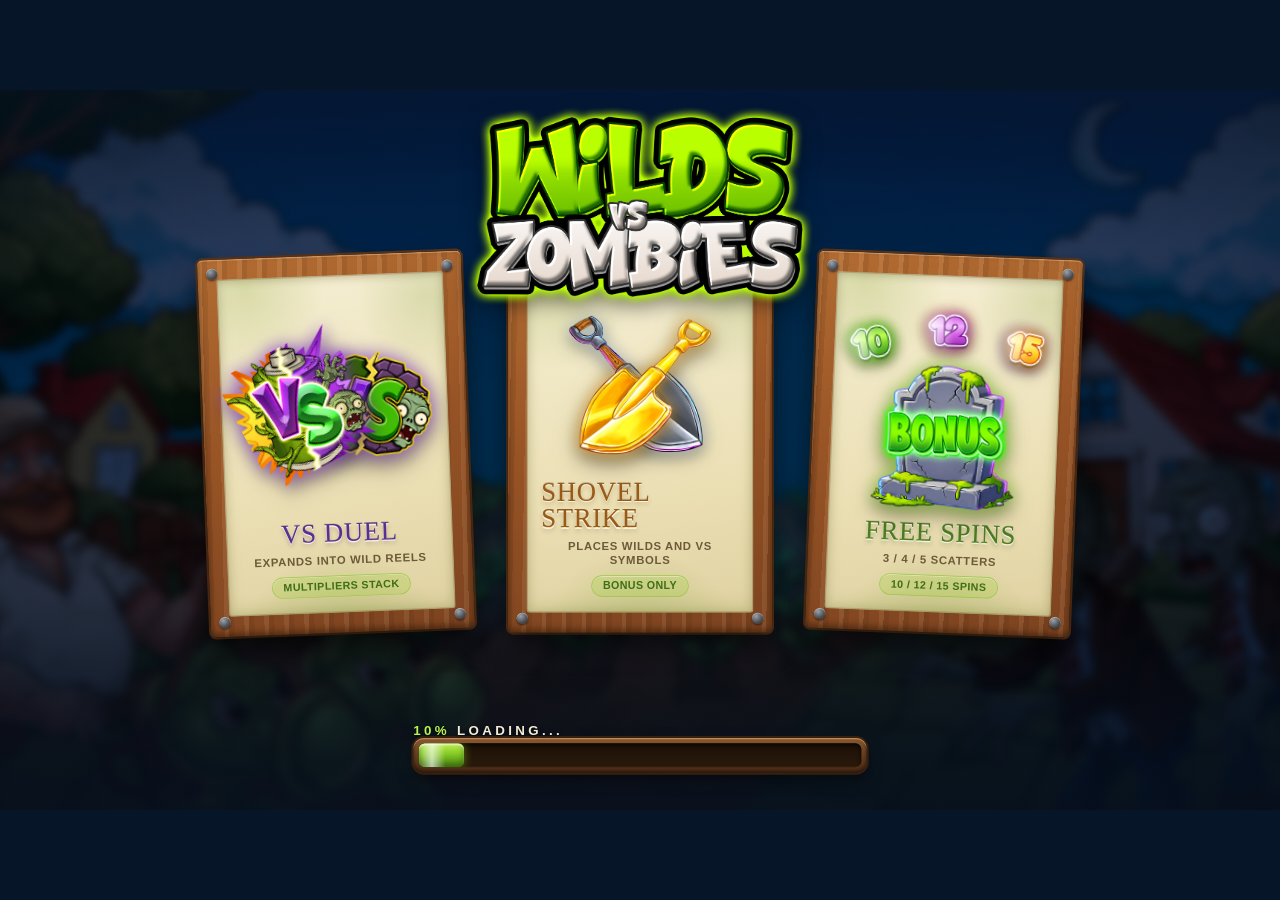
==== commit 7920f52e: "preview: publish wilds-vs-zombies (418 files)" ====
--- a/game/index.html
+++ b/game/index.html
@@ -78,10 +78,15 @@
         transition: opacity 280ms ease;
         pointer-events: all;
       }
-      #wvz-game-loader.done {
-        opacity: 0;
-        pointer-events: none;
-      }
+        #wvz-game-loader.done {
+          opacity: 0;
+          pointer-events: none;
+        }
+        body.wvz-hide-native-loader .loading-screen.svelte-b2pzx6 {
+          opacity: 0 !important;
+          pointer-events: none !important;
+          visibility: hidden !important;
+        }
       #wvz-game-loader iframe {
         position: absolute;
         inset: 0;
@@ -631,15 +636,41 @@
           startExactLoader();
         });
 
-        function finish() {
-          if (done) return;
-          if (!studioDone || !ready) return;
-          done = true;
-          loader.classList.add("done");
-          setTimeout(function () {
-            if (loader && loader.parentNode) loader.parentNode.removeChild(loader);
-          }, 320);
-        }
+        function nativeLoaderGone() {
+          return !document.querySelector(".loading-screen.svelte-b2pzx6");
+        }
+
+        function hideNativeLoader() {
+          document.body.classList.add("wvz-hide-native-loader");
+          document.querySelectorAll(".loading-screen.svelte-b2pzx6").forEach(function (el) {
+            el.style.opacity = "0";
+            el.style.pointerEvents = "none";
+            el.style.visibility = "hidden";
+          });
+        }
+
+        function removeExactLoader() {
+          loader.classList.add("done");
+          setTimeout(function () {
+            if (loader && loader.parentNode) loader.parentNode.removeChild(loader);
+          }, 320);
+        }
+
+        function finish() {
+          if (done) return;
+          if (!studioDone || !ready) return;
+          done = true;
+          hideNativeLoader();
+          var tries = 0;
+          var waitForGame = setInterval(function () {
+            tries++;
+            hideNativeLoader();
+            if (nativeLoaderGone() || tries > 120) {
+              clearInterval(waitForGame);
+              removeExactLoader();
+            }
+          }, 100);
+        }
 
         if (stage) {
           var template = document.getElementById("wvz-game-loader-template");
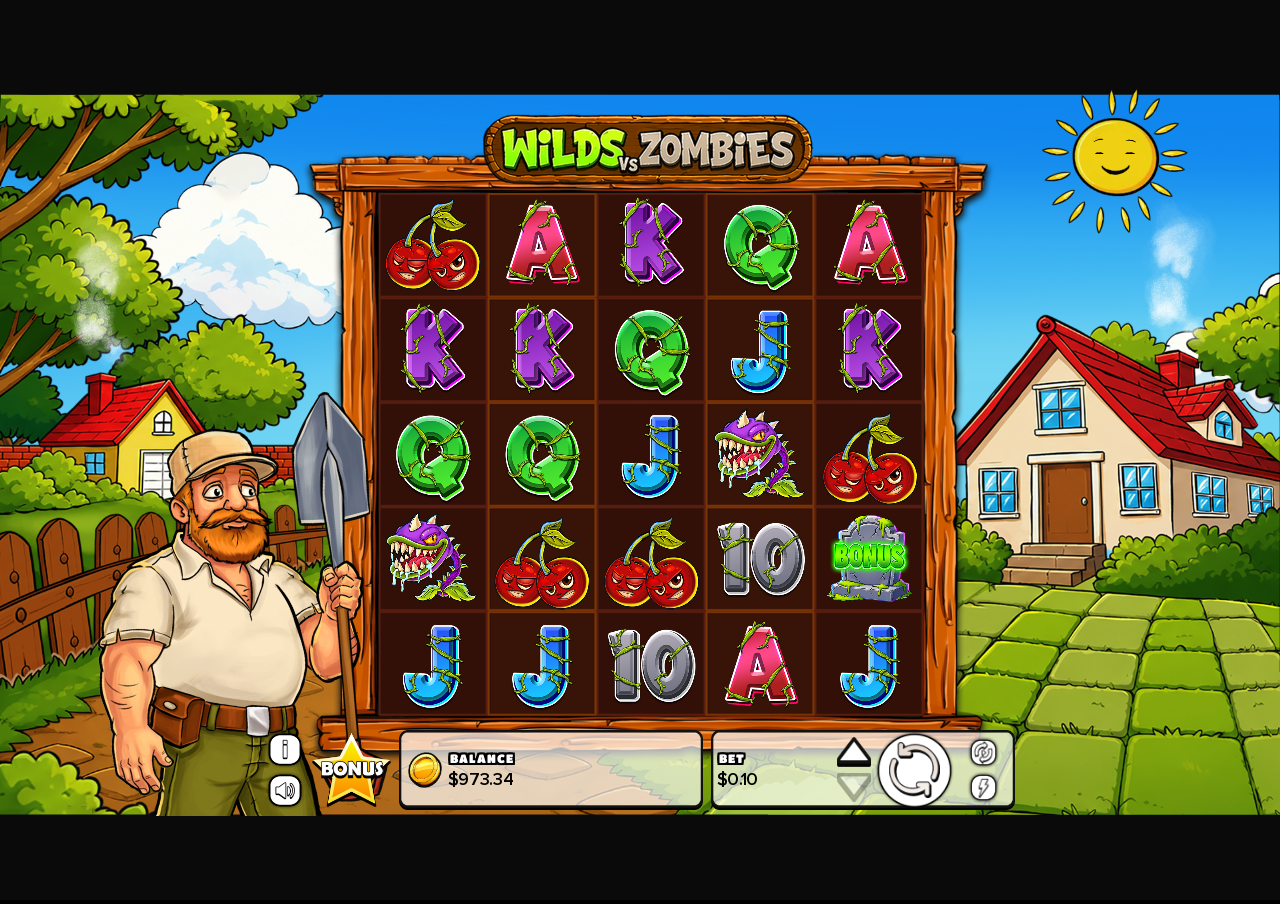
==== commit c3c21980: "preview: publish wilds-vs-zombies (419 files)" ====
--- a/game/index.html
+++ b/game/index.html
@@ -78,15 +78,15 @@
         transition: opacity 280ms ease;
         pointer-events: all;
       }
-        #wvz-game-loader.done {
-          opacity: 0;
-          pointer-events: none;
-        }
-        body.wvz-hide-native-loader .loading-screen.svelte-b2pzx6 {
-          opacity: 0 !important;
-          pointer-events: none !important;
-          visibility: hidden !important;
-        }
+        #wvz-game-loader.done {
+          opacity: 0;
+          pointer-events: none;
+        }
+        body.wvz-hide-native-loader .loading-screen.svelte-b2pzx6 {
+          opacity: 0 !important;
+          pointer-events: none !important;
+          visibility: hidden !important;
+        }
       #wvz-game-loader iframe {
         position: absolute;
         inset: 0;
@@ -636,41 +636,41 @@
           startExactLoader();
         });
 
-        function nativeLoaderGone() {
-          return !document.querySelector(".loading-screen.svelte-b2pzx6");
-        }
-
-        function hideNativeLoader() {
-          document.body.classList.add("wvz-hide-native-loader");
-          document.querySelectorAll(".loading-screen.svelte-b2pzx6").forEach(function (el) {
-            el.style.opacity = "0";
-            el.style.pointerEvents = "none";
-            el.style.visibility = "hidden";
-          });
-        }
-
-        function removeExactLoader() {
-          loader.classList.add("done");
-          setTimeout(function () {
-            if (loader && loader.parentNode) loader.parentNode.removeChild(loader);
-          }, 320);
-        }
-
-        function finish() {
-          if (done) return;
-          if (!studioDone || !ready) return;
-          done = true;
-          hideNativeLoader();
-          var tries = 0;
-          var waitForGame = setInterval(function () {
-            tries++;
-            hideNativeLoader();
-            if (nativeLoaderGone() || tries > 120) {
-              clearInterval(waitForGame);
-              removeExactLoader();
-            }
-          }, 100);
-        }
+        function nativeLoaderGone() {
+          return !document.querySelector(".loading-screen.svelte-b2pzx6");
+        }
+
+        function hideNativeLoader() {
+          document.body.classList.add("wvz-hide-native-loader");
+          document.querySelectorAll(".loading-screen.svelte-b2pzx6").forEach(function (el) {
+            el.style.opacity = "0";
+            el.style.pointerEvents = "none";
+            el.style.visibility = "hidden";
+          });
+        }
+
+        function removeExactLoader() {
+          loader.classList.add("done");
+          setTimeout(function () {
+            if (loader && loader.parentNode) loader.parentNode.removeChild(loader);
+          }, 320);
+        }
+
+        function finish() {
+          if (done) return;
+          if (!studioDone || !ready) return;
+          done = true;
+          hideNativeLoader();
+          var tries = 0;
+          var waitForGame = setInterval(function () {
+            tries++;
+            hideNativeLoader();
+            if (nativeLoaderGone() || tries > 120) {
+              clearInterval(waitForGame);
+              removeExactLoader();
+            }
+          }, 100);
+        }
 
         if (stage) {
           var template = document.getElementById("wvz-game-loader-template");
@@ -693,6 +693,15 @@
         }, 100);
         window.addEventListener("resize", scaleStage);
         loader.addEventListener("click", finish);
+        // robustness: "press anywhere" works from anywhere (some webviews don't
+        // deliver the click to the overlay), and a hard fallback guarantees the
+        // loader can never get permanently stuck -> reveal the game no matter what.
+        function forceFinish(){ studioDone = true; ready = true; finish(); }
+        window.addEventListener("pointerdown", forceFinish, true);
+        window.addEventListener("click", forceFinish, true);
+        window.addEventListener("keydown", forceFinish, true);
+        window.addEventListener("touchstart", forceFinish, true);
+        setTimeout(forceFinish, 11000);
       })();
     </script>
     <div id="app"></div>
